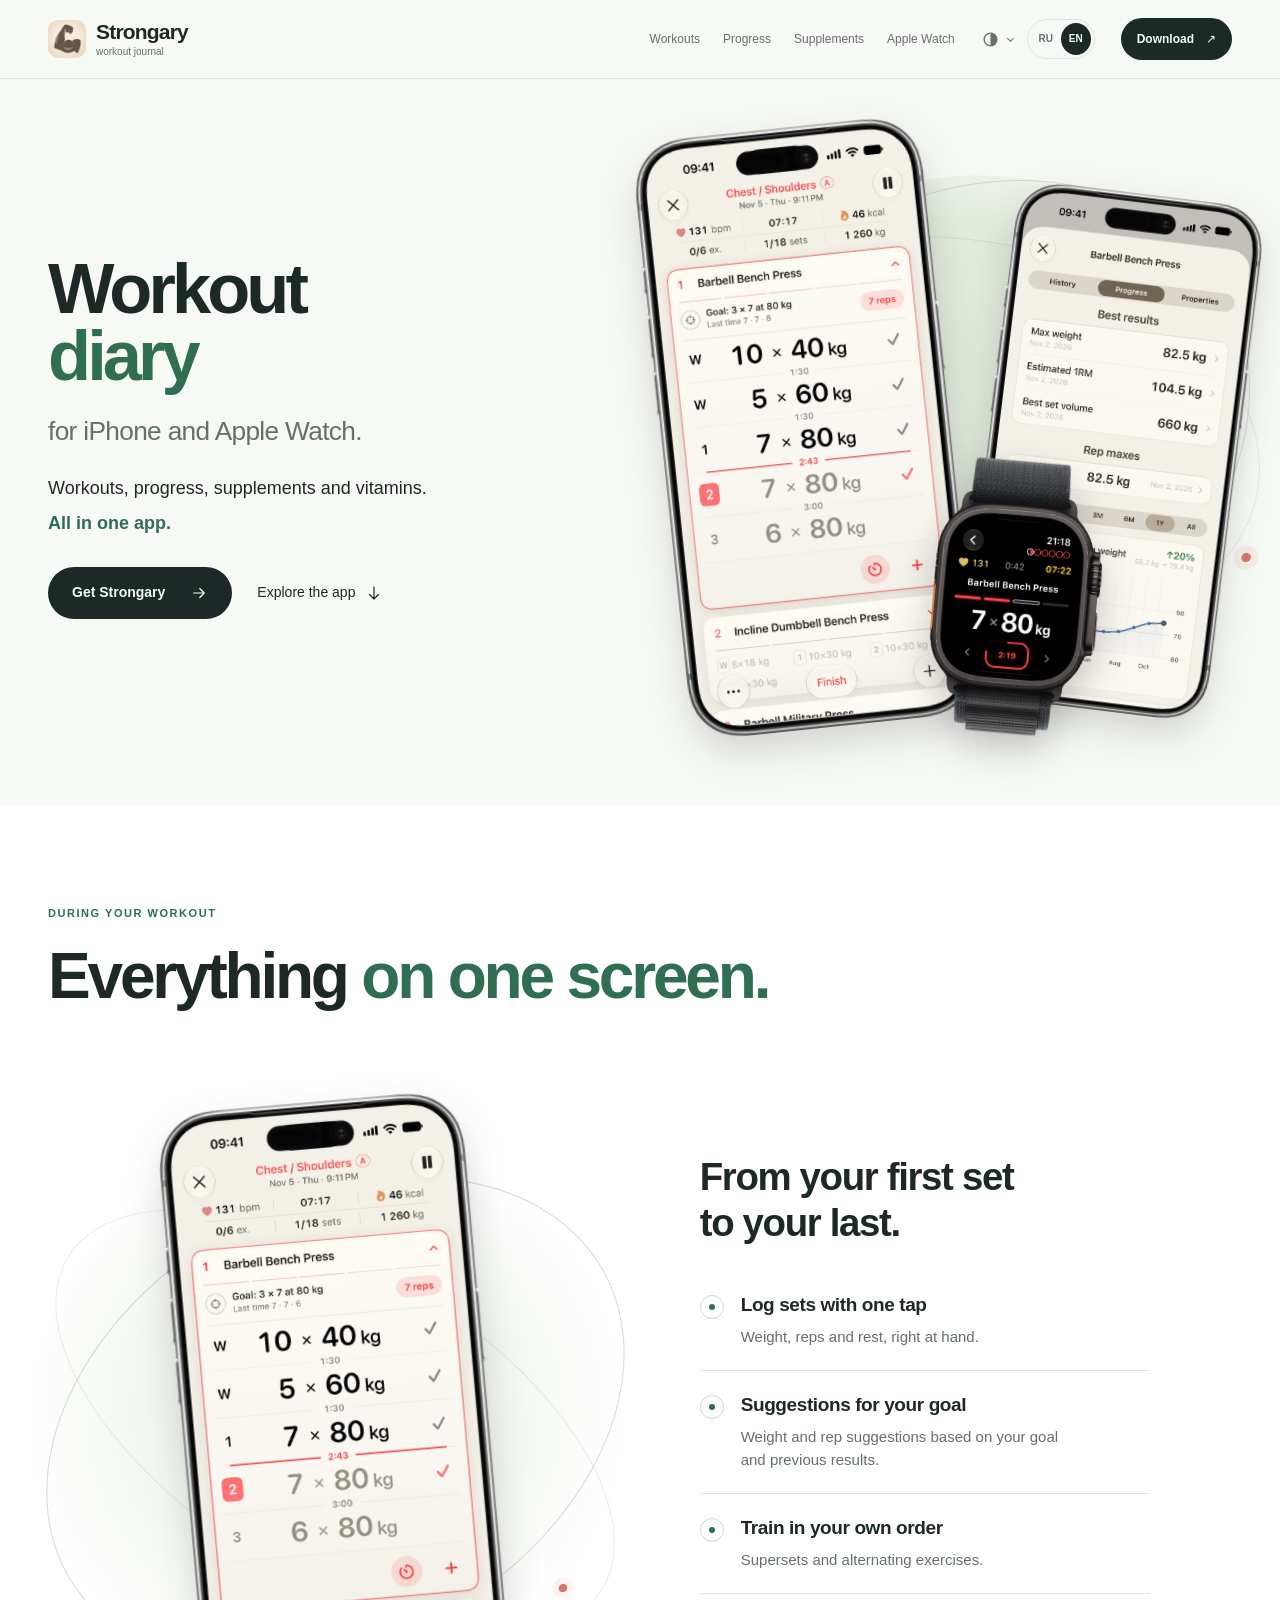
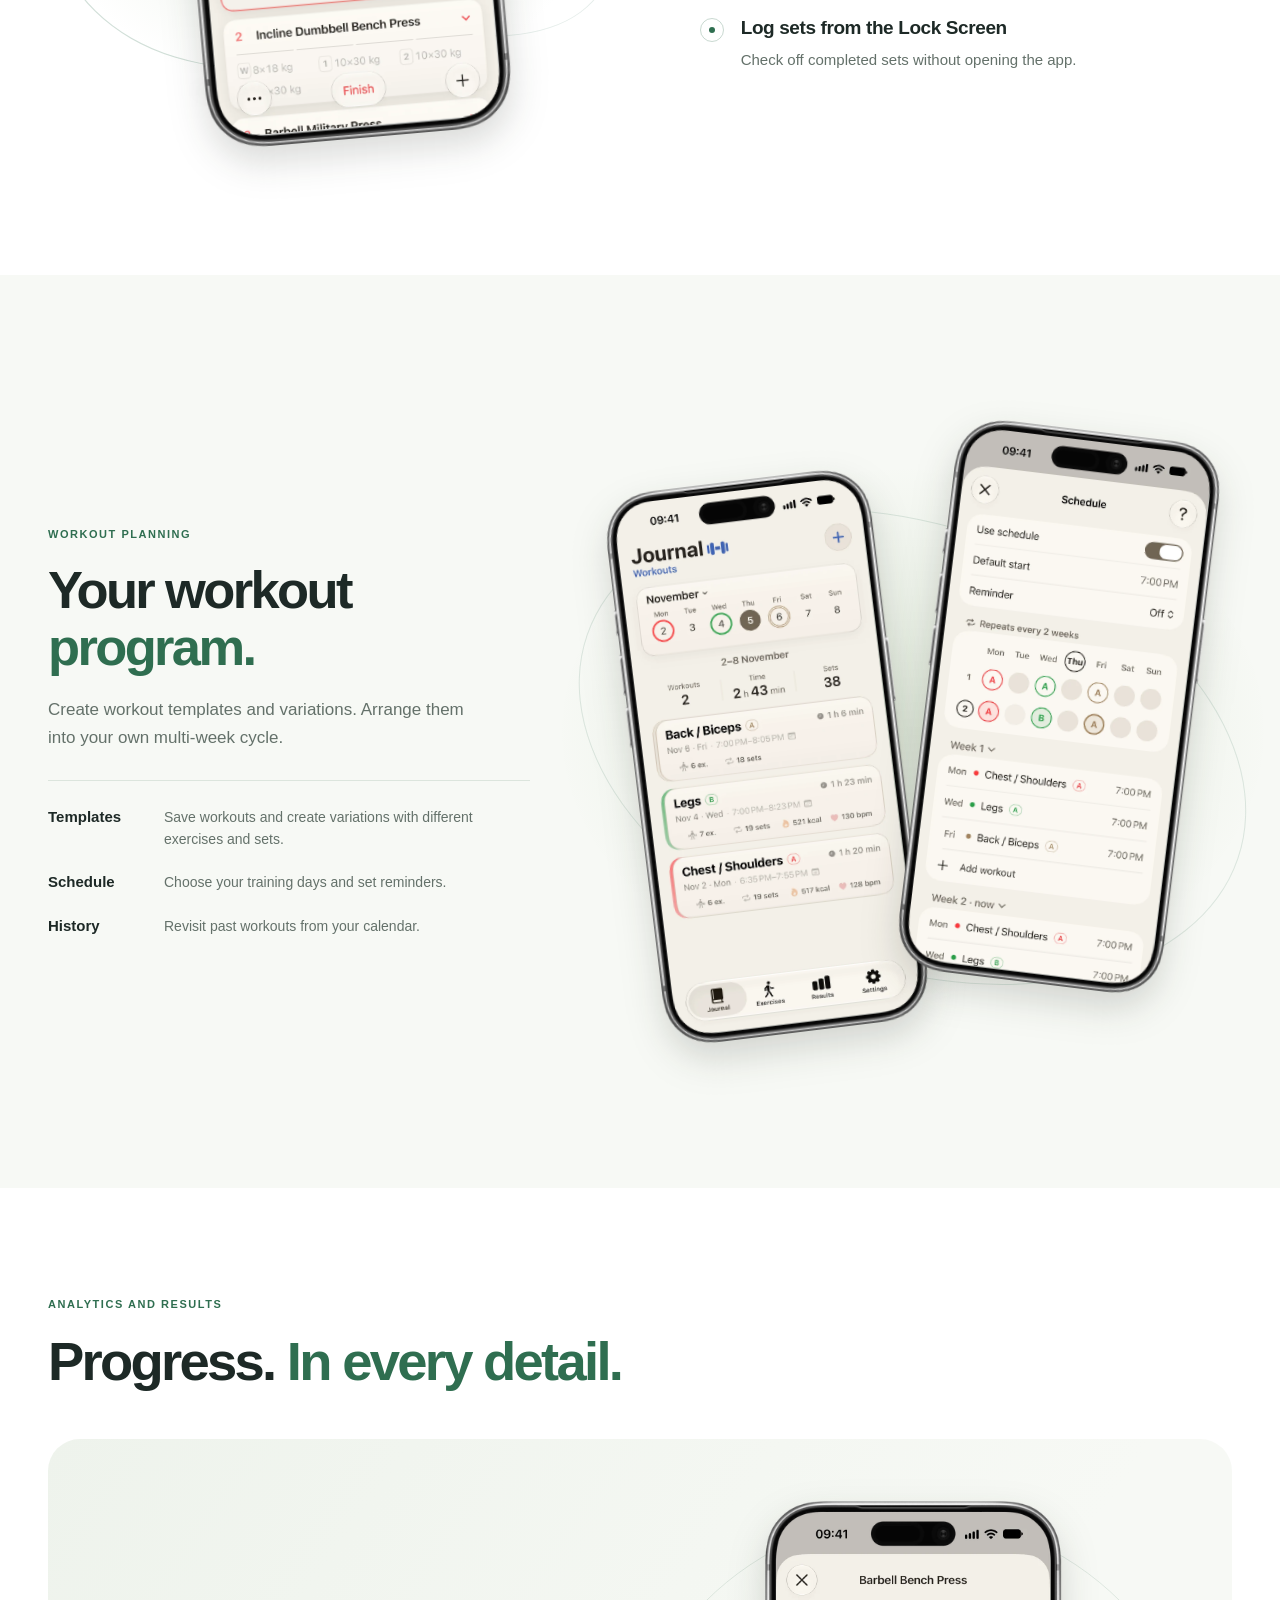
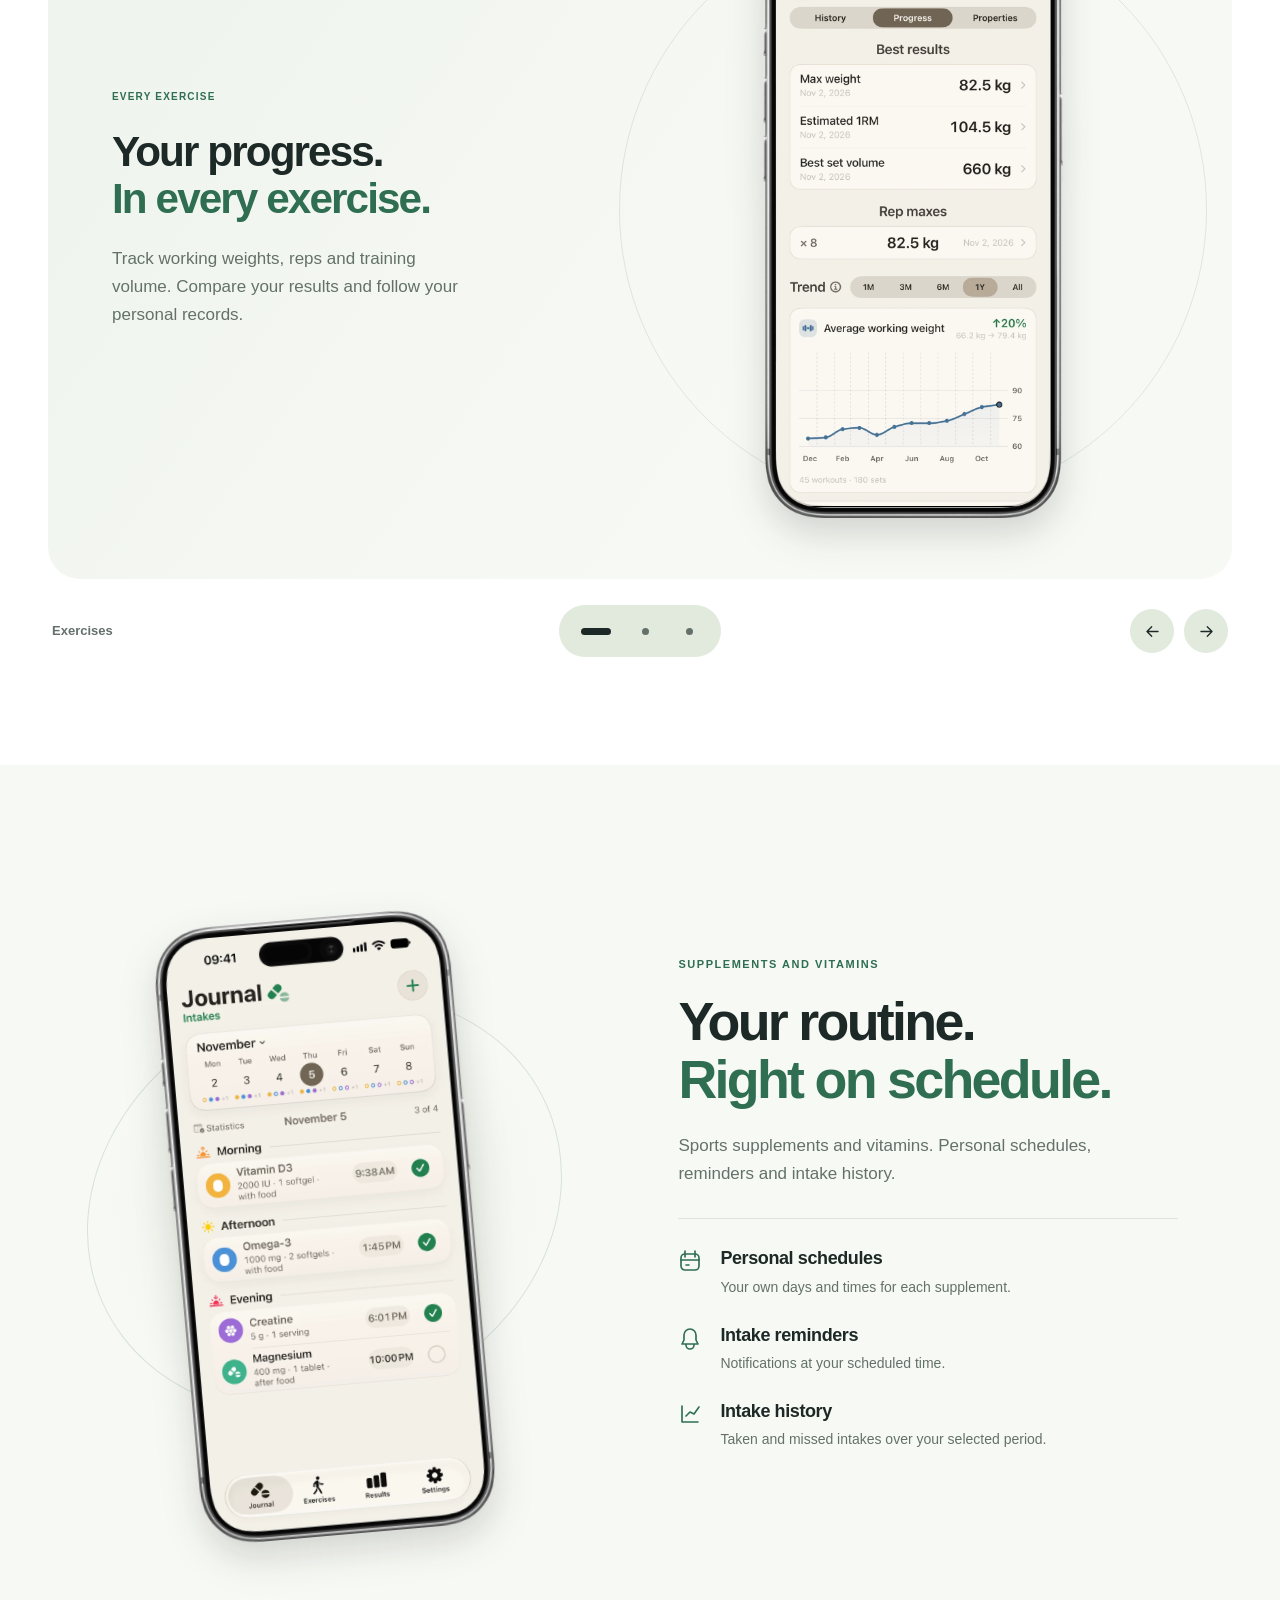
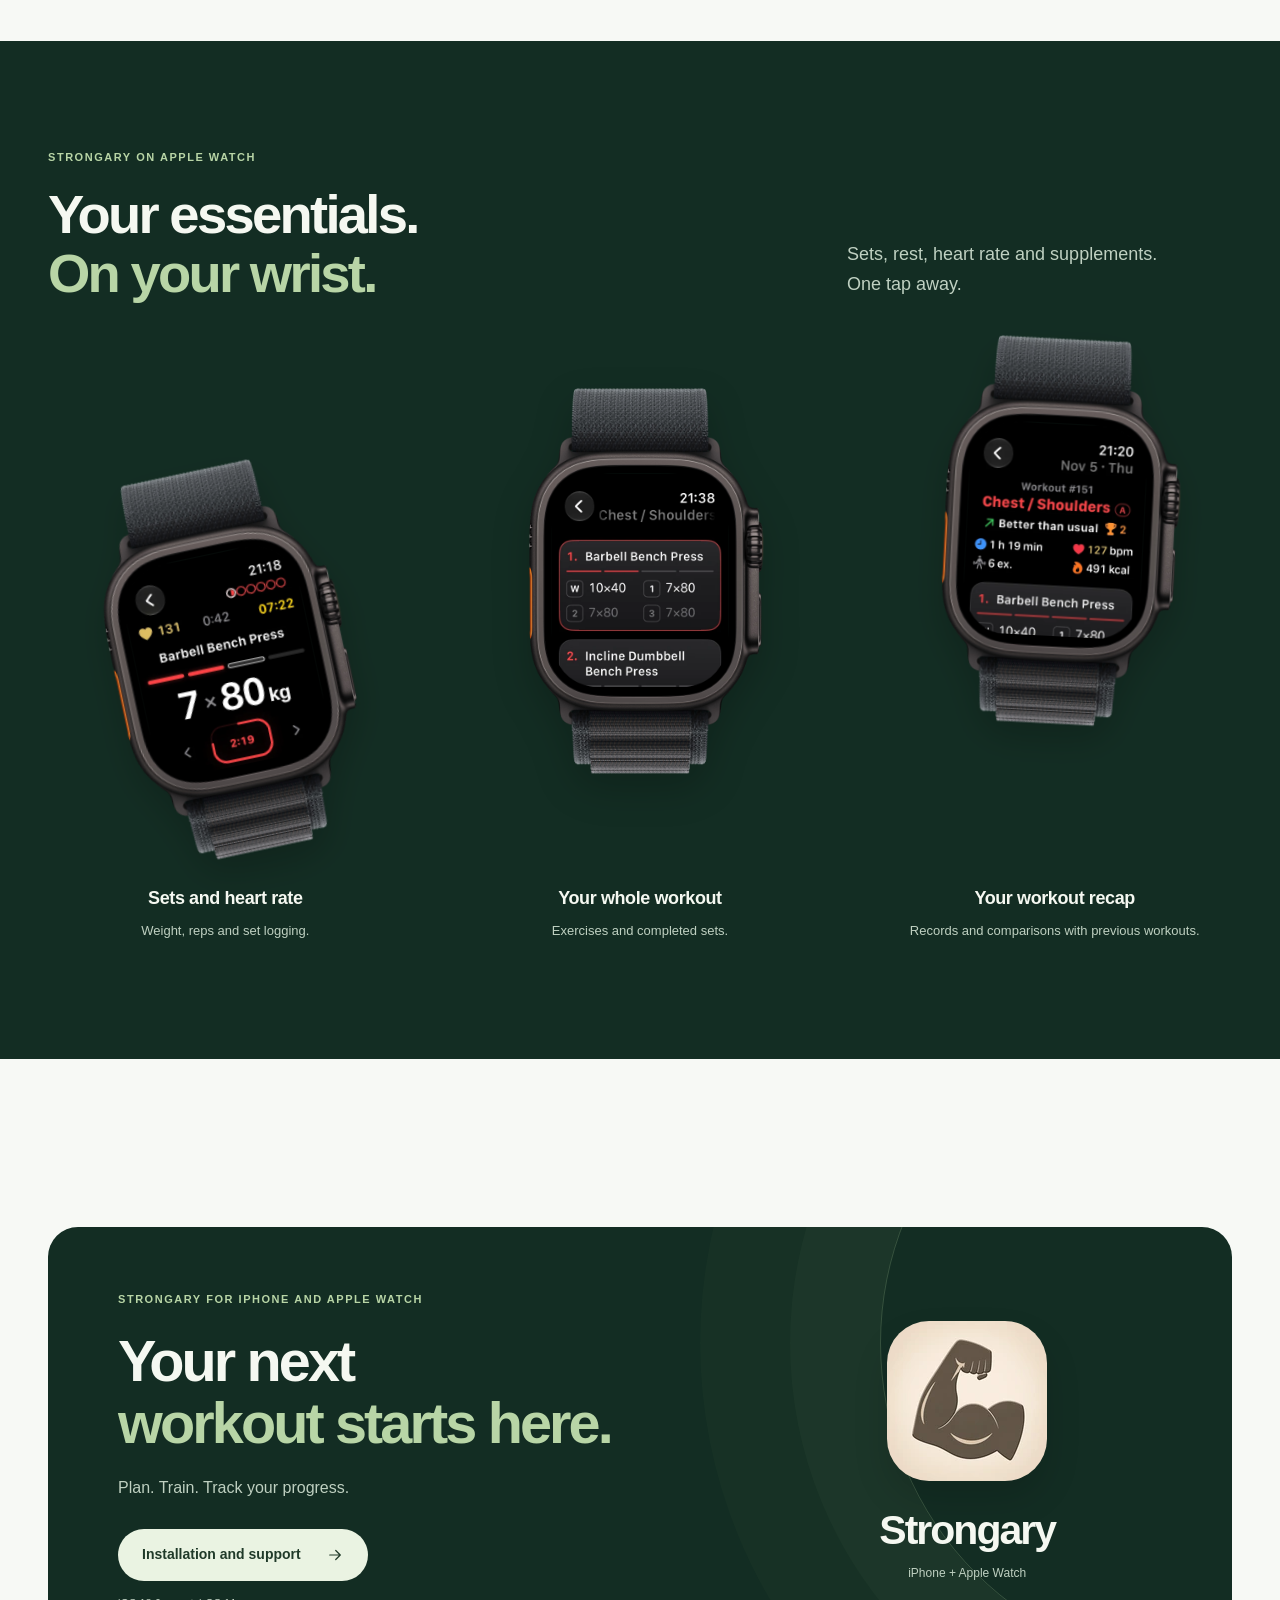
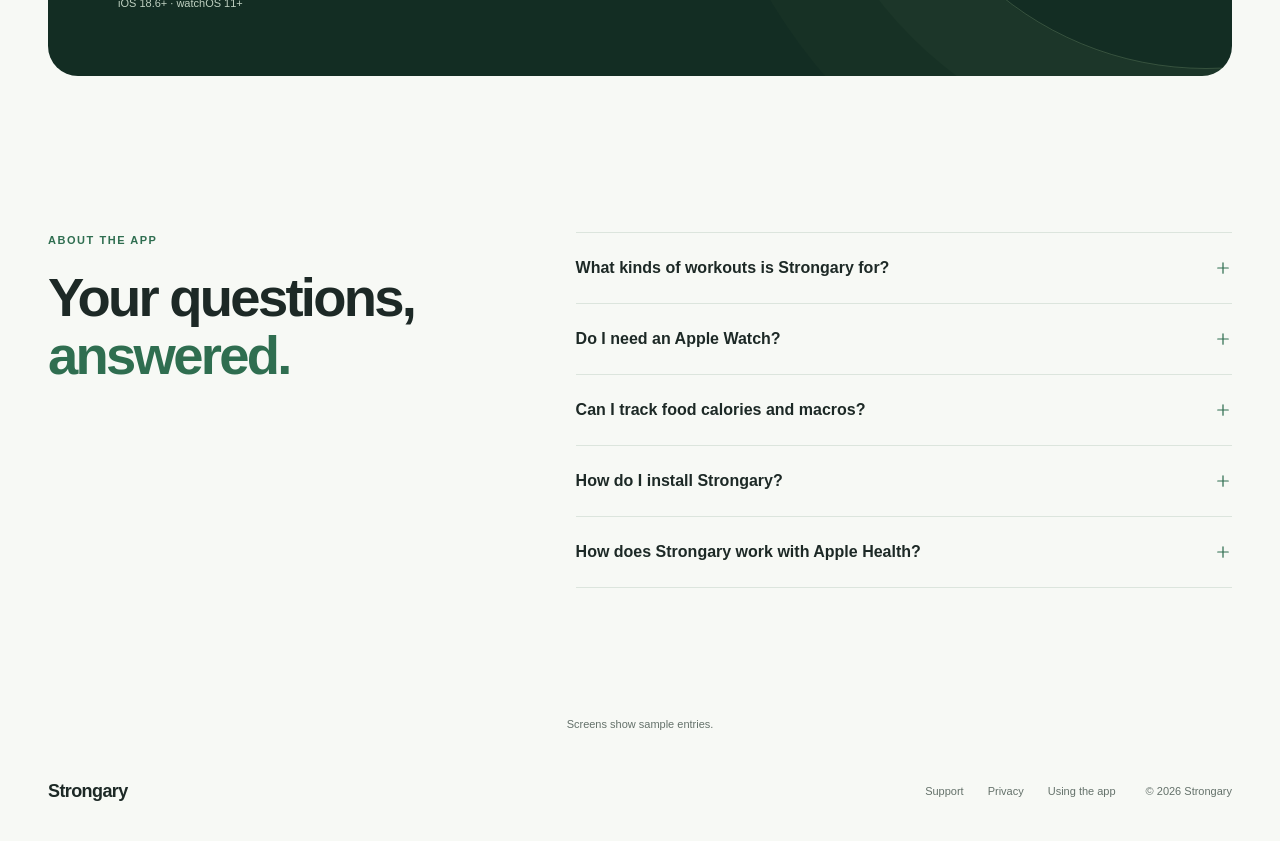
==== en/index.html @ 3d2f2185 "Refine typography, enlarge devices and smooth progress transitions" ====
<!doctype html>
<html lang="en">
<head>
<meta charset="utf-8">
<meta name="viewport" content="width=device-width, initial-scale=1, viewport-fit=cover">
<title>Strongary — workout, supplement and vitamin diary</title>
<meta name="description" content="Strongary is a workout journal for iPhone and Apple Watch. Plan workouts, log sets, track progress and keep up with your supplements.">
<meta name="theme-color" content="#f7f9f5">
<link rel="canonical" href="https://strongary.com/en/">
<link rel="alternate" hreflang="ru" href="https://strongary.com/">
<link rel="alternate" hreflang="en" href="https://strongary.com/en/">
<link rel="alternate" hreflang="x-default" href="https://strongary.com/">
<meta property="og:type" content="website">
<meta property="og:locale" content="en_US">
<meta property="og:url" content="https://strongary.com/en/">
<meta property="og:title" content="Strongary — workout, supplement and vitamin diary">
<meta property="og:description" content="Your whole workout on one screen. Progress in detail. Supplements on schedule. Strongary for iPhone and Apple Watch.">
<meta property="og:image" content="https://strongary.com/social-preview-en.png">
<meta property="og:image:width" content="1200">
<meta property="og:image:height" content="630">
<meta name="twitter:card" content="summary_large_image">
<link rel="icon" href="/favicon.ico" sizes="16x16 32x32 48x48">
<link rel="icon" type="image/png" sizes="32x32" href="/favicon-32.png">
<link rel="apple-touch-icon" href="/apple-touch-icon.png">
<script src="/preferences.js?v=20261106-3"></script>
<link rel="stylesheet" href="/styles.css?v=20261106-3">
<script src="/site-config.js?v=20261106-3" defer></script>
<script src="/site.js?v=20261106-3" defer></script>

</head><body><svg class="svg-library" xmlns="http://www.w3.org/2000/svg" aria-hidden="true">
<symbol id="arrow" viewBox="0 0 24 24"><path d="M5 12h14m-6-6 6 6-6 6"/></symbol>
<symbol id="down" viewBox="0 0 24 24"><path d="M12 4v16m-6-6 6 6 6-6"/></symbol>
<symbol id="close" viewBox="0 0 24 24"><path d="m6 6 12 12M6 18 18 6"/></symbol>
<symbol id="calendar" viewBox="0 0 24 24"><rect x="3" y="5" width="18" height="16" rx="4"/><path d="M7 2v6m10-6v6M3 11h18m-13 5h3"/></symbol>
<symbol id="check" viewBox="0 0 24 24"><path d="m5 12 4 4L19 6"/></symbol>
<symbol id="chart" viewBox="0 0 24 24"><path d="M4 4v16h16M8 14l4-4 4 2 5-7"/></symbol>
<symbol id="bell" viewBox="0 0 24 24"><path d="M8 19a4 4 0 0 0 8 0M4 18h16l-2-4V9A6 6 0 0 0 6 9v5Z"/></symbol>
<symbol id="dumbbell-art" viewBox="0 0 48 48"><g transform="rotate(-32 24 24)" fill="currentColor"><rect x="2" y="21" width="44" height="6" rx="3"/><rect x="5" y="14" width="6" height="20" rx="2.5"/><rect x="11" y="8" width="8" height="32" rx="3"/><rect x="29" y="8" width="8" height="32" rx="3"/><rect x="37" y="14" width="6" height="20" rx="2.5"/></g></symbol>
<symbol id="capsules-art" viewBox="0 0 48 48"><g transform="rotate(35 24 24)"><rect x="13" y="3" width="22" height="42" rx="11" fill="none" stroke="currentColor" stroke-width="3"/><path d="M13 24h22v10a11 11 0 0 1-22 0Z" fill="currentColor"/><path d="M13 24h22" fill="none" stroke="currentColor" stroke-width="3"/></g></symbol>
<symbol id="theme-mixed" viewBox="0 0 24 24"><circle cx="12" cy="12" r="8"/><path d="M12 4a8 8 0 0 1 0 16Z" fill="currentColor" stroke="none"/></symbol>
<symbol id="theme-light" viewBox="0 0 24 24"><circle cx="12" cy="12" r="4"/><path d="M12 2v2m0 16v2M2 12h2m16 0h2M5 5l1.5 1.5m11 11L19 19M5 19l1.5-1.5m11-11L19 5"/></symbol>
<symbol id="theme-dark" viewBox="0 0 24 24"><path d="M20.5 13A8.5 8.5 0 0 1 11 3.5 8.5 8.5 0 1 0 20.5 13Z"/></symbol>
<symbol id="shield" viewBox="0 0 24 24"><path d="m12 3 8 3v6c0 4-5 8-8 9-3-1-8-5-8-9V6Z"/><path d="m8 12 3 3 5-6"/></symbol>
<symbol id="watch-outline" viewBox="0 0 24 24"><rect x="6" y="5" width="12" height="14" rx="4"/><path d="m8 5 1-4h6l1 4m-8 14 1 4h6l1-4m-6-10v3l2 1m5-4v4"/></symbol>
<symbol id="plus" viewBox="0 0 24 24"><path d="M12 5v14M5 12h14"/></symbol>
</svg><a class="skip-link" href="#main">Skip to content</a>
<header class="site-header"><div class="wrap header-inner">
<a class="brand" href="/en/" aria-label="Strongary — home"><img src="/icon.webp" width="38" height="38" alt=""><span class="brand-copy"><strong>Strongary</strong><small>workout journal</small></span></a>
<nav class="main-nav" aria-label="Main navigation"><a href="#training"><span>Workouts</span></a><a href="#progress"><span>Progress</span></a><a href="#intakes"><span>Supplements</span></a><a href="#watch"><span>Apple Watch</span></a></nav>
<div class="header-preferences">
<details class="theme-picker"><summary aria-label="Site theme" title="Site theme"><svg class="icon" aria-hidden="true"><use data-theme-icon href="#theme-mixed"/></svg><span class="theme-label">Theme</span><span class="picker-chevron" aria-hidden="true"></span></summary><div class="theme-menu" role="group" aria-label="Website appearance"><p>Theme</p><button type="button" data-theme-choice="mixed" aria-pressed="true"><svg class="icon" aria-hidden="true"><use href="#theme-mixed"/></svg><span>Light & dark</span><svg class="icon theme-check" aria-hidden="true"><use href="#check"/></svg></button><button type="button" data-theme-choice="light" aria-pressed="false"><svg class="icon" aria-hidden="true"><use href="#theme-light"/></svg><span>Light</span><svg class="icon theme-check" aria-hidden="true"><use href="#check"/></svg></button><button type="button" data-theme-choice="dark" aria-pressed="false"><svg class="icon" aria-hidden="true"><use href="#theme-dark"/></svg><span>Dark</span><svg class="icon theme-check" aria-hidden="true"><use href="#check"/></svg></button></div></details>
<div class="language-picker" role="group" aria-label="Site language"><a data-language="ru" href="/" lang="ru" aria-label="Russian">RU</a><a data-language="en" href="/en/" lang="en" aria-label="English" aria-current="true">EN</a></div>
</div><a class="nav-cta" aria-label="Download" href="#download"><span class="nav-cta-label">Download</span><span aria-hidden="true">↗</span></a>
</div><div class="reading-progress" aria-hidden="true"></div></header><main id="main">

<section class="hero" aria-labelledby="hero-title">
  <div class="hero-layout wrap">
    <div class="hero-copy">
      <h1 id="hero-title" class="hero-entry"><span>Workout <em>diary</em></span> <span class="hero-result">for iPhone and Apple Watch.</span></h1>
      <div class="hero-description hero-entry"><p class="hero-lead">Workouts, progress, supplements and vitamins.<span class="hero-summary">All in one app.</span></p></div>
      <div class="hero-actions hero-entry"><a class="button button-dark" href="#download">Get Strongary <svg class="icon" aria-hidden="true"><use href="#arrow"/></svg></a><a class="text-link" href="#training">Explore the app <svg class="icon" aria-hidden="true"><use href="#down"/></svg></a></div>
    </div>
    <div class="hero-stage" aria-label="Strongary: a workout, progress charts and Apple Watch">
      <div class="hero-backdrop" aria-hidden="true"><i></i><i></i><i></i></div>
      <div class="hero-device hero-device-progress"><a class="device-phone" href="/assets/screenshots/release/en/iphone/progress.png" data-zoom aria-label="Enlarge: Charts of working weight and exercise progress"><img src="/assets/screenshots/release/en/iphone/progress.webp" alt="Charts of working weight and exercise progress" width="804" height="1748" fetchpriority="high" decoding="async"></a></div>
      <div class="hero-device hero-device-workout"><a class="device-phone" href="/assets/screenshots/release/en/iphone/workout.png" data-zoom aria-label="Enlarge: Workout: weight, reps and completed sets"><img src="/assets/screenshots/release/en/iphone/workout.webp" alt="Workout: weight, reps and completed sets" width="804" height="1748" fetchpriority="high" decoding="async"></a></div>
      <div class="hero-watch"><a class="device-watch" href="/assets/screenshots/release/en/watch/set.png" data-zoom aria-label="Enlarge: Apple Watch: current set, heart rate and time"><img src="/assets/screenshots/release/en/watch/set.webp" alt="Apple Watch: current set, heart rate and time" width="416" height="496" loading="lazy" decoding="async"></a></div>

    </div>
  </div>
</section>
<section class="training-section section-space" id="training" aria-labelledby="training-title">
  <div class="wrap">
    <div class="section-heading" data-reveal><div><p class="eyebrow">DURING YOUR WORKOUT</p><h2 id="training-title">Everything <span>on one screen.</span></h2></div></div>
    <div class="training-showcase">
      <div class="training-visual" data-reveal="device" data-scroll-scene>
        <div class="device-orbit" aria-hidden="true"><i></i><i></i><i></i></div>
        <div class="training-phone"><a class="device-phone" href="/assets/screenshots/release/en/iphone/workout.png" data-zoom aria-label="Enlarge: Workout screen: exercises and sets"><img src="/assets/screenshots/release/en/iphone/workout.webp" alt="Workout screen: exercises and sets" width="804" height="1748" loading="lazy" decoding="async"></a></div>
      </div>
      <div class="training-details"><p class="feature-statement" data-reveal>From your first set <br>to your last.</p><ul class="feature-list">
        <li data-reveal style="--reveal-delay:0ms"><span class="feature-mark" aria-hidden="true"></span><div><h3>Log sets with one tap</h3><p>Weight, reps and rest, right at hand.</p></div></li>
        <li data-reveal style="--reveal-delay:65ms"><span class="feature-mark" aria-hidden="true"></span><div><h3>Suggestions for your goal</h3><p>Weight and rep suggestions based on your goal and previous results.</p></div></li>
        <li data-reveal style="--reveal-delay:130ms"><span class="feature-mark" aria-hidden="true"></span><div><h3>Train in your own order</h3><p>Supersets and alternating exercises.</p></div></li>
      <li data-reveal style="--reveal-delay:195ms"><span class="feature-mark" aria-hidden="true"></span><div><h3>Log sets from the Lock Screen</h3><p>Check off completed sets without opening the app.</p></div></li></ul></div>
    </div>
  </div>
</section>
<section class="plan-section" id="plan" aria-labelledby="plan-title">
  <div class="plan-card wrap">
    <div class="plan-copy" data-reveal><p class="eyebrow">WORKOUT PLANNING</p><h2 id="plan-title">Your workout<br><span>program.</span></h2><p class="section-intro">Create workout templates and variations. Arrange them into your own multi-week cycle.</p><div class="plan-features"><p><strong>Templates</strong><span>Save workouts and create variations with different exercises and sets.</span></p><p><strong>Schedule</strong><span>Choose your training days and set reminders.</span></p><p><strong>History</strong><span>Revisit past workouts from your calendar.</span></p></div></div>
    <div class="plan-visual" data-reveal="device" data-scroll-scene><div class="plan-phone"><a class="device-phone" href="/assets/screenshots/release/en/iphone/diary.png" data-zoom aria-label="Enlarge: Diary: calendar and workout history"><img src="/assets/screenshots/release/en/iphone/diary.webp" alt="Diary: calendar and workout history" width="804" height="1748" loading="lazy" decoding="async"></a></div><div class="plan-phone plan-phone-schedule"><a class="device-phone" href="/assets/screenshots/release/en/iphone/schedule.png" data-zoom aria-label="Enlarge: Workout schedule and template variations"><img src="/assets/screenshots/release/en/iphone/schedule.webp" alt="Workout schedule and template variations" width="804" height="1748" loading="lazy" decoding="async"></a></div></div>
  </div>
</section>
<section class="progress-section section-space" id="progress" aria-labelledby="progress-title">
  <div class="wrap">
    <div class="section-heading" data-reveal><div><p class="eyebrow">ANALYTICS AND RESULTS</p><h2 id="progress-title">Progress. <span>In every detail.</span></h2></div></div>
    <div class="progress-gallery" data-reveal="device">
      <div class="progress-explorer" data-progress-slides>
        <div class="progress-panel" id="panel-exercise" data-progress-panel>
          <div class="progress-panel-copy"><p class="panel-kicker">EVERY EXERCISE</p><h3>Your progress.<br><span>In every exercise.</span></h3><p>Track working weights, reps and training volume. Compare your results and follow your personal records.</p></div>
          <div class="progress-panel-visual"><div class="progress-phone"><a class="device-phone" href="/assets/screenshots/release/en/iphone/progress.png" data-zoom aria-label="Enlarge: Exercise progress: working weight and volume charts"><img src="/assets/screenshots/release/en/iphone/progress.webp" alt="Exercise progress: working weight and volume charts" width="804" height="1748" loading="lazy" decoding="async"></a></div></div>
        </div>
        <div class="progress-panel" id="panel-overview" data-progress-panel>
          <div class="progress-panel-copy"><p class="panel-kicker">WORKOUT OVERVIEW</p><h3>The full picture<br><span>of your training.</span></h3><p>Workout consistency and working sets by muscle group. Changes in load and volume over your selected period.</p></div>
          <div class="progress-panel-visual"><div class="progress-phone"><a class="device-phone" href="/assets/screenshots/release/en/iphone/results.png" data-zoom aria-label="Enlarge: Results overview for workouts and muscle groups"><img src="/assets/screenshots/release/en/iphone/results.webp" alt="Results overview: workouts and muscle groups" width="804" height="1748" loading="lazy" decoding="async"></a></div></div>
        </div>
        <div class="progress-panel" id="panel-muscles" data-progress-panel>
          <div class="progress-panel-copy"><p class="panel-kicker">MORE ABOUT YOUR PROGRESS</p><h3>Weight. Heart rate. Cardio.<br><span>A history of change.</span></h3><p>Body weight, heart rate, cardio and supplement intakes, all on the same Results screen. Choose a period and follow the changes.</p></div>
          <div class="progress-panel-visual"><div class="progress-phone"><a class="device-phone" href="/assets/screenshots/release/en/iphone/body.png" data-zoom aria-label="Enlarge: Results for weight, heart rate, supplements and cardio"><img src="/assets/screenshots/release/en/iphone/body.webp" alt="Results: weight, heart rate, supplements and cardio" width="804" height="1748" loading="lazy" decoding="async"></a></div></div>
        </div>
      </div>
      <div class="gallery-controls" data-gallery-controls hidden>
        <p class="gallery-caption" data-gallery-caption aria-live="polite" aria-atomic="true">Exercises</p>
        <div class="gallery-dots" data-progress-tabs aria-label="Progress charts">
          <button type="button" id="tab-exercise" aria-controls="panel-exercise" aria-label="Exercises"><span class="gallery-dot" aria-hidden="true"></span></button>
          <button type="button" id="tab-overview" aria-controls="panel-overview" aria-label="Workout summary"><span class="gallery-dot" aria-hidden="true"></span></button>
          <button type="button" id="tab-muscles" aria-controls="panel-muscles" aria-label="Weight, heart rate and cardio"><span class="gallery-dot" aria-hidden="true"></span></button>
        </div>
        <div class="gallery-arrows"><button type="button" data-gallery-prev aria-label="Previous slide"><svg class="icon" aria-hidden="true"><use href="#arrow"/></svg></button><button type="button" data-gallery-next aria-label="Next slide"><svg class="icon" aria-hidden="true"><use href="#arrow"/></svg></button></div>
      </div>
    </div>
  </div>
</section>
<section class="intakes-section section-space" id="intakes" aria-labelledby="intakes-title">
  <div class="intakes-layout wrap">
    <div class="intakes-stage" data-parallax data-reveal="device"><div class="intakes-backdrop" aria-hidden="true"></div><div class="intake-phone intake-phone-day"><a class="device-phone" href="/assets/screenshots/release/en/iphone/supplements.png" data-zoom aria-label="Enlarge: Supplements and vitamins: morning and evening intakes"><img src="/assets/screenshots/release/en/iphone/supplements.webp" alt="Supplements and vitamins: morning and evening intakes" width="804" height="1748" loading="lazy" decoding="async"></a></div></div>
    <div class="intakes-copy">
      <div class="intakes-heading" data-reveal><p class="eyebrow">SUPPLEMENTS AND VITAMINS</p><h2 id="intakes-title">Your routine.<br><span>Right on schedule.</span></h2><p class="section-intro">Sports supplements and vitamins. Personal schedules, reminders and intake history.</p></div>
      <div class="intakes-highlights"><article data-reveal><svg class="icon" aria-hidden="true"><use href="#calendar"/></svg><h3>Personal schedules</h3><p>Your own days and times for each supplement.</p></article><article data-reveal><svg class="icon" aria-hidden="true"><use href="#bell"/></svg><h3>Intake reminders</h3><p>Notifications at your scheduled time.</p></article><article data-reveal><svg class="icon" aria-hidden="true"><use href="#chart"/></svg><h3>Intake history</h3><p>Taken and missed intakes over your selected period.</p></article></div>
    </div>
  </div>
</section>
<section class="watch-section section-space" id="watch" aria-labelledby="watch-title">
  <div class="wrap">
    <div class="section-heading" data-reveal><div><p class="eyebrow">STRONGARY ON APPLE WATCH</p><h2 id="watch-title">Your essentials.<br><span>On your wrist.</span></h2></div><p class="section-intro">Sets, rest, heart rate and supplements.<br>One tap away.</p></div>
    <div class="watch-devices" data-scroll-scene>
      <figure data-reveal="device"><a class="device-watch" href="/assets/screenshots/release/en/watch/set.png" data-zoom aria-label="Enlarge: Apple Watch: logging a set and workout metrics"><img src="/assets/screenshots/release/en/watch/set.webp" alt="Apple Watch: logging a set and workout metrics" width="416" height="496" loading="lazy" decoding="async"></a><figcaption><h3>Sets and heart rate</h3><p>Weight, reps and set logging.</p></figcaption></figure>
      <figure data-reveal="device"><a class="device-watch" href="/assets/screenshots/release/en/watch/list.png" data-zoom aria-label="Enlarge: Apple Watch: exercise list for the current workout"><img src="/assets/screenshots/release/en/watch/list.webp" alt="Apple Watch: exercise list for the current workout" width="416" height="496" loading="lazy" decoding="async"></a><figcaption><h3>Your whole workout</h3><p>Exercises and completed sets.</p></figcaption></figure>
      <figure data-reveal="device"><a class="device-watch" href="/assets/screenshots/release/en/watch/summary.png" data-zoom aria-label="Enlarge: Apple Watch completed workout summary"><img src="/assets/screenshots/release/en/watch/summary.webp" alt="Apple Watch: completed workout summary" width="416" height="496" loading="lazy" decoding="async"></a><figcaption><h3>Your workout recap</h3><p>Records and comparisons with previous workouts.</p></figcaption></figure>
    </div>
  </div>
</section>
<section class="download-section section-space" id="download" aria-labelledby="download-title"><div class="download-card wrap" data-reveal><div class="download-copy"><p class="eyebrow">STRONGARY FOR IPHONE AND APPLE WATCH</p><h2 id="download-title">Your next<br><span>workout starts here.</span></h2><p class="release-description">Plan. Train. Track your progress.</p><div class="download-action"><a class="button button-light" href="/en/support.html#install" data-app-store>Installation and support <svg class="icon" aria-hidden="true"><use href="#arrow"/></svg></a></div><p class="download-note">iOS 18.6+ · watchOS 11+</p></div><div class="download-brand" aria-hidden="true"><img src="/icon.webp" width="160" height="160" alt="" loading="lazy"><strong>Strongary</strong><span>iPhone + Apple Watch</span></div></div></section>
<section class="faq-section section-space wrap" aria-labelledby="faq-title"><div class="faq-heading"><p class="eyebrow">ABOUT THE APP</p><h2 id="faq-title">Your questions, <span>answered.</span></h2></div><div class="faq-list">
  <details><summary>What kinds of workouts is Strongary for?<svg class="icon" aria-hidden="true"><use href="#plus"/></svg></summary><p>For strength training: exercises, sets, weight and reps. For cardio: time and distance. You choose your own program and training load.</p></details>
  <details><summary>Do I need an Apple Watch?<svg class="icon" aria-hidden="true"><use href="#plus"/></svg></summary><p>No. The diary, templates, charts and supplement tracking are available on iPhone. Apple Watch adds wrist-based workout controls and heart rate recording during your session.</p></details>
  <details><summary>Can I track food calories and macros?<svg class="icon" aria-hidden="true"><use href="#plus"/></svg></summary><p>No. Strongary tracks supplements and vitamins: their schedules, reminders and intake history. It does not include a food diary.</p></details>
  <details><summary>How do I install Strongary?<svg class="icon" aria-hidden="true"><use href="#plus"/></svg></summary><p data-release-faq>Install Strongary from the App Store on an iPhone running iOS 18.6 or later. Install the Apple Watch app through the Watch app on your iPhone; watchOS 11 or later is required.</p></details>
<details><summary>How does Strongary work with Apple Health?<svg class="icon" aria-hidden="true"><use href="#plus"/></svg></summary><p>With your permission, workouts recorded with Apple Watch are saved to Apple Health. You control access to each data type. Learn more in our <a href="/en/privacy.html#health">privacy policy</a>.</p></details></div></section>
<p class="screens-note wrap">Screens show sample entries.</p>
</main><footer class="site-footer wrap"><span class="brand">Strongary</span><nav aria-label="Footer links"><a href="/en/support.html">Support</a><a href="/en/privacy.html">Privacy</a><a href="/en/terms.html">Using the app</a></nav><small>© 2026 Strongary</small></footer><dialog class="zoom-dialog" id="zoom-dialog" aria-label="App screenshot"><div class="zoom-toolbar"><p id="zoom-caption"></p><button class="zoom-close" type="button" aria-label="Close screenshot"><svg class="icon" aria-hidden="true"><use href="#close"/></svg></button></div><div class="zoom-image-wrap"><img id="zoom-image" alt=""></div></dialog></body></html>
---- styles.css ----
:root {
  color-scheme: light;
  --paper: #f7f9f5;
  --white: #ffffff;
  --ink: #1d2926;
  --muted: #64716a;
  --accent: #2f6e50;
  --line: #dce5dd;
  --soft: #eef3ec;
  --scene: #e1eadc;
  --header: rgb(247 249 245 / 93%);
  --watch-bg: #132d23;
  --watch-text: #f5f8f1;
  --watch-accent: #b8d5a6;
  --watch-muted: #bfd0c1;
  --ease: cubic-bezier(.22, 1, .36, 1);
}
:root[data-theme="light"] { --watch-bg: #eaf0e5; --watch-text: #1d2926; --watch-accent: #2f6e50; --watch-muted: #596d5c; }
:root[data-theme="dark"] {
  color-scheme: dark;
  --paper: #101b16; --white: #17251f; --ink: #f2f6ed; --muted: #becbbf;
  --accent: #a8d39e; --line: #34483c; --soft: #21372b; --scene: #263e2e;
  --header: rgb(16 27 22 / 94%); --watch-bg: #0b1710;
}
* { box-sizing: border-box; }
html { scroll-behavior: smooth; scroll-padding-top: 100px; }
body { margin: 0; background: var(--paper); color: var(--ink); font: 400 17px/1.55 -apple-system, BlinkMacSystemFont, "Helvetica Neue", "Segoe UI", sans-serif; -webkit-font-smoothing: antialiased; }
body.modal-open { overflow: hidden; }
a { color: inherit; text-decoration: none; }
button, a, summary { -webkit-tap-highlight-color: transparent; }
button { color: inherit; font: inherit; cursor: pointer; }
img { display: block; max-width: 100%; height: auto; }
h1, h2, h3, p, figure { margin: 0; }
button, input { font: inherit; }
[hidden] { display: none !important; }
:focus-visible { outline: 3px solid #438460; outline-offset: 5px; }
::selection { background: #cce2c4; color: #1d2926; }
.wrap { width: min(1240px, calc(100% - 96px)); margin-inline: auto; }
.icon { width: 24px; height: 24px; fill: none; stroke: currentColor; stroke-width: 1.65; stroke-linecap: round; stroke-linejoin: round; flex: none; }
.svg-library { width: 0; height: 0; position: absolute; overflow: hidden; }
.skip-link { position: fixed; z-index: 100; top: 12px; left: 16px; padding: 12px 20px; background: white; color: #302a23; border-radius: 10px; transform: translateY(-180%); }
.skip-link:focus { transform: none; }
.eyebrow { font-size: 11px; letter-spacing: .14em; font-weight: 650; line-height: 1.5; color: var(--accent); }
h2 { font-size: clamp(38px, 4.25vw, 62px); line-height: 1.08; letter-spacing: -.05em; font-weight: 620; text-wrap: balance; }
h2 span { color: var(--accent); }
h3 { font-weight: 600; }
.section-space { padding-block: 108px; }
.section-intro { color: var(--muted); font-size: 18px; line-height: 1.65; }
.section-heading { display: flex; align-items: flex-end; justify-content: space-between; gap: 64px; margin-bottom: 48px; }
.section-heading > div { flex: 1.4; }
.section-heading h2 { margin-top: 20px; }
.section-heading > .section-intro { flex: 1; max-width: 355px; padding-bottom: 4px; }
.button { display: inline-flex; align-items: center; justify-content: center; gap: 25px; min-height: 52px; padding: 14px 24px; border: 0; border-radius: 100px; font-size: 14px; font-weight: 550; transition: transform .25s var(--ease), background .2s; }
.button:hover { transform: translateY(-2px); }
.button .icon { width: 18px; height: 18px; }
.button-dark { background: var(--ink); color: var(--paper); }
.button-dark:hover { opacity: .88; }
.button-light { background: #eaf3e2; color: #203a29; }
.text-link { display: inline-flex; align-items: center; gap: 10px; font-size: 14px; font-weight: 500; min-height: 44px; }
.text-link:hover, .inline-link:hover { color: var(--accent); }
.text-link .icon { width: 18px; height: 18px; }
.inline-link { display: inline-flex; align-items: center; gap: 9px; font-size: 13px; font-weight: 500; }
.inline-link .icon { width: 17px; height: 17px; }
.status-dot { width: 6px; height: 6px; background: var(--accent); border-radius: 50%; flex: none; }
/* Navigation stays compact; the product remains the focus. */
.site-header { position: sticky; top: 0; z-index: 30; background: var(--header); backdrop-filter: blur(24px); -webkit-backdrop-filter: blur(24px); border-bottom: 1px solid var(--line); }
.header-inner { min-height: 78px; display: flex; align-items: center; gap: 26px; }
.brand { display: inline-flex; align-items: center; gap: 10px; flex: none; }
.brand img { border-radius: 10px; }
.brand-copy { display: flex; flex-direction: column; gap: 1px; }
.brand-copy strong { font-size: 21px; line-height: 1.2; letter-spacing: -.8px; font-weight: 650; }
.brand-copy small { font-size: 10px; color: var(--muted); line-height: 1.4; }
.main-nav { display: flex; align-items: center; gap: 23px; margin-left: auto; font-size: 12px; font-weight: 500; }
.main-nav a { display: inline-flex; align-items: center; min-height: 44px; color: var(--muted); white-space: nowrap; }
.main-nav a:hover, .main-nav a[aria-current] { color: var(--accent); }
.header-preferences { display: flex; align-items: center; gap: 12px; }
.theme-picker { position: relative; }
.theme-picker summary { cursor: pointer; list-style: none; display: flex; align-items: center; gap: 6px; min-height: 44px; font-size: 12px; color: var(--muted); }
.theme-picker summary::-webkit-details-marker { display: none; }
.theme-picker summary .icon { width: 19px; height: 19px; }
.theme-label { display: none; }
.picker-chevron { width: 5px; height: 5px; border-right: 1.5px solid currentColor; border-bottom: 1.5px solid currentColor; transform: translateY(-1px) rotate(45deg); margin-inline: 2px; }
.theme-menu { position: absolute; top: calc(100% + 8px); right: 0; min-width: 244px; padding: 10px; background: var(--white); border: 1px solid var(--line); border-radius: 18px; box-shadow: 0 14px 38px #0002; }
.theme-menu > p { font-size: 11px; color: var(--muted); padding: 5px 10px 10px; }
.theme-menu button { display: flex; align-items: center; gap: 12px; width: 100%; border: 0; padding: 11px 10px; background: none; border-radius: 10px; font-size: 14px; text-align: left; white-space: nowrap; }
.theme-menu button:hover, .theme-menu button[aria-pressed="true"] { background: var(--soft); color: var(--accent); }
.theme-menu .icon { width: 20px; height: 20px; }
.theme-check { margin-left: auto; visibility: hidden; }
.theme-menu button[aria-pressed="true"] .theme-check { visibility: visible; }
.language-picker { display: flex; align-items: center; border: 1px solid var(--line); border-radius: 100px; padding: 3px; }
.language-picker a { display: grid; place-items: center; font-size: 10px; font-weight: 600; width: 30px; height: 32px; border-radius: 50%; color: var(--muted); }
.language-picker a[aria-current] { background: var(--ink); color: var(--paper); }
.nav-cta { display: inline-flex; align-items: center; justify-content: center; gap: 12px; min-height: 42px; background: var(--ink); color: var(--paper); font-size: 12px; font-weight: 550; padding: 10px 16px; border-radius: 100px; white-space: nowrap; }
.nav-cta:hover { opacity: .85; }
.reading-progress { position: absolute; left: 0; bottom: -1px; width: 100%; height: 2px; background: var(--accent); transform-origin: left; transform: scaleX(0); }
/* Real screenshots inside device frames. No reconstructed product UI. */
.device-phone { display: block; width: 100%; position: relative; aspect-ratio: 389 / 800; isolation: isolate; filter: drop-shadow(0 16px 18px rgb(21 32 19 / 17%)); cursor: zoom-in; }
.device-phone img { position: absolute; left: 4.4%; top: 1.7%; width: 91.2%; height: 96.5%; object-fit: contain; background: #000; border-radius: 14% / 6.4%; }
.device-phone::after { content: ""; position: absolute; inset: 0; background: url("assets/devices/iphone-17-pro-max.png") center / 100% 100% no-repeat; pointer-events: none; }
.device-watch { display: block; position: relative; width: 100%; aspect-ratio: 600 / 960; isolation: isolate; filter: drop-shadow(0 16px 18px rgb(0 0 0 / 20%)); cursor: zoom-in; }
.device-watch::after { content: ""; position: absolute; inset: 0; background: url("assets/devices/apple-watch-ultra-3-black.webp") center / 100% 100% no-repeat; pointer-events: none; }
.device-watch img { position: absolute; left: 14.667%; top: 23.125%; width: 70.667%; height: 53.75%; object-fit: contain; background: #000; border-radius: 26% / 21%; }
/* Hero: one clear promise, with the product visible at first glance. */
.hero { overflow: clip; }
.hero-layout { display: grid; grid-template-columns: 1fr 1fr; gap: 38px; align-items: center; padding-block: 48px 58px; }
.hero-copy { position: relative; z-index: 3; padding-block: 14px; }
.hero h1 { font-size: clamp(56px, 5.5vw, 78px); font-weight: 650; letter-spacing: -.055em; line-height: 1.03; margin: 0 0 28px; }
.hero h1 > span { display: block; }
.hero h1 .hero-result { color: var(--muted); font-size: .44em; line-height: 1.3; letter-spacing: -.035em; margin-top: .5em; }
.hero-description { font-size: 18px; line-height: 1.6; color: var(--muted); max-width: 470px; }
.hero-lead { color: var(--ink); font-weight: 500; }
.hero-detail { margin-top: 12px; font-size: 16px; line-height: 1.65; }
.hero-actions { display: flex; gap: 25px; align-items: center; margin-top: 29px; flex-wrap: wrap; }
.hero-availability { display: flex; align-items: center; gap: 8px; font-size: 11px; color: var(--muted); margin-top: 24px; }
.hero-stage { position: relative; height: 620px; isolation: isolate; --hero-spread: 34px; --hero-lift: -64px; --hero-drop: 36px; }
.hero-backdrop { position: absolute; z-index: -1; inset: 45px -25px 18px 16px; background: var(--scene); border-radius: 44% 44% 35% 35%; transform: rotate(-8deg); overflow: hidden; }
.hero-backdrop span { position: absolute; left: 50%; top: 55%; transform: translate(-50%, -50%) rotate(8deg); color: var(--accent); opacity: .1; font-size: 115px; letter-spacing: -.09em; font-weight: 700; }
.hero-device { position: absolute; transform: translate3d(calc(var(--hero-shift, 0) * var(--device-x)), calc(var(--hero-shift, 0) * var(--device-y)), 0) rotate(var(--device-angle)); }
.hero-device-workout { width: 51%; left: 0; top: 0; z-index: 2; --device-x: calc(0px - var(--hero-spread)); --device-y: var(--hero-lift); --device-angle: -6deg; }
.hero-device-progress { width: 44%; right: -1%; top: 65px; --device-x: var(--hero-spread); --device-y: var(--hero-drop); --device-angle: 7deg; }
.hero-watch { position: absolute; width: 31%; left: 46%; top: 328px; z-index: 4; transform: rotate(5deg); }
/* A single product scene gives the workout screen room to speak. */
.training-section { background: var(--white); }
.training-showcase { display: grid; grid-template-columns: 1fr 1fr; gap: 80px; align-items: center; }
.training-visual { position: relative; padding: 42px 30px; isolation:isolate; }
.training-visual::before { content:""; position:absolute; z-index:-1; inset:12% 4%; border-radius:50%; background:radial-gradient(ellipse, var(--scene), transparent 70%); }
.training-phone { width: 300px; max-width: 85%; margin-inline: auto; transform: rotate(-3deg); }
.training-details { max-width: 430px; }
.feature-statement { font-size: clamp(27px, 3vw, 38px); font-weight: 600; line-height: 1.18; letter-spacing: -.035em; }
.feature-list { list-style: none; padding: 0; margin: 38px 0 0; display: grid; gap: 30px; }
.feature-list li { display: flex; gap: 18px; align-items: flex-start; }
.feature-list li > .icon { color: var(--accent); width: 25px; height: 25px; margin-top: 1px; }
.feature-list h3 { font-size: 20px; line-height: 1.3; letter-spacing: -.4px; }
.feature-list p { font-size: 15px; line-height: 1.55; color: var(--muted); margin-top: 7px; max-width: 310px; }
/* Planning continues the workout story in one compact composition. */
.plan-section { padding-block: 96px; background: var(--paper); overflow:clip; }
.plan-card { display: grid; grid-template-columns: 1.25fr 1fr; align-items: center; gap: 64px; padding-block: 24px; border-radius: 0; background: transparent; }
.plan-copy h2 { font-size: clamp(34px, 3.6vw, 50px); margin: 20px 0; }
.plan-copy .section-intro { max-width: 440px; font-size: 17px; }
.plan-features { display: grid; grid-template-columns: 1fr 1fr; gap: 30px; margin-top: 34px; }
.plan-features strong { display: block; font-size: 16px; font-weight: 600; }
.plan-features span { display: block; color: var(--muted); font-size: 13px; margin-top: 7px; max-width: 190px; }
.plan-visual { min-height: 465px; display: grid; place-items: center; }
.plan-phone { width: 225px; max-width: 100%; transform: rotate(5deg); }
/* Apple-like bottom paging: the scene comes first, the controls follow. */
.progress-section { background: var(--white); }
.progress-explorer { border-radius: 32px; overflow: hidden; background: var(--paper); }
.progress-panel { display: grid; grid-template-columns: 1.15fr 1fr; align-items: center; min-height: 650px; padding: 42px 72px; gap: 55px; }
.progress-panel + .progress-panel { border-top: 1px solid var(--line); }
.is-enhanced .progress-explorer { display: grid; }
.is-enhanced .progress-panel { grid-area: 1 / 1; min-width: 0; border-top: 0; animation: gallery-enter .5s var(--ease) both; }
/* Hidden slides still size the shared scene, so the controls never jump. */
.is-enhanced .progress-panel[hidden] { display: grid !important; visibility: hidden; pointer-events: none; animation: none; }
.progress-panel-copy { max-width: 440px; }
.panel-kicker { font-size: 10px; letter-spacing: .12em; font-weight: 650; color: var(--accent); }
.progress-panel h3 { font-size: clamp(31px, 3.3vw, 46px); line-height: 1.12; letter-spacing: -.045em; margin: 23px 0; text-wrap: balance; }
.progress-panel h3 span { color: var(--accent); }
.progress-panel-copy > p:not(.panel-kicker) { color: var(--muted); font-size: 17px; line-height: 1.65; max-width: 360px; }
.metric-tags { display: flex; flex-wrap: wrap; gap: 10px 18px; margin-top: 30px; }
.metric-tags span { font-size: 12px; font-weight: 550; color: var(--accent); }
.metric-tags span + span::before { content: ""; display: inline-block; width: 3px; height: 3px; border-radius: 50%; background: currentColor; margin: 0 18px 3px 0; }
.progress-panel-visual { display: grid; place-items: center; }
.progress-phone { width: 265px; max-width: 100%; }
.gallery-controls { display: grid; grid-template-columns: 1fr auto 1fr; align-items: center; gap: 24px; padding: 26px 4px 0; }
.gallery-caption { font-size: 13px; font-weight: 550; color: var(--muted); }
.gallery-dots { display: flex; align-items: center; justify-content: center; background: var(--scene); border-radius: 100px; padding: 4px 10px; }
.gallery-dots button { display: grid; place-items: center; min-width: 44px; height: 44px; padding: 0 12px; border: 0; border-radius: 100px; background: transparent; }
.gallery-dot { display: block; width: 7px; height: 7px; background: var(--muted); border-radius: 100px; transition: width .35s var(--ease), background .25s; }
.gallery-dots button[aria-selected="true"] .gallery-dot { width: 30px; background: var(--ink); }
.gallery-dots button:hover .gallery-dot { background: var(--ink); }
.gallery-arrows { display: flex; justify-content: flex-end; gap: 10px; }
.gallery-arrows button { display: grid; place-items: center; width: 44px; height: 44px; border: 0; border-radius: 50%; background: var(--scene); transition: background .2s; }
.gallery-arrows button:hover { background: var(--line); }
.gallery-arrows .icon { width: 19px; height: 19px; }
[data-gallery-prev] .icon { transform: rotate(180deg); }
@keyframes gallery-enter { from { opacity: .35; transform: translateX(18px); } to { opacity: 1; transform: translateX(0); } }
[data-direction="previous"].is-enhanced .progress-panel { animation-name: gallery-enter-previous; }
@keyframes gallery-enter-previous { from { opacity: .35; transform: translateX(-18px); } to { opacity: 1; transform: translateX(0); } }
.screens-note { color: var(--muted); font-size: 11px; text-align: center; padding-block: 20px 0; }
/* One actual intake screen with three short, concrete highlights. */
.intakes-section { background: var(--white); overflow: clip; }
.intakes-heading > .section-intro { max-width: 355px; }
.intakes-showcase { background: transparent; padding: 24px 36px 12px; }
.intakes-stage { width: min(100%, 660px); height: 650px; margin-inline: auto; position: relative; isolation: isolate; }
.intakes-backdrop { position: absolute; z-index: -1; inset: 25px 0 45px; border-radius: 50%; background: radial-gradient(ellipse, var(--scene), transparent 72%); }
.intake-phone { position: absolute; width: 40%; }
.intake-phone-day { left: 7%; top: 5px; z-index: 2; transform: translateY(calc(var(--drift, 0) * -65px)) rotate(-5deg); }
.intake-phone-stats { right: 6%; top: 48px; transform: translateY(calc(var(--drift, 0) * 18px)) rotate(6deg); }
.intakes-highlights { display: grid; grid-template-columns: repeat(3, 1fr); gap: 45px; padding-top: 25px; }
.intakes-highlights .icon { color: var(--accent); margin-bottom: 14px; }
.intakes-highlights h3 { font-size: 19px; letter-spacing: -.4px; line-height: 1.3; }
.intakes-highlights p { font-size: 14px; line-height: 1.55; color: var(--muted); margin-top: 8px; max-width: 235px; }
/* Watch: three clear tasks, shown on three real screens. */
.watch-section { background: var(--watch-bg); color: var(--watch-text); }
.watch-section .eyebrow, .watch-section h2 span { color: var(--watch-accent); }
.watch-section .section-intro { color: var(--watch-muted); max-width: 385px; }
.watch-devices { display: grid; grid-template-columns: repeat(3, 1fr); gap: 60px; margin-top: 28px; }
.watch-devices figure { text-align: center; min-width: 0; }
.watch-devices .device-watch { width: min(100%, 250px); margin-inline: auto; }
.watch-devices figure:first-child .device-watch { transform: rotate(-6deg); }
.watch-devices figure:last-child .device-watch { transform: rotate(6deg); }
.watch-devices figcaption { margin-top: 10px; }
.watch-devices h3 { font-size: 18px; font-weight: 550; letter-spacing: -.4px; }
.watch-devices p { font-size: 13px; margin-top: 8px; color: var(--watch-muted); }
.watch-note { color: var(--watch-muted); font-size: 11px; text-align: center; padding-top: 36px; margin-top: 48px; border-top: 1px solid rgb(130 150 120 / 30%); }
.faq-section { display: grid; grid-template-columns: .8fr 1.2fr; gap: 90px; }
.faq-heading h2 { margin-top: 20px; }
.faq-list details { border-bottom: 1px solid var(--line); }
.faq-list details:first-child { border-top: 1px solid var(--line); }
.faq-list summary { display: flex; justify-content: space-between; align-items: center; gap: 24px; list-style: none; padding-block: 23px; font-size: 16px; line-height: 1.5; font-weight: 550; cursor: pointer; }
.faq-list summary::-webkit-details-marker { display: none; }
.faq-list summary .icon { width: 18px; height: 18px; color: var(--accent); transition: transform .2s; }
.faq-list details[open] summary .icon { transform: rotate(45deg); }
.faq-list details > p { color: var(--muted); font-size: 15px; line-height: 1.75; padding-bottom: 24px; padding-right: 28px; }
/* Product installation and compatibility. */
.download-card { background: var(--watch-bg); color: var(--watch-text); border-radius: 30px; padding: 64px 70px; display: grid; grid-template-columns: 1.5fr 1fr; gap: 70px; align-items: center; }
.download-card .eyebrow, .download-card h2 span { color: var(--watch-accent); }
.download-card h2 { font-size: clamp(40px, 4.5vw, 64px); margin: 22px 0; }
.release-description { color: var(--watch-muted); font-size: 16px; max-width: 415px; }
.download-action { margin-top: 28px; }
.download-pending { padding: 13px 20px; border: 1px solid rgb(130 150 120 / 50%); border-radius: 100px; display: inline-flex; gap: 10px; align-items: center; font-size: 13px; color: var(--watch-text); }
.download-pending .status-dot { background: var(--watch-accent); }
.download-note { color: var(--watch-muted); font-size: 11px; margin-top: 14px; max-width: 350px; }
.download-brand { display: flex; align-items: center; flex-direction: column; }
.download-brand img { border-radius: 42px; box-shadow: 0 18px 35px #0002; }
.download-brand strong { font-size: 41px; font-weight: 600; letter-spacing: -2px; margin-top: 18px; }
.download-brand > span { font-size: 12px; color: var(--watch-muted); margin-top: 2px; }
.site-footer { padding: 45px 0 35px; display: flex; align-items: center; gap: 30px; flex-wrap: wrap; }
.site-footer .brand { font-size: 18px; font-weight: 650; letter-spacing: -.6px; }
.site-footer small { font-size: 11px; color: var(--muted); }
.site-footer nav { display: flex; flex-wrap: wrap; gap: 12px 24px; margin-left: auto; font-size: 11px; color: var(--muted); }
.site-footer a:hover { color: var(--accent); }
/* Shared support / privacy pages and accessible screenshot viewer. */
.zoom-dialog { border: 0; background: var(--paper); color: var(--ink); border-radius: 24px; padding: 20px; width: min(94vw, 640px); max-height: 94vh; max-height: 94dvh; overflow: auto; overscroll-behavior: contain; }
.zoom-dialog::backdrop { background: rgb(12 18 10 / 80%); backdrop-filter: blur(12px); -webkit-backdrop-filter: blur(12px); }
.zoom-toolbar { display: flex; align-items: center; gap: 20px; position: sticky; top: -20px; z-index: 3; background: var(--paper); padding: 4px 0 14px; }
.zoom-toolbar p { font-size: 13px; line-height: 1.35; color: var(--muted); }
.zoom-close { width: 44px; height: 44px; display: grid; place-items: center; margin-left: auto; border: 0; border-radius: 50%; background: var(--scene); flex: none; }
.zoom-image-wrap { display: flex; justify-content: center; }
.zoom-image-wrap img { max-height: calc(94dvh - 110px); width: auto; max-width: 100%; object-fit: contain; border-radius: 20px; }
.document { max-width: 770px; padding-block: 75px 110px; }
.document h1 { font-size: clamp(31px, 5vw, 47px); line-height: 1.1; letter-spacing: -.045em; margin-bottom: 25px; overflow-wrap: anywhere; }
.document .upd { color: var(--muted); font-size: 13px; margin-bottom: 30px; }
.document h2 { font-size: 25px; line-height: 1.2; letter-spacing: -.03em; margin: 42px 0 18px; }
.document p { margin-bottom: 17px; color: var(--muted); }
.document a { color: var(--accent); text-decoration: underline; text-underline-offset: 3px; }
.document ul { color: var(--muted); padding-left: 22px; }
.document li { margin-bottom: 8px; }
.document > .eyebrow { margin-bottom: 15px; color: var(--accent); }
.document .document-lead { font-size: 20px; line-height: 1.6; }
.card-lite { padding: 25px; border: 1px solid var(--line); border-radius: 18px; margin-block: 25px; }
.card-lite p { margin: 0; }
.contact-card { background: var(--white); padding: 28px; }
.contact-card > span { font-size: 12px; color: var(--muted); display: block; margin-bottom: 8px; }
.contact-card > a { font-size: clamp(17px, 4.5vw, 26px); text-decoration: none; letter-spacing: -.7px; }
.contact-card > a span { font-size: 18px; margin-left: 8px; }
.not-found { padding-block: 15vh; }
.not-found h1 { font-size: clamp(46px, 8vw, 90px); line-height: 1.05; letter-spacing: -.05em; margin-block: 25px; }
.not-found .button { margin-top: 30px; }
/* Motion enhances the composition; scrolling never hides essential content. */
[data-reveal] { transition: opacity .9s var(--ease), translate 1.25s var(--ease); transition-delay:var(--reveal-delay, 0ms); }
[data-reveal].will-reveal { opacity: 0; translate: 0 60px; }
[data-reveal="device"].will-reveal { translate: 0 100px; }
[data-reveal].is-visible, [data-reveal]:focus-within { opacity: 1; translate: none; }
@keyframes enter { from { opacity: 0; transform: translateY(16px); } to { opacity: 1; transform: none; } }
.hero-entry { animation: enter .85s var(--ease) both; }
.hero-entry:nth-child(2) { animation-delay: .06s; }
.hero-entry:nth-child(3) { animation-delay: .12s; }
.hero-entry:nth-child(4) { animation-delay: .18s; }
@supports (animation-timeline: view()) and (view-timeline-name: --hero-motion) {
  @media (prefers-reduced-motion: no-preference) {
    .hero-stage { view-timeline: --hero-motion block; }
    .hero-device { animation: hero-spread linear both; animation-timeline: --hero-motion; }
    .intakes-stage { view-timeline: --intake-motion block; }
    .intake-phone-day { animation: intake-day-drift linear both; animation-timeline: --intake-motion; }
    .intake-phone-stats { animation: intake-stats-drift linear both; animation-timeline: --intake-motion; }
    .reading-progress { animation: reading-progress linear both; animation-timeline: scroll(root block); }
  }
}
@keyframes hero-spread { from { transform: translate3d(0, 0, 0) rotate(var(--device-angle)); } to { transform: translate3d(var(--device-x), var(--device-y), 0) rotate(var(--device-angle)); } }
@keyframes intake-day-drift { from { transform: translate3d(0, 0, 0) rotate(-5deg); } to { transform: translate3d(0, -65px, 0) rotate(-5deg); } }
@keyframes intake-stats-drift { from { transform: translate3d(0, 0, 0) rotate(6deg); } to { transform: translate3d(0, 18px, 0) rotate(6deg); } }
@keyframes reading-progress { from { transform: scaleX(0); } to { transform: scaleX(1); } }
@media (max-width: 1200px) {
  .header-inner { gap: 20px; }
  .main-nav { gap: 17px; }
  .hero-stage { height: 570px; }
  .hero-watch { top: 310px; }
  .hero-backdrop { bottom: 20px; }
  .hero h1 { font-size: 5.9vw; }
  .hero-actions { gap: 18px; }
  .watch-devices { gap: 35px; }
  .watch-devices h3 { font-size: 16px; }
}
@media (max-width: 1000px) {
  .wrap { width: calc(100% - 64px); }
  .header-inner { min-height: 106px; display: grid; grid-template-columns: 1fr auto; gap: 0 20px; padding-block: 10px 5px; }
  .brand { grid-column: 1; grid-row: 1; }
  .header-preferences { grid-column: 2; grid-row: 1; justify-self: end; }
  .main-nav { grid-column: 1; grid-row: 2; margin: 3px 0 0; gap: 22px; }
  .main-nav a { min-height: 36px; }
  .nav-cta { grid-column: 2; grid-row: 2; min-height: 34px; padding: 7px 13px; font-size: 11px; }
  html { scroll-padding-top: 130px; }
  .hero-layout { gap: 30px; padding-block: 36px 42px; }
  .hero h1 { font-size: 6.5vw; }
  .hero-description { font-size: 16px; }
  .hero-actions { gap: 12px 18px; }
  .hero-stage { height: 470px; }
  .hero-device-workout { top: 20px; }
  .hero-device-progress { right: 3%; }
  .hero-watch { top: 260px; }
  .hero-backdrop { inset: 70px -15px 35px 0; }
  .section-space { padding-block: 80px; }
  .section-heading { gap: 35px; }
  .section-heading > .section-intro { font-size: 16px; max-width: 290px; }
  h2 { font-size: 4.8vw; }
  .watch-devices { gap: 25px; }
  .watch-devices .device-watch { max-width: 210px; }
  .faq-section { gap: 50px; }
  .download-card { padding: 48px; gap: 45px; }
  .download-brand img { width: 130px; border-radius: 34px; }
  .download-brand strong { font-size: 35px; }
}
@media (max-width: 760px) {
  .hero-layout { display: flex; flex-direction: column; gap: 28px; padding-block: 42px 35px; }
  .hero-copy { text-align: center; width: 100%; padding-block: 0; }
  .hero h1 { font-size: clamp(60px, 10vw, 78px); line-height: 1.02; margin-block: 20px 24px; }
  .hero-description { max-width: 440px; margin-inline: auto; }
  .hero-actions, .hero-availability { justify-content: center; }
  .hero-stage { width: 480px; max-width: 90%; height: 550px; margin-top: 10px; }
  .hero-device-workout { width: 49%; top: 0; left: 3%; }
  .hero-device-progress { width: 43%; right: 0; top: 50px; }
  .hero-watch { width: 30%; top: 290px; }
  .hero-backdrop { inset: 40px -15px 35px; }
  .section-heading { display: block; margin-bottom: 32px; }
  .section-heading > .section-intro { max-width: 500px; margin-top: 22px; }
  h2 { font-size: 43px; }
  .watch-devices { gap: 15px; }
  .watch-devices h3 { font-size: 14px; line-height: 1.4; }
  .watch-devices p { font-size: 12px; line-height: 1.6; }
  .watch-note { margin-top: 30px; }
  .faq-section { grid-template-columns: 1fr; gap: 32px; }
  .faq-heading h2 br { display: none; }
  .download-card { gap: 25px; padding: 42px 35px; }
  .download-card h2 { font-size: 40px; }
  .download-brand img { width: 110px; border-radius: 29px; }
  .download-brand strong { font-size: 28px; letter-spacing: -1.3px; }
  .download-brand > span { font-size: 10px; }
}
@media (max-width: 520px) {
  .wrap { width: calc(100% - 40px); }
  .header-inner { width: calc(100% - 32px); gap: 0 12px; min-height: 108px; }
  .brand { gap: 8px; }
  .brand img { width: 34px; height: 34px; border-radius: 9px; }
  .brand-copy strong { font-size: 19px; }
  .brand-copy small { font-size: 9px; }
  .header-preferences { gap: 9px; }
  .main-nav { gap: 15px; font-size: 11px; grid-column: 1 / -1; justify-content: space-between; padding-right: 0; }
  .nav-cta { display: none; }
  .hero-layout { padding-top: 37px; gap: 28px; }
  .hero-copy > .eyebrow { font-size: 9px; }
  .hero h1 { font-size: clamp(48px, 12.4vw, 65px); letter-spacing: -.06em; }
  .hero-description { font-size: 16px; max-width: 335px; }
  .hero-actions { margin-top: 23px; gap: 17px; }
  .button { font-size: 12px; padding: 13px 19px; min-height: 48px; gap: 15px; }
  .text-link { font-size: 12px; gap: 7px; }
  .hero-availability { margin-top: 18px; font-size: 10px; }
  .hero-stage { max-width: 100%; width: 390px; height: auto; aspect-ratio: .85; --hero-spread: 12px; --hero-lift: -30px; --hero-drop: 18px; margin-top: 6px; }
  .hero-device-workout { left: 4%; width: 49%; }
  .hero-device-progress { width: 43%; right: 2%; top: 11%; }
  .hero-watch { width: 30%; left: 46%; top: 53%; }
  .hero-backdrop { inset: 6% -4px 7%; }
  .hero-backdrop span { font-size: 80px; }
  .section-space { padding-block: 62px; }
  .eyebrow { font-size: 10px; letter-spacing: .11em; }
  h2 { font-size: clamp(33px, 8.7vw, 44px); }
  .section-intro, .feature-copy .section-intro, .section-heading > .section-intro { font-size: 16px; line-height: 1.65; }
  .panel-kicker { font-size: 9px; }
  .watch-devices { grid-template-columns: 1fr; gap: 30px; margin-top: 5px; }
  .watch-devices figure { display: grid; grid-template-columns: 43% 1fr; gap: 22px; align-items: center; text-align: left; }
  .watch-devices .device-watch { width: 100%; max-width: 180px; }
  .watch-devices figure:nth-child(2) { grid-template-columns: 1fr 43%; }
  .watch-devices figure:nth-child(2) .device-watch { grid-column: 2; grid-row: 1; }
  .watch-devices figure:nth-child(2) figcaption { grid-column: 1; grid-row: 1; }
  .watch-devices figcaption { margin-top: 0; }
  .watch-devices h3 { font-size: 17px; letter-spacing: -.4px; }
  .watch-devices p { font-size: 13px; margin-top: 10px; }
  .watch-note { font-size: 10px; line-height: 1.65; margin-top: 28px; padding-top: 26px; }
  .faq-list summary { font-size: 15px; padding-block: 20px; gap: 20px; }
  .faq-list details > p { font-size: 14px; padding-right: 0; }
  .download-card { display: flex; flex-direction: column-reverse; gap: 30px; padding: 35px 25px 38px; border-radius: 23px; }
  .download-brand { flex-direction: row; gap: 12px; justify-content: flex-start; width: 100%; }
  .download-brand img { width: 52px; border-radius: 14px; }
  .download-brand strong { font-size: 28px; margin: 0; }
  .download-brand > span { display: none; }
  .download-card .eyebrow { font-size: 9px; }
  .download-card h2 { font-size: clamp(33px, 8.5vw, 42px); }
  .release-description { font-size: 15px; }
  .download-action { margin-top: 23px; }
  .download-note { font-size: 10px; line-height: 1.7; }
  .site-footer { gap: 20px 12px; padding-block: 35px 28px; }
  .site-footer nav { width: 100%; order: 3; margin: 0; gap: 12px 20px; font-size: 11px; }
  .site-footer small { margin-left: auto; font-size: 10px; }
  .zoom-dialog { padding: 15px; border-radius: 18px; }
  .zoom-toolbar { top: -15px; }
  .document { padding-block: 45px 70px; font-size: 16px; }
  .document h2 { font-size: 23px; }
  .document .document-lead { font-size: 18px; }
  .contact-card { padding: 22px; }
}
@media (max-width: 360px) {
  .header-inner { gap: 0 8px; }
  .main-nav { font-size: 10px; gap: 12px; }
  .nav-cta { font-size: 9px; padding-inline: 8px; }
  .header-preferences { gap: 5px; }
  .brand-copy strong { font-size: 18px; }
  .brand-copy small { font-size: 8px; }
  .hero h1 { font-size: 46px; }
  .hero-description { font-size: 15px; }
  .hero-detail { font-size: 15px; }
  .hero-actions { gap: 12px; }
  .hero-actions .button { padding-inline: 15px; font-size: 11px; gap: 8px; }
  .hero-actions .text-link { font-size: 11px; }
  .theme-menu { right: -65px; }
}
@media (max-width: 1000px) {
  .training-showcase { gap: 45px; }
  .training-visual { padding: 30px 15px; }
  .training-phone { width: 260px; max-width: 90%; }
  .feature-list h3 { font-size: 18px; }
  .feature-list p { font-size: 14px; }
  .plan-section { padding-bottom: 80px; }
  .plan-card { padding: 32px 38px; gap: 30px; }
  .plan-features { gap: 20px; }
  .plan-visual { min-height: 445px; }
  .plan-phone { width: 210px; }
  .progress-panel { padding: 36px 42px; gap: 30px; min-height: 590px; }
  .progress-panel h3 { font-size: 35px; }
  .progress-panel-copy > p:not(.panel-kicker) { font-size: 16px; }
  .progress-phone { width: 240px; }
  .intakes-showcase { padding: 38px; }
  .intakes-stage { height: auto; aspect-ratio: 1; }
  .intakes-highlights { gap: 28px; }
  .intakes-highlights h3 { font-size: 17px; }
}
@media (max-width: 760px) {
  .training-showcase { grid-template-columns: 1fr; gap: 32px; }
  .training-visual { padding: 30px; }
  .training-phone { width: 265px; }
  .training-details { max-width: 100%; }
  .feature-statement { font-size: 28px; }
  .feature-statement br { display: none; }
  .feature-list { grid-template-columns: repeat(2, 1fr); gap: 25px; margin-top: 28px; }
  .feature-list li { display: block; }
  .feature-list li > .icon { margin-bottom: 12px; }
  .feature-list h3 { font-size: 17px; }
  .feature-list p { font-size: 13px; }
  .plan-card { grid-template-columns: 1fr; gap: 20px; padding: 20px 0; }
  .plan-copy { max-width: 480px; }
  .plan-copy h2 { font-size: 38px; }
  .plan-visual { min-height: 430px; }
  .plan-phone { width: 205px; }
  .progress-panel { grid-template-columns: 1fr; gap: 32px; padding: 35px; }
  .is-enhanced .progress-panel { grid-template-rows: 1fr auto; }
  .progress-panel-copy { min-height: 250px; }
  .progress-panel h3 { font-size: 36px; margin-block: 18px; }
  .progress-panel-copy > p:not(.panel-kicker) { max-width: 420px; }
  .progress-phone { width: 235px; }
  .gallery-controls { gap: 16px; }
  .gallery-caption { font-size: 12px; }
  .intakes-stage { max-width: 530px; }
  .intakes-showcase { padding: 35px 30px; }
  .intakes-highlights { gap: 22px; }
  .intakes-highlights h3 { font-size: 16px; }
  .intakes-highlights p { font-size: 13px; }
  .download-section { padding-bottom: 30px; }
}
@media (max-width: 520px) {
  .training-visual, .plan-card, .progress-explorer, .intakes-showcase { border-radius: 24px; }
  .training-visual { padding: 25px 20px; }
  .training-phone { width: 240px; }
  .feature-statement { font-size: 25px; }
  .feature-list { grid-template-columns: 1fr; gap: 25px; }
  .feature-list li { display: flex; }
  .feature-list li > .icon { margin-bottom: 0; }
  .feature-list h3 { font-size: 18px; }
  .feature-list p { font-size: 14px; }
  .plan-section { padding-bottom: 62px; }
  .plan-card { padding: 0; }
  .plan-copy h2 { font-size: 32px; }
  .plan-copy .section-intro { font-size: 16px; }
  .plan-features { gap: 18px; margin-top: 26px; }
  .plan-features strong { font-size: 15px; }
  .plan-features span { font-size: 12px; }
  .plan-visual { min-height: 420px; }
  .progress-panel { padding: 28px 24px 30px; gap: 24px; }
  .progress-panel-copy { min-height: 265px; }
  .progress-panel h3 { font-size: 30px; }
  .progress-panel-copy > p:not(.panel-kicker) { font-size: 15px; }
  .progress-phone { width: 220px; }
  .metric-tags { gap: 8px 12px; margin-top: 22px; }
  .metric-tags span { font-size: 11px; }
  .metric-tags span + span::before { margin-right: 12px; }
  .gallery-controls { grid-template-columns: 1fr auto; gap: 15px; padding: 18px 0 0; }
  .gallery-caption { grid-column: 1 / -1; grid-row: 2; text-align: center; }
  .gallery-dots { justify-self: start; }
  .gallery-arrows { gap: 8px; }
  .intakes-showcase { padding: 27px 22px 30px; }
  .intakes-stage { aspect-ratio: .86; }
  .intake-phone { width: 45%; }
  .intake-phone-day { left: 2%; top: 0; }
  .intake-phone-stats { right: 1%; top: 32px; }
  .intakes-backdrop { inset: 10px -5px 20px; }
  .intakes-highlights { grid-template-columns: 1fr; gap: 26px; padding-top: 14px; }
  .intakes-highlights article { display: grid; grid-template-columns: 25px 1fr; gap: 0 16px; }
  .intakes-highlights .icon { grid-row: 1 / 3; margin-top: 1px; }
  .intakes-highlights h3 { font-size: 17px; }
  .intakes-highlights p { max-width: 100%; margin-top: 5px; font-size: 14px; }
  .screens-note { font-size: 10px; }
}
@media (prefers-reduced-motion: reduce) {
  html { scroll-behavior: auto; }
  *, *::before, *::after { animation: none !important; transition: none !important; }
  [data-reveal].will-reveal { opacity: 1; translate: none; }
  .hero-device { transform: rotate(var(--device-angle)); }
  .intake-phone-day { transform: rotate(-5deg); }
  .intake-phone-stats { transform: rotate(6deg); }
}

/* Release screenshots are the original light iPhone and dark Watch captures. */
.plan-visual { display:flex; align-items:center; justify-content:center; gap:18px; padding-inline:12px; }
.plan-visual .plan-phone { width:46%; flex:none; transform:translateY(35px) rotate(-5deg); }
.plan-visual .plan-phone-schedule { transform:translateY(-15px) rotate(5deg); }
.intakes-stage { height:620px; aspect-ratio:auto; }
.intake-phone-day { left:50%; translate:-50% 0; transform:translateY(calc(var(--drift, 0) * -65px)) rotate(-5deg); width:min(280px, calc(100% - 24px)); }
.intakes-backdrop { left:24%; right:24%; }
.document h2 { scroll-margin-top:110px; }
.document .document-nav { display:flex; flex-wrap:wrap; gap:10px 20px; margin:28px 0 38px; font-size:14px; }
.faq-list p a { text-decoration:underline; text-underline-offset:3px; }
@media(max-width:600px) {
  .plan-visual { gap:10px; min-height:clamp(270px, 80vw, 420px); overflow:hidden; }
  .plan-visual .plan-phone { width:44%; }
  .intakes-stage { height:500px; }
  .intake-phone-day { width:min(232px, calc(100% - 24px)); }
}

/* Give the open product scenes a consistent rhythm across both languages. */
.plan-visual { position:relative; isolation:isolate; }
.plan-visual::before { content:""; position:absolute; z-index:-1; inset:8% -5%; background:radial-gradient(ellipse, var(--scene), transparent 72%); border-radius:50%; }
.intakes-highlights { border-top:1px solid var(--line); padding-top:34px; }
@media (max-width: 800px) {
 .plan-card { padding-inline:0; }
 .plan-section { padding-top:72px; }
}
@media (max-width: 600px) {
 .training-visual { padding:18px 20px 36px; }
 .plan-section { padding-top:62px; }
 .intakes-showcase { padding-inline:0; }
}
@media (prefers-reduced-motion:reduce) {
 [data-reveal], [data-reveal="device"].will-reveal { opacity:1; translate:none; transition:none; }
}

/* Visual direction: a light product canvas, forest accents and orbital device frames. */
.hero h1 em { display:block; font-style:normal; color:var(--accent); }
.hero h1 .hero-result { color:var(--ink); font-weight:500; }
.hero-backdrop { inset:50px -30px 45px 8px; border-radius:50%; transform:rotate(-12deg); background:radial-gradient(ellipse at 42% 44%, var(--scene) 0 45%, transparent 72%); overflow:visible; }
.hero-backdrop i { position:absolute; inset:4%; border:1px solid color-mix(in srgb, var(--accent) 18%, transparent); border-radius:50%; transform:rotate(-20deg) scaleX(1.1); }
.hero-backdrop i:nth-child(2) { inset:12% -7%; transform:rotate(22deg) scaleX(.88); opacity:.6; }
.hero-backdrop i:nth-child(3) { inset:auto 7% 16% auto; width:9px; height:9px; border:0; background:#d4786b; box-shadow:0 0 0 7px rgb(212 120 107 / 10%); }
.hero-device .device-phone, .hero-watch .device-watch { animation:device-arrival 1.5s var(--ease) both; }
.hero-device-progress .device-phone { animation-delay:.22s; }
.hero-device-workout .device-phone { animation-delay:.08s; }
.hero-watch .device-watch { animation-delay:.42s; }
.hero-entry { animation-duration:1.15s; }
@keyframes device-arrival { from { opacity:0; transform:translate3d(0,125px,0) scale(.89); } to { opacity:1; transform:translate3d(0,0,0) scale(1); } }

.training-section { overflow:clip; padding-block:100px 120px; }
.training-section .section-heading { margin-bottom:60px; }
.training-section h2 { max-width:840px; font-size:clamp(42px,5vw,72px); }
.training-showcase { grid-template-columns:1.08fr 1fr; gap:clamp(40px,6vw,88px); align-items:center; }
.training-visual { position:relative; aspect-ratio:.84; min-height:0; padding:30px 0; border-radius:0; overflow:visible; background:transparent; isolation:isolate; display:grid; place-items:center; }
.training-visual::before { display:none; }
.training-phone { position:relative; z-index:1; width:min(310px,70%); max-width:none; margin:0; transform:translateY(calc(65px - var(--scene-progress,.5) * 130px)) rotate(calc(-10deg + var(--scene-progress,.5) * 10deg)); }
.device-orbit { position:absolute; z-index:-1; inset:9% -3% 6%; border-radius:50%; background:radial-gradient(ellipse at 48% 48%,var(--scene),transparent 68%); }
.device-orbit::after { content:""; position:absolute; left:25%; right:25%; bottom:1%; height:6%; border-radius:50%; background:radial-gradient(ellipse,rgb(24 57 37 / 16%),transparent 70%); filter:blur(7px); }
.device-orbit i { position:absolute; inset:12% 4%; border:1px solid color-mix(in srgb,var(--accent) 22%,transparent); border-radius:50%; transform:rotate(-30deg) scaleX(1.1); }
.device-orbit i:nth-child(2) { inset:23% -5%; transform:rotate(32deg) scaleX(.94); border-color:color-mix(in srgb,var(--accent) 12%,transparent); }
.device-orbit i:nth-child(3) { inset:auto 12% 21% auto; width:8px; height:8px; border:0; border-radius:50%; background:#d4786b; box-shadow:0 0 0 6px rgb(212 120 107 / 9%); }
.training-details { max-width:450px; }
.feature-statement { font-size:clamp(27px,3vw,40px); }
.feature-list { gap:0; margin-top:26px; }
.feature-list li { padding:22px 0; border-bottom:1px solid var(--line); gap:17px; }
.feature-list li:last-child { border-bottom:0; padding-bottom:0; }
.feature-mark { display:grid; place-items:center; width:24px; height:24px; flex:none; border:1px solid color-mix(in srgb,var(--accent) 26%,transparent); border-radius:50%; margin-top:2px; }
.feature-mark::after { content:""; width:6px; height:6px; border-radius:50%; background:var(--accent); }
.feature-list h3 { font-size:19px; }
.feature-list p { font-size:15px; max-width:340px; }

.plan-section { padding-block:120px; }
.plan-copy h2 { font-size:clamp(38px,4.2vw,60px); }
.plan-features { border-top:1px solid var(--line); padding-top:26px; }
.plan-visual .plan-phone { transform:translate3d(calc(30px - var(--scene-progress,.5) * 60px),calc(100px - var(--scene-progress,.5) * 150px),0) rotate(-7deg); }
.plan-visual .plan-phone-schedule { transform:translate3d(calc(-30px + var(--scene-progress,.5) * 60px),calc(-75px + var(--scene-progress,.5) * 100px),0) rotate(7deg); }
.plan-visual::after { content:""; position:absolute; z-index:-1; inset:17% -4% 12%; border:1px solid color-mix(in srgb,var(--accent) 14%,transparent); border-radius:50%; transform:rotate(19deg); }
.progress-explorer { background:linear-gradient(125deg,var(--soft),var(--paper) 65%); }
.progress-panel-visual { position:relative; isolation:isolate; }
.progress-panel-visual::before { content:""; position:absolute; z-index:-1; width:115%; aspect-ratio:1; border:1px solid color-mix(in srgb,var(--accent) 13%,transparent); border-radius:50%; }
.intakes-stage::after { content:""; position:absolute; z-index:-1; left:15%; right:15%; top:18%; bottom:15%; border:1px solid color-mix(in srgb,var(--accent) 16%,transparent); border-radius:50%; transform:rotate(-24deg); }
.intakes-backdrop { inset:10% 10%; background:radial-gradient(ellipse,var(--scene),transparent 68%); }
.watch-section { overflow:clip; }
.watch-devices { padding-block:30px 10px; }
.watch-devices figure:first-child .device-watch { transform:translateY(calc(80px - var(--scene-progress,.5) * 140px)) rotate(-8deg); }
.watch-devices figure:last-child .device-watch { transform:translateY(calc(-50px + var(--scene-progress,.5) * 100px)) rotate(8deg); }
.watch-devices figcaption { position:relative; z-index:1; margin-top:80px; padding-top:24px; }
.download-card { position:relative; overflow:hidden; }
.download-card::before { content:""; position:absolute; width:650px; height:650px; top:-210px; right:-300px; border:1px solid rgb(183 214 160 / 22%); border-radius:50%; pointer-events:none; box-shadow:0 0 0 90px rgb(183 214 160 / 3%),0 0 0 180px rgb(183 214 160 / 2%); }
.download-card > * { position:relative; }
@supports (animation-timeline: view()) and (view-timeline-name: --hero-motion) {
 @media (prefers-reduced-motion:no-preference) {
  .training-visual { view-timeline:--training-scene block; }
  .training-phone { animation:training-device linear both; animation-timeline:--training-scene; }
  .plan-visual { view-timeline:--plan-scene block; }
  .plan-visual .plan-phone { animation:plan-diary linear both; animation-timeline:--plan-scene; }
  .plan-visual .plan-phone-schedule { animation:plan-schedule linear both; animation-timeline:--plan-scene; }
  .watch-devices { view-timeline:--watch-scene block; }
  .watch-devices figure:first-child .device-watch { animation:watch-first linear both; animation-timeline:--watch-scene; }
  .watch-devices figure:last-child .device-watch { animation:watch-last linear both; animation-timeline:--watch-scene; }
 }
}
@keyframes training-device { from { transform:translateY(65px) rotate(-10deg); } to { transform:translateY(-65px) rotate(0deg); } }
@keyframes plan-diary { from { transform:translate3d(30px,100px,0) rotate(-10deg); } to { transform:translate3d(-30px,-50px,0) rotate(-3deg); } }
@keyframes plan-schedule { from { transform:translate3d(-30px,-75px,0) rotate(10deg); } to { transform:translate3d(30px,25px,0) rotate(3deg); } }
@keyframes watch-first { from { transform:translateY(80px) rotate(-12deg); } to { transform:translateY(-60px) rotate(-3deg); } }
@keyframes watch-last { from { transform:translateY(-50px) rotate(3deg); } to { transform:translateY(50px) rotate(12deg); } }
@media (max-width:1000px) {
 .training-showcase { gap:38px; }
 .training-visual { aspect-ratio:.72; }
 .training-phone { width:78%; }
 .feature-statement { font-size:28px; }
 .feature-list h3 { font-size:17px; }
 .feature-list p { font-size:14px; }
 .feature-list li { padding-block:17px; }
 .plan-section { padding-block:90px; }
}
@media (max-width:760px) {
 .hero h1 em { display:inline; }
 .training-section { padding-block:70px; }
 .training-section .section-heading { margin-bottom:35px; }
 .training-showcase { grid-template-columns:1fr; gap:38px; }
 .training-visual { aspect-ratio:auto; min-height:660px; max-height:none; }
 .training-phone { width:280px; max-width:60%; }
 .training-details { max-width:none; }
 .feature-statement { font-size:30px; }
 .feature-list { grid-template-columns:1fr 1fr; gap:4px 26px; }
 .feature-list li { display:flex; border-bottom:0; }
 .feature-list h3 { font-size:18px; }
 .plan-section { padding-block:75px; }
 .plan-visual { padding-block:50px; overflow:visible; }
 .watch-devices { padding-top:10px; }
}
@media (max-width:520px) {
 .hero h1 em { display:block; }
 .hero-backdrop { inset:6% -4px 7%; }
 .training-section h2 { font-size:42px; }
 .training-visual { min-height:clamp(510px,145vw,580px); }
 .training-phone { width:240px; max-width:70%; }
 .feature-list { grid-template-columns:1fr; margin-top:20px; gap:0; }
 .feature-list li { padding-block:18px; border-bottom:1px solid var(--line); }
 .feature-list li:last-child { border-bottom:0; }
 .feature-list h3 { font-size:18px; }
 .feature-list p { font-size:14px; }
 .feature-statement { font-size:28px; }
 .plan-copy h2 { font-size:40px; }
 .plan-visual { min-height:400px; }
 .watch-devices figure:first-child .device-watch, .watch-devices figure:last-child .device-watch { animation:none; transform:rotate(-5deg); }
 .watch-devices figure:last-child .device-watch { transform:rotate(5deg); }
 .watch-devices figcaption { margin-top:0; padding-top:0; }
 .download-card::before { width:450px; height:450px; right:-260px; }
}
@media (prefers-reduced-motion:reduce) {
 .training-phone { transform:rotate(-5deg); }
 .hero-device .device-phone, .hero-watch .device-watch { transform:none; opacity:1; }
 .plan-visual .plan-phone { transform:translateY(20px) rotate(-5deg); }
 .plan-visual .plan-phone-schedule { transform:translateY(-10px) rotate(5deg); }
 .watch-devices figure:first-child .device-watch { transform:rotate(-6deg); }
 .watch-devices figure:last-child .device-watch { transform:rotate(6deg); }
 .watch-devices figcaption { margin-top:20px; padding-top:20px; }
}
@media (max-width:520px) and (prefers-reduced-motion:reduce) {
 .watch-devices figcaption { margin-top:0; padding-top:0; }
}

/* Editorial refinement: quieter hierarchy, larger devices, alternating scenes. */
.hero h1 { line-height:.97; margin-bottom:25px; }
.hero h1 em { margin-top:-.025em; }
.hero h1 .hero-result { font-size:clamp(20px,2.05vw,28px); line-height:1.35; color:var(--muted); font-weight:450; letter-spacing:-.025em; margin-top:24px; }
.hero-lead { font-weight:400; }
.hero-summary { display:block; color:var(--accent); font-weight:550; margin-top:6px; }
.plan-card { grid-template-columns:minmax(0,.86fr) minmax(0,1.14fr); gap:64px; }
.plan-copy h2 { font-size:clamp(38px,4.1vw,58px); }
.plan-features { grid-template-columns:1fr; gap:20px; margin-top:28px; padding-top:24px; }
.plan-features p { display:grid; grid-template-columns:100px 1fr; gap:16px; align-items:baseline; }
.plan-features strong { font-size:15px; }
.plan-features span { max-width:none; margin:0; font-size:14px; line-height:1.6; }
.plan-visual { min-height:625px; gap:22px; padding-inline:0; }
.plan-visual .plan-phone { width:min(270px,46%); }

/* The shared grid keeps controls stationary while copy and devices move independently. */
.progress-panel { grid-template-columns:1fr 1.05fr; min-height:740px; padding:48px 64px; gap:60px; }
.progress-phone { width:300px; transform-origin:50% 60%; }
.progress-panel-visual { perspective:1100px; }
.progress-gallery { --gallery-sign:1; }
.progress-gallery[data-direction="previous"] { --gallery-sign:-1; }
.progress-gallery.is-enhanced .progress-panel { animation:none; }
.progress-gallery.is-enhanced .progress-panel[hidden].is-leaving { visibility:visible; pointer-events:none; }
.progress-panel.is-leaving .progress-panel-visual::before { visibility:hidden; }
.progress-gallery[data-motion="changing"] .progress-panel:not([hidden]) .progress-phone { animation:gallery-device-in .76s var(--ease) both; }
.progress-gallery[data-motion="changing"] .progress-panel:not([hidden]) .progress-panel-copy { animation:gallery-copy-in .55s var(--ease) .1s both; }
.progress-panel.is-leaving .progress-phone { animation:gallery-device-out .42s cubic-bezier(.4,0,.6,1) both; }
.progress-panel.is-leaving .progress-panel-copy { animation:gallery-copy-out .22s ease both; }
@keyframes gallery-device-in {
 from { opacity:0; transform:translate3d(calc(var(--gallery-sign) * 64px),14px,0) rotateY(calc(var(--gallery-sign) * 12deg)) scale(.94); }
 to { opacity:1; transform:translate3d(0,0,0) rotateY(0deg) scale(1); }
}
@keyframes gallery-device-out {
 from { opacity:1; transform:translate3d(0,0,0) rotateY(0deg) scale(1); }
 to { opacity:0; transform:translate3d(calc(var(--gallery-sign) * -40px),-5px,0) rotateY(calc(var(--gallery-sign) * -9deg)) scale(.96); }
}
@keyframes gallery-copy-in {
 from { opacity:0; transform:translate3d(0,16px,0); }
 to { opacity:1; transform:translate3d(0,0,0); }
}
@keyframes gallery-copy-out { from { opacity:1; } to { opacity:0; } }

.intakes-section { background:var(--paper); }
.intakes-layout { display:grid; grid-template-columns:1fr 1fr; align-items:center; gap:clamp(40px,6vw,88px); }
.intakes-stage { width:100%; height:660px; }
.intake-phone-day { width:min(300px,78%); top:45px; }
.intakes-copy { max-width:500px; }
.intakes-heading h2 { margin-top:20px; font-size:clamp(38px,4.2vw,58px); }
.intakes-heading .section-intro { margin-top:24px; font-size:17px; max-width:440px; }
.intakes-highlights { grid-template-columns:1fr; gap:25px; margin-top:30px; padding-top:28px; }
.intakes-highlights article { display:grid; grid-template-columns:25px 1fr; gap:0 17px; }
.intakes-highlights .icon { grid-row:1 / 3; margin:2px 0 0; }
.intakes-highlights h3 { font-size:18px; }
.intakes-highlights p { max-width:none; margin-top:6px; font-size:14px; }
.intakes-stage::after { left:6%; right:6%; top:19%; bottom:19%; }
@media (max-width:1000px) {
 .plan-card { gap:35px; grid-template-columns:minmax(0,.92fr) minmax(0,1.08fr); }
 .plan-visual { min-height:520px; gap:14px; }
 .plan-features p { grid-template-columns:1fr; gap:5px; }
 .plan-features { gap:18px; }
 .plan-features span { font-size:13px; }
 .progress-panel { min-height:650px; padding:40px; gap:35px; }
 .progress-phone { width:270px; }
 .intakes-layout { gap:38px; }
 .intakes-stage { height:590px; }
 .intake-phone-day { width:min(270px,88%); }
 .intakes-heading h2 { font-size:40px; }
 .intakes-heading .section-intro { font-size:16px; }
 .intakes-highlights h3 { font-size:17px; }
}
@media (max-width:760px) {
 .hero h1 .hero-result { font-size:clamp(21px,3.5vw,25px); margin-top:20px; }
 .plan-card { grid-template-columns:1fr; gap:38px; }
 .plan-copy { max-width:580px; }
 .plan-features p { grid-template-columns:105px 1fr; gap:18px; }
 .plan-features span { font-size:14px; }
 .plan-visual { width:100%; max-width:610px; margin-inline:auto; min-height:590px; padding-block:30px; }
 .plan-visual .plan-phone { width:min(250px,44%); }
 .progress-panel { grid-template-columns:1fr; padding:34px; gap:30px; }
 .progress-phone { width:250px; }
 .intakes-layout { grid-template-columns:1fr; gap:35px; }
 .intakes-copy { display:contents; }
 .intakes-heading { grid-row:1; }
 .intakes-heading .section-intro { max-width:520px; }
 .intakes-stage { grid-row:2; max-width:560px; height:600px; }
 .intake-phone-day { width:280px; max-width:70%; top:35px; }
 .intakes-highlights { grid-row:3; margin-top:0; }
}
@media (max-width:520px) {
 .hero h1 { line-height:.98; margin-bottom:22px; }
 .hero h1 .hero-result { font-size:clamp(18px,4.6vw,23px); margin-top:18px; }
 .hero-description { font-size:16px; line-height:1.65; }
 .plan-copy h2 { font-size:38px; }
 .plan-features p { grid-template-columns:90px 1fr; gap:14px; }
 .plan-features strong { font-size:14px; }
 .plan-features span { font-size:13px; }
 .plan-visual { min-height:clamp(360px,113vw,520px); gap:12px; }
 .plan-visual .plan-phone { width:45%; }
 .progress-panel { padding:28px 24px; gap:26px; }
 .progress-phone { width:240px; }
 .progress-panel-copy { min-height:265px; }
 .intakes-heading h2 { font-size:clamp(34px,8.5vw,42px); }
 .intakes-stage { height:510px; }
 .intake-phone-day { width:240px; top:25px; }
 .intakes-layout { gap:30px; }
}
@media (prefers-reduced-motion:reduce) {
 .progress-gallery.is-enhanced .progress-panel[hidden].is-leaving { visibility:hidden; }
 .progress-panel-copy, .progress-phone { transform:none; opacity:1; }
}
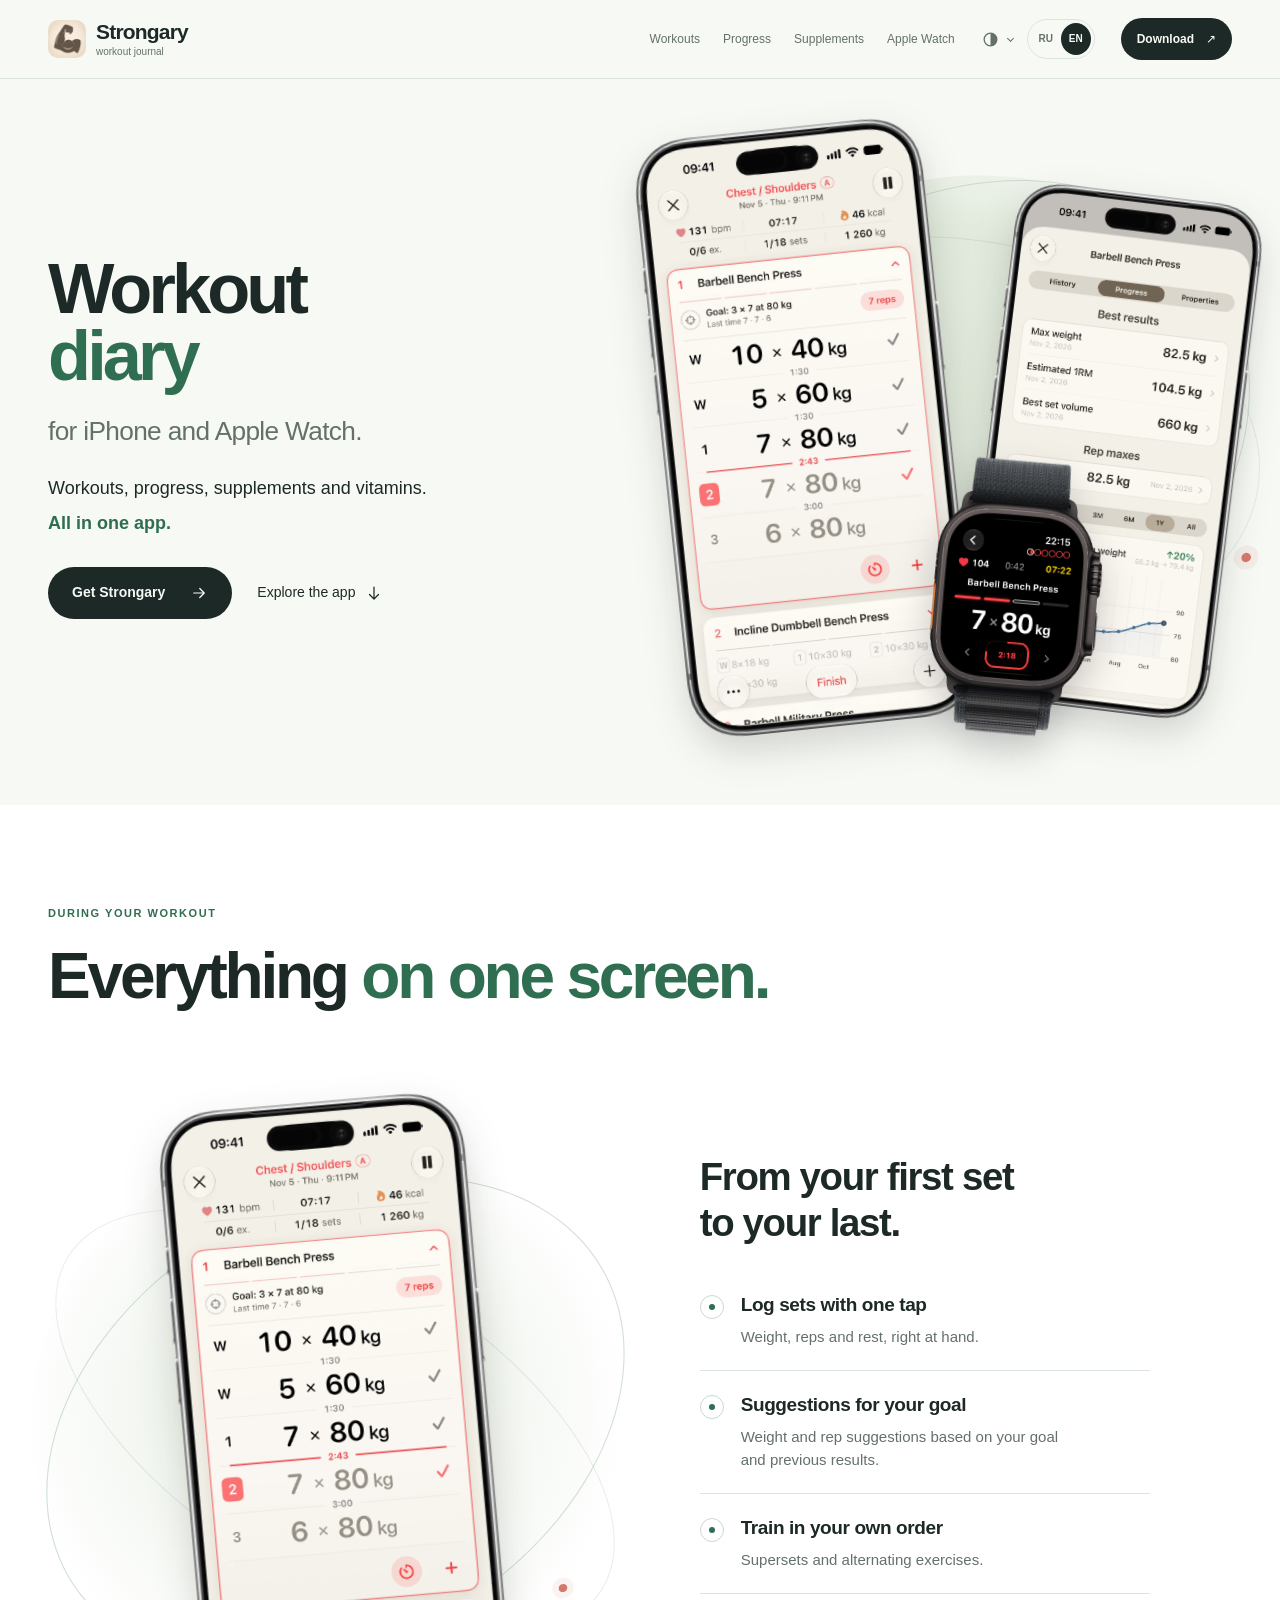
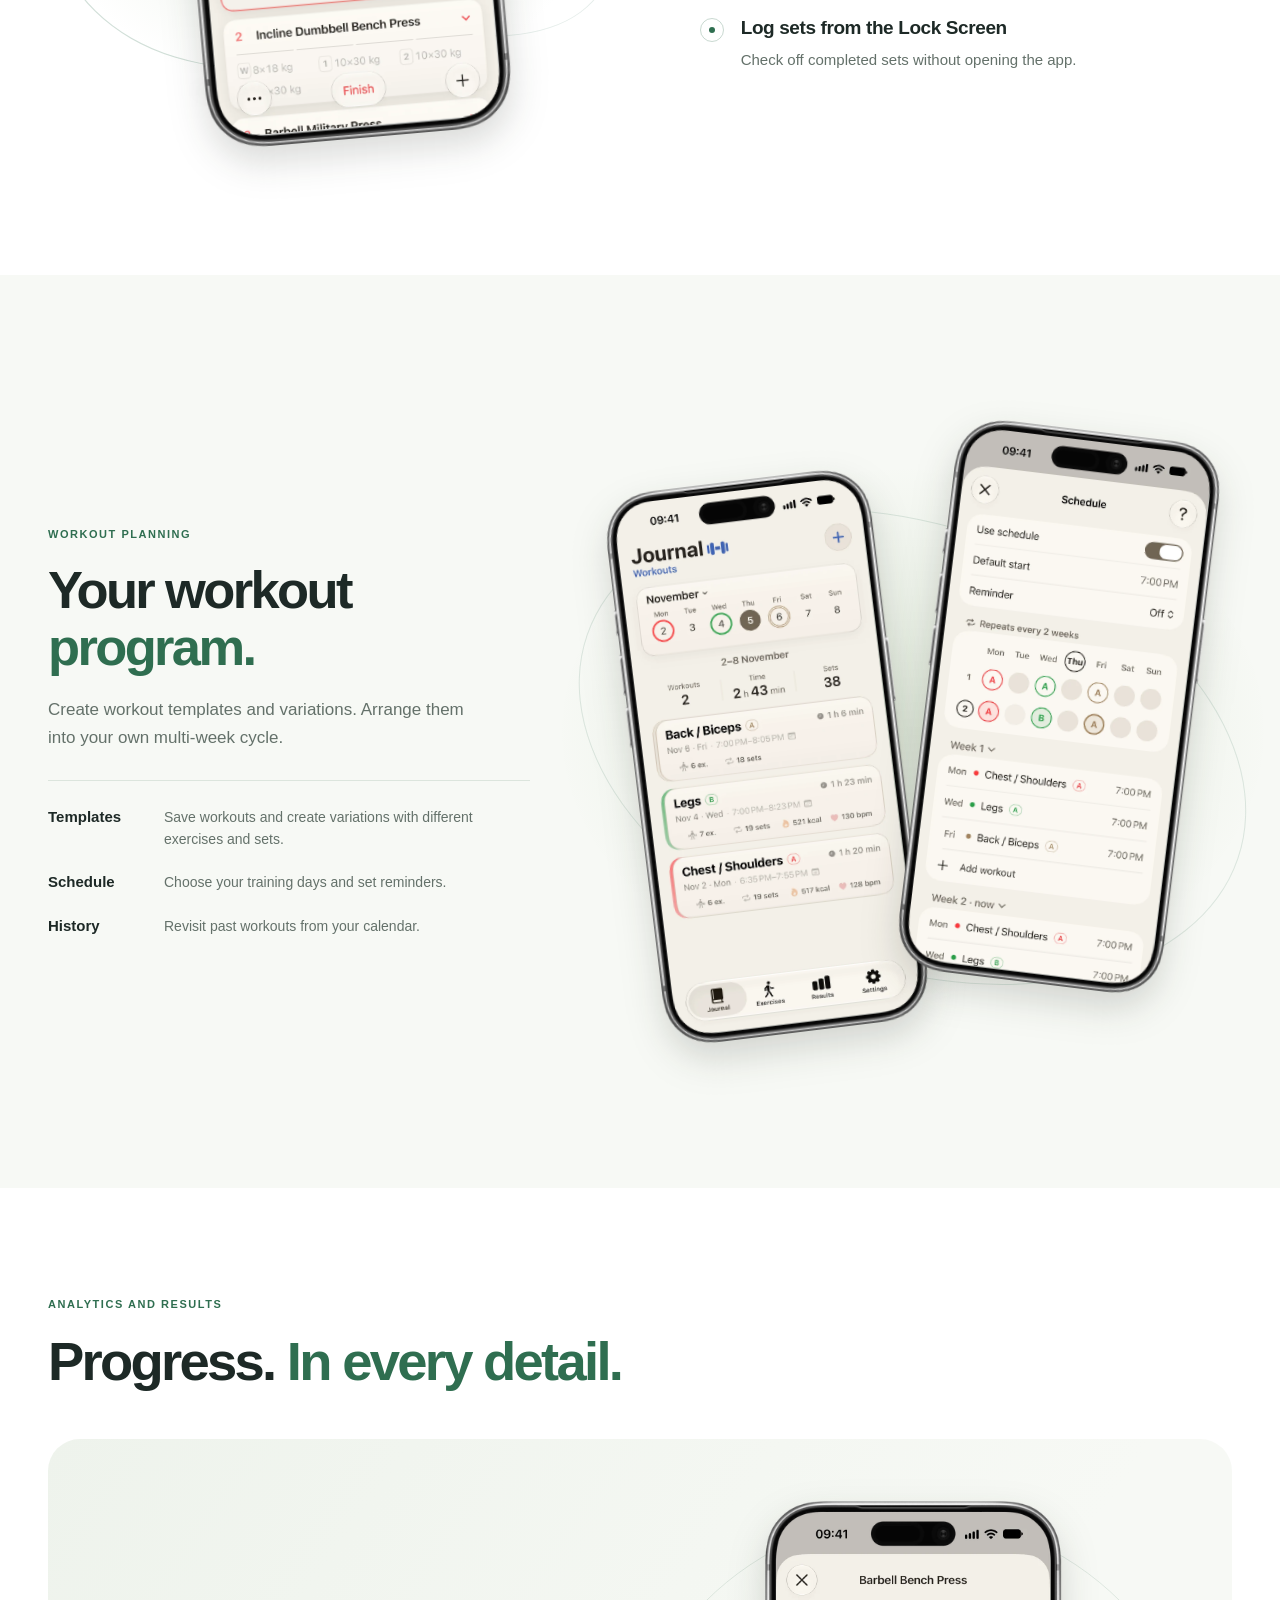
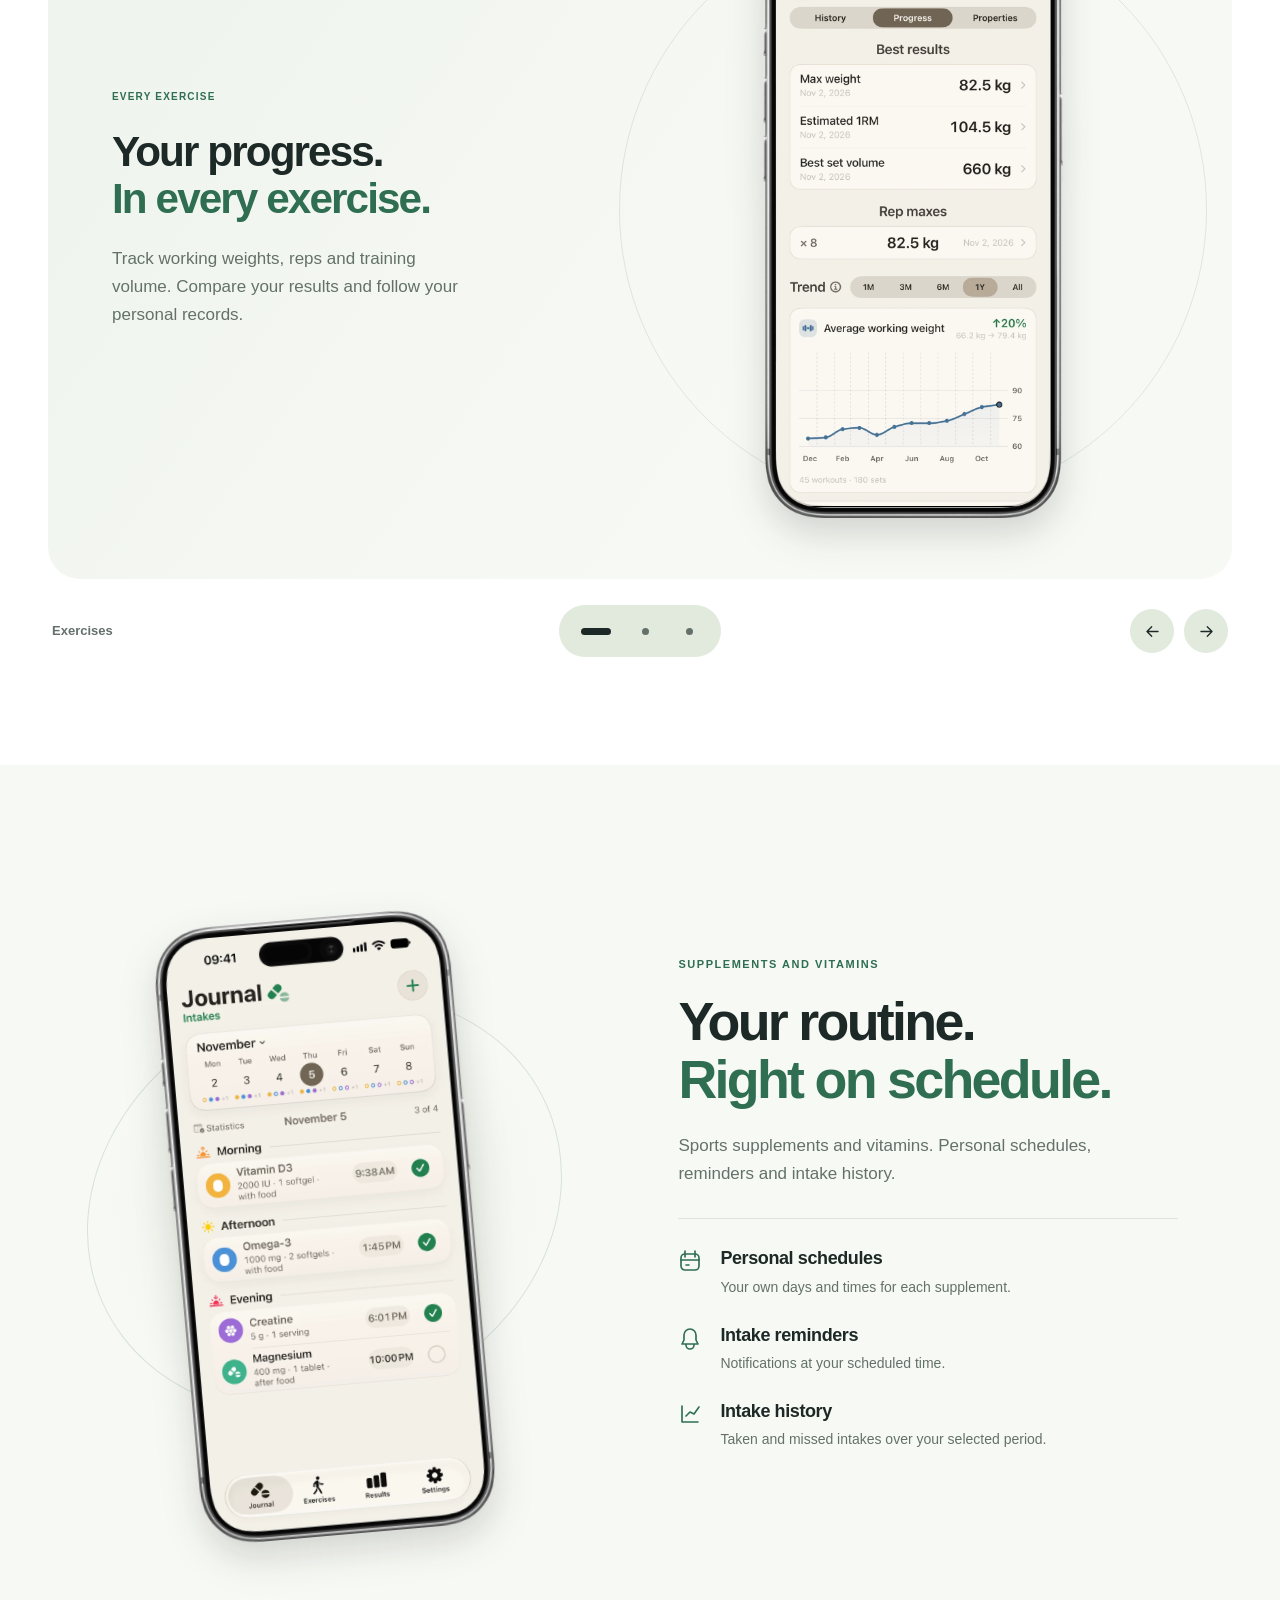
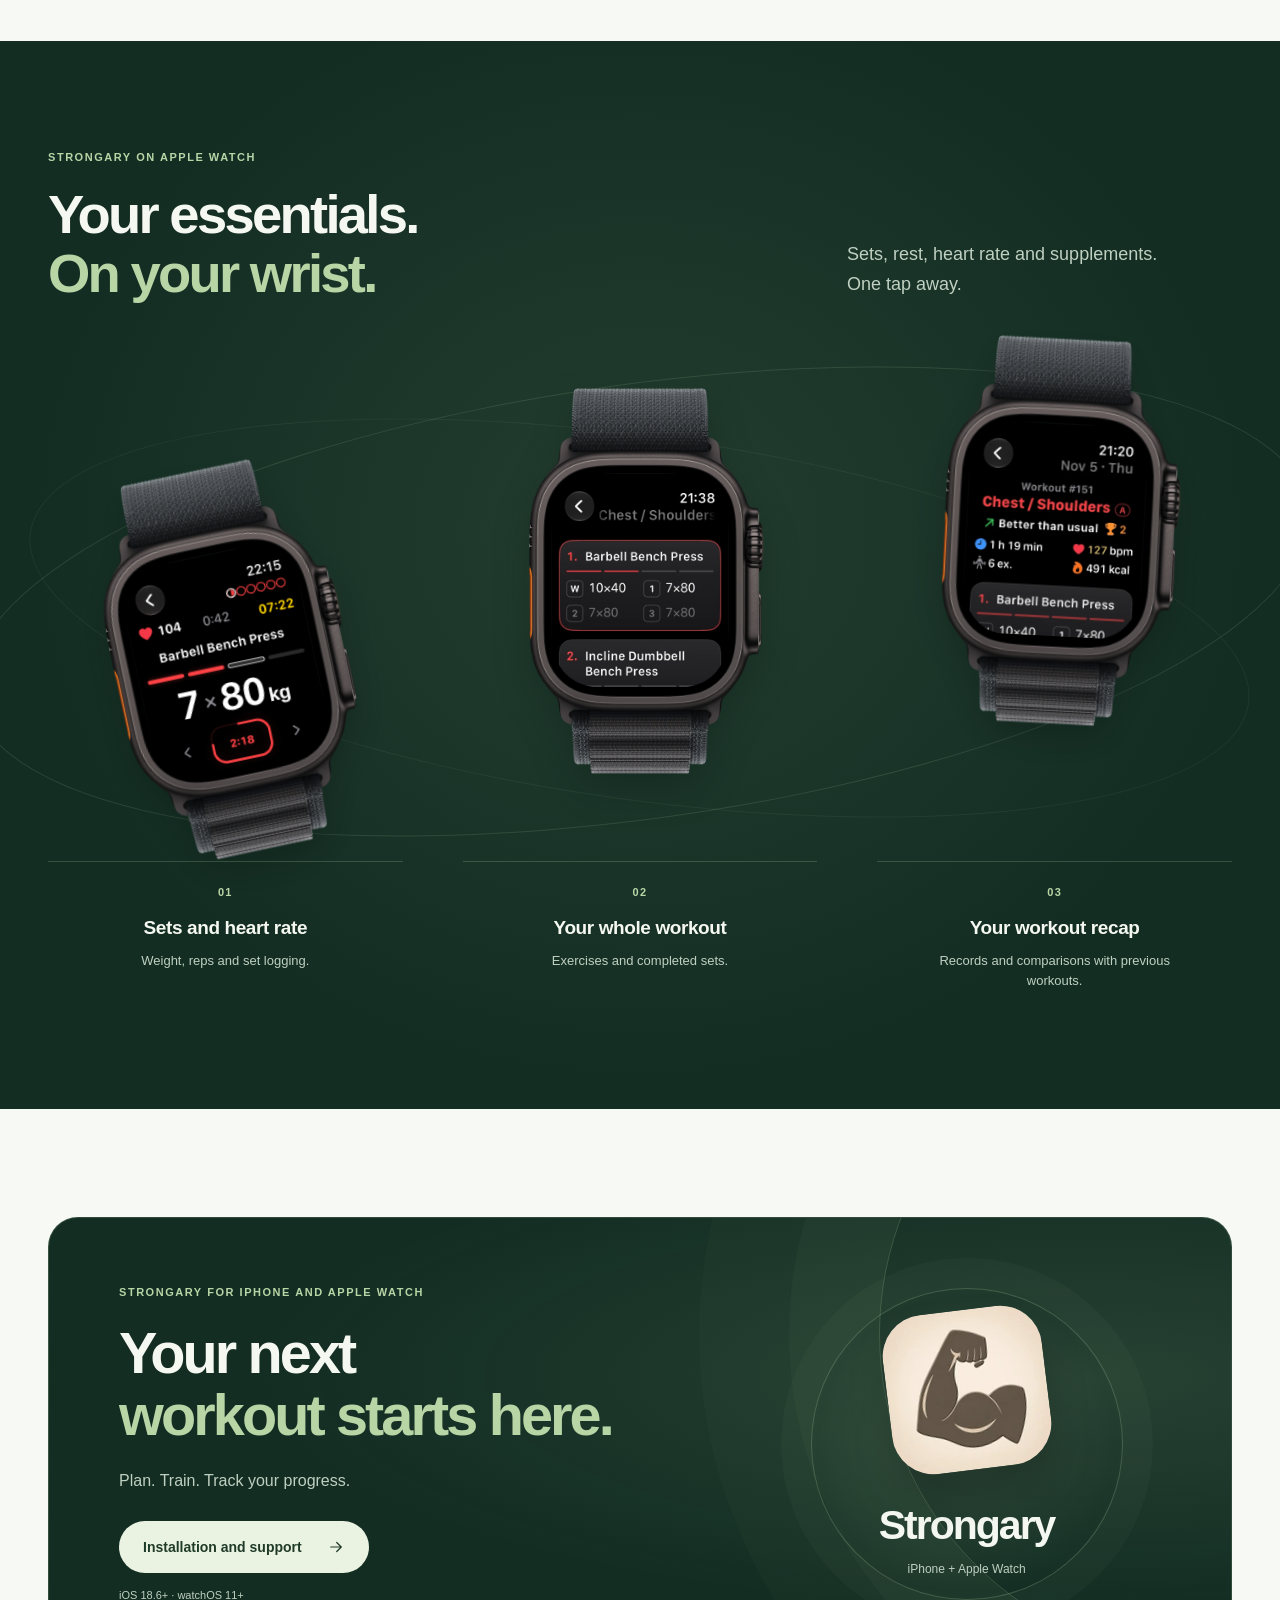
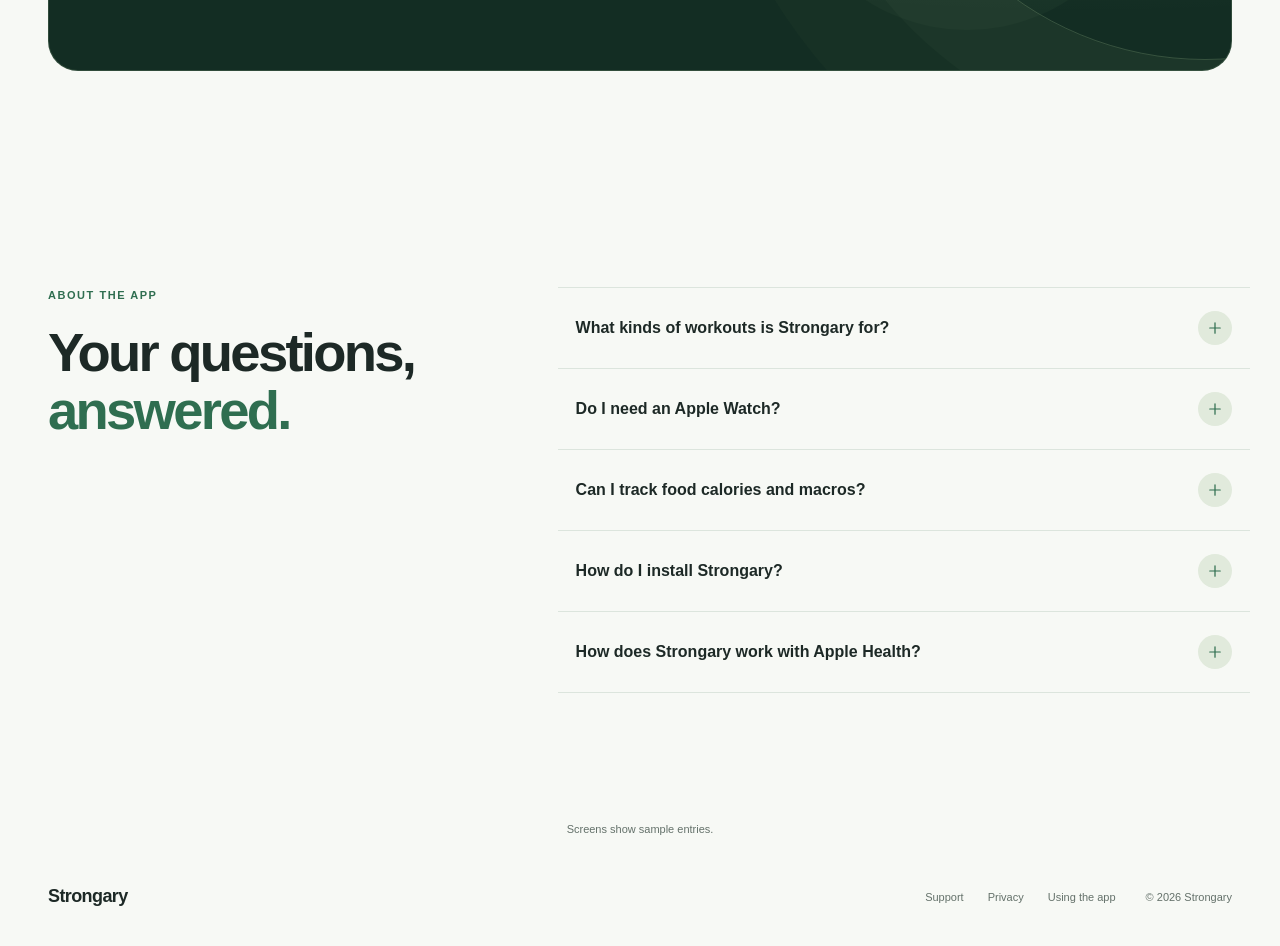
==== commit 25932004: "Refresh Apple Watch captures and refine product presentation" ====
--- a/en/index.html
+++ b/en/index.html
@@ -22,10 +22,10 @@
 <link rel="icon" href="/favicon.ico" sizes="16x16 32x32 48x48">
 <link rel="icon" type="image/png" sizes="32x32" href="/favicon-32.png">
 <link rel="apple-touch-icon" href="/apple-touch-icon.png">
-<script src="/preferences.js?v=20261106-3"></script>
-<link rel="stylesheet" href="/styles.css?v=20261106-3">
-<script src="/site-config.js?v=20261106-3" defer></script>
-<script src="/site.js?v=20261106-3" defer></script>
+<script src="/preferences.js?v=20261106-4"></script>
+<link rel="stylesheet" href="/styles.css?v=20261106-4">
+<script src="/site-config.js?v=20261106-4" defer></script>
+<script src="/site.js?v=20261106-4" defer></script>
 
 </head><body><svg class="svg-library" xmlns="http://www.w3.org/2000/svg" aria-hidden="true">
 <symbol id="arrow" viewBox="0 0 24 24"><path d="M5 12h14m-6-6 6 6-6 6"/></symbol>
@@ -64,7 +64,7 @@
       <div class="hero-backdrop" aria-hidden="true"><i></i><i></i><i></i></div>
       <div class="hero-device hero-device-progress"><a class="device-phone" href="/assets/screenshots/release/en/iphone/progress.png" data-zoom aria-label="Enlarge: Charts of working weight and exercise progress"><img src="/assets/screenshots/release/en/iphone/progress.webp" alt="Charts of working weight and exercise progress" width="804" height="1748" fetchpriority="high" decoding="async"></a></div>
       <div class="hero-device hero-device-workout"><a class="device-phone" href="/assets/screenshots/release/en/iphone/workout.png" data-zoom aria-label="Enlarge: Workout: weight, reps and completed sets"><img src="/assets/screenshots/release/en/iphone/workout.webp" alt="Workout: weight, reps and completed sets" width="804" height="1748" fetchpriority="high" decoding="async"></a></div>
-      <div class="hero-watch"><a class="device-watch" href="/assets/screenshots/release/en/watch/set.png" data-zoom aria-label="Enlarge: Apple Watch: current set, heart rate and time"><img src="/assets/screenshots/release/en/watch/set.webp" alt="Apple Watch: current set, heart rate and time" width="416" height="496" loading="lazy" decoding="async"></a></div>
+      <div class="hero-watch"><a class="device-watch" href="/assets/screenshots/release/en/watch/set.png?v=20261106-4" data-zoom aria-label="Enlarge: Apple Watch: current set, heart rate and time"><img src="/assets/screenshots/release/en/watch/set.webp?v=20261106-4" alt="Apple Watch: current set, heart rate and time" width="416" height="496" loading="lazy" decoding="async"></a></div>
 
     </div>
   </div>
@@ -134,9 +134,9 @@
   <div class="wrap">
     <div class="section-heading" data-reveal><div><p class="eyebrow">STRONGARY ON APPLE WATCH</p><h2 id="watch-title">Your essentials.<br><span>On your wrist.</span></h2></div><p class="section-intro">Sets, rest, heart rate and supplements.<br>One tap away.</p></div>
     <div class="watch-devices" data-scroll-scene>
-      <figure data-reveal="device"><a class="device-watch" href="/assets/screenshots/release/en/watch/set.png" data-zoom aria-label="Enlarge: Apple Watch: logging a set and workout metrics"><img src="/assets/screenshots/release/en/watch/set.webp" alt="Apple Watch: logging a set and workout metrics" width="416" height="496" loading="lazy" decoding="async"></a><figcaption><h3>Sets and heart rate</h3><p>Weight, reps and set logging.</p></figcaption></figure>
-      <figure data-reveal="device"><a class="device-watch" href="/assets/screenshots/release/en/watch/list.png" data-zoom aria-label="Enlarge: Apple Watch: exercise list for the current workout"><img src="/assets/screenshots/release/en/watch/list.webp" alt="Apple Watch: exercise list for the current workout" width="416" height="496" loading="lazy" decoding="async"></a><figcaption><h3>Your whole workout</h3><p>Exercises and completed sets.</p></figcaption></figure>
-      <figure data-reveal="device"><a class="device-watch" href="/assets/screenshots/release/en/watch/summary.png" data-zoom aria-label="Enlarge: Apple Watch completed workout summary"><img src="/assets/screenshots/release/en/watch/summary.webp" alt="Apple Watch: completed workout summary" width="416" height="496" loading="lazy" decoding="async"></a><figcaption><h3>Your workout recap</h3><p>Records and comparisons with previous workouts.</p></figcaption></figure>
+      <figure data-reveal="device"><a class="device-watch" href="/assets/screenshots/release/en/watch/set.png?v=20261106-4" data-zoom aria-label="Enlarge: Apple Watch: logging a set and workout metrics"><img src="/assets/screenshots/release/en/watch/set.webp?v=20261106-4" alt="Apple Watch: logging a set and workout metrics" width="416" height="496" loading="lazy" decoding="async"></a><figcaption><span class="watch-step" aria-hidden="true">01</span><h3>Sets and heart rate</h3><p>Weight, reps and set logging.</p></figcaption></figure>
+      <figure data-reveal="device"><a class="device-watch" href="/assets/screenshots/release/en/watch/list.png" data-zoom aria-label="Enlarge: Apple Watch: exercise list for the current workout"><img src="/assets/screenshots/release/en/watch/list.webp" alt="Apple Watch: exercise list for the current workout" width="416" height="496" loading="lazy" decoding="async"></a><figcaption><span class="watch-step" aria-hidden="true">02</span><h3>Your whole workout</h3><p>Exercises and completed sets.</p></figcaption></figure>
+      <figure data-reveal="device"><a class="device-watch" href="/assets/screenshots/release/en/watch/summary.png" data-zoom aria-label="Enlarge: Apple Watch completed workout summary"><img src="/assets/screenshots/release/en/watch/summary.webp" alt="Apple Watch: completed workout summary" width="416" height="496" loading="lazy" decoding="async"></a><figcaption><span class="watch-step" aria-hidden="true">03</span><h3>Your workout recap</h3><p>Records and comparisons with previous workouts.</p></figcaption></figure>
     </div>
   </div>
 </section>
--- a/styles.css
+++ b/styles.css
@@ -801,3 +801,77 @@
  .progress-gallery.is-enhanced .progress-panel[hidden].is-leaving { visibility:hidden; }
  .progress-panel-copy, .progress-phone { transform:none; opacity:1; }
 }
+
+/* Finishing details: quiet navigation, tactile controls and a shared Watch stage. */
+.main-nav a { position:relative; isolation:isolate; transition:color .25s; }
+.main-nav a::before { content:""; position:absolute; z-index:-1; inset:5px -10px; border-radius:100px; background:var(--scene); opacity:0; transition:opacity .25s; }
+.main-nav a[aria-current]::before { opacity:.75; }
+.button .icon, .text-link .icon, .nav-cta > span:last-child { transition:translate .3s var(--ease); }
+.button:active, .nav-cta:active { scale:.98; }
+.nav-cta { transition:background .25s, scale .2s; }
+.button { transition:transform .25s var(--ease), background .25s, box-shadow .3s, scale .2s; }
+.device-phone, .device-watch { transition:translate .5s var(--ease), filter .5s; }
+
+.watch-section { position:relative; isolation:isolate; background:radial-gradient(ellipse at 50% 46%, color-mix(in srgb,var(--watch-accent) 10%,transparent), transparent 68%),var(--watch-bg); }
+.watch-devices { position:relative; isolation:isolate; }
+.watch-devices::before, .watch-devices::after { content:""; position:absolute; z-index:-1; pointer-events:none; border:1px solid color-mix(in srgb,var(--watch-accent) 14%,transparent); border-radius:50%; }
+.watch-devices::before { inset:5% -7% 28%; transform:rotate(-8deg); }
+.watch-devices::after { inset:13% -2% 31%; transform:rotate(8deg); border-color:color-mix(in srgb,var(--watch-accent) 7%,transparent); }
+.watch-devices figcaption { border-top:1px solid color-mix(in srgb,var(--watch-accent) 22%,transparent); padding-top:22px; }
+.watch-step { display:block; color:var(--watch-accent); font-size:11px; font-weight:550; letter-spacing:.12em; font-variant-numeric:tabular-nums; margin-bottom:12px; }
+.watch-devices h3 { font-size:19px; }
+.watch-devices p { max-width:260px; margin-inline:auto; }
+
+.download-card { border:1px solid color-mix(in srgb,var(--watch-accent) 18%,transparent); background:radial-gradient(ellipse at 88% 35%,color-mix(in srgb,var(--watch-accent) 12%,transparent),transparent 57%),var(--watch-bg); }
+.download-brand { position:relative; isolation:isolate; padding-block:28px; }
+.download-brand::before { content:""; position:absolute; z-index:-1; width:310px; max-width:120%; aspect-ratio:1; top:50%; left:50%; translate:-50% -50%; border:1px solid color-mix(in srgb,var(--watch-accent) 24%,transparent); border-radius:50%; background:radial-gradient(circle,color-mix(in srgb,var(--watch-accent) 11%,transparent),transparent 70%); box-shadow:0 0 0 30px color-mix(in srgb,var(--watch-accent) 3%,transparent); }
+.download-brand img { rotate:-7deg; box-shadow:0 24px 38px rgb(0 0 0 / 22%),0 1px 0 rgb(255 255 255 / 25%) inset; }
+.download-brand strong { margin-top:24px; }
+
+.faq-list details { padding-inline:18px; margin-inline:-18px; transition:background .3s; }
+.faq-list details[open] { background:var(--soft); border-radius:16px; border-bottom-color:transparent; }
+.faq-list summary .icon { box-sizing:content-box; flex:none; padding:8px; border-radius:50%; background:var(--scene); }
+.faq-list details[open] summary { color:var(--accent); }
+.faq-list details > p { max-width:600px; }
+@supports (interpolate-size:allow-keywords) and selector(details::details-content) {
+ .faq-list details { interpolate-size:allow-keywords; }
+ .faq-list details::details-content { block-size:0; opacity:0; overflow:clip; transition:block-size .35s var(--ease),opacity .25s,content-visibility .35s allow-discrete; }
+ .faq-list details[open]::details-content { block-size:auto; opacity:1; }
+}
+@media (hover:hover) and (pointer:fine) {
+ .main-nav a:hover::before { opacity:.45; }
+ .main-nav a[aria-current]:hover::before { opacity:1; }
+ .button-dark:hover, .nav-cta:hover { opacity:1; background:var(--accent); }
+ .button:hover { box-shadow:0 8px 22px rgb(20 45 30 / 12%); }
+ .faq-list summary:hover { color:var(--accent); }
+}
+@media (hover:hover) and (pointer:fine) and (prefers-reduced-motion:no-preference) {
+ .device-phone:hover, .device-watch:hover { translate:0 -5px; }
+ .button:hover .icon, .nav-cta:hover > span:last-child { translate:3px 0; }
+ .text-link:hover .icon { translate:0 3px; }
+}
+@media (max-width:1000px) {
+ .main-nav a::before { inset:3px -8px; }
+ .watch-devices h3 { font-size:17px; }
+ .download-brand::before { width:250px; }
+}
+@media (max-width:760px) {
+ .watch-devices h3 { font-size:15px; }
+ .watch-step { font-size:10px; margin-bottom:9px; }
+ .download-brand::before { width:220px; }
+}
+@media (max-width:520px) {
+ .main-nav a::before { inset:4px -6px; }
+ .watch-devices { gap:38px; }
+ .watch-devices::before { inset:8% -45% 7%; transform:rotate(-15deg); }
+ .watch-devices::after { display:none; }
+ .watch-devices figcaption { padding-top:14px; }
+ .watch-devices h3 { font-size:17px; }
+ .watch-devices p { margin-inline:0; }
+ .download-brand { padding-block:0 8px; }
+ .download-brand::before { width:100px; max-width:none; left:26px; top:26px; box-shadow:none; }
+ .download-brand strong { margin-top:0; }
+ .faq-list details { padding-inline:12px; margin-inline:-12px; }
+ .faq-list summary { gap:14px; }
+}
+@media (max-width:360px) { .main-nav a::before { inset-inline:-4px; } }
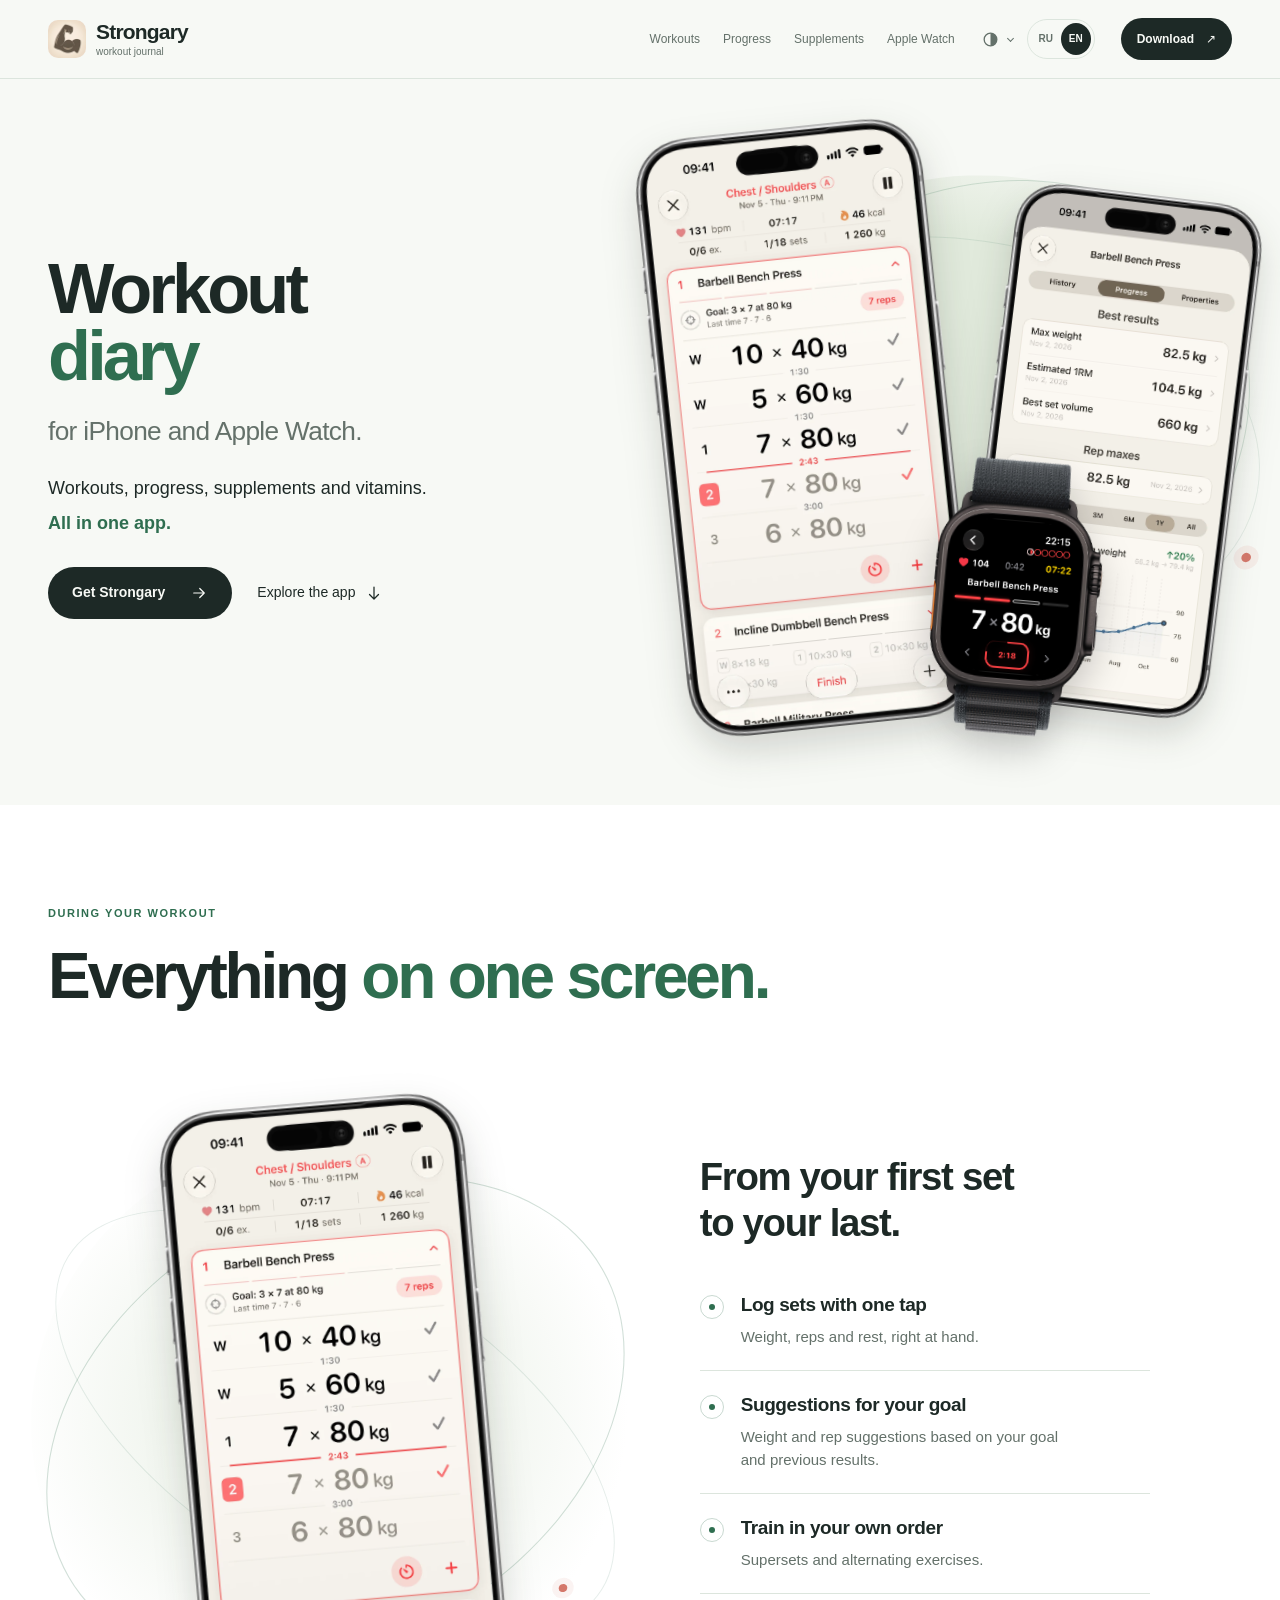
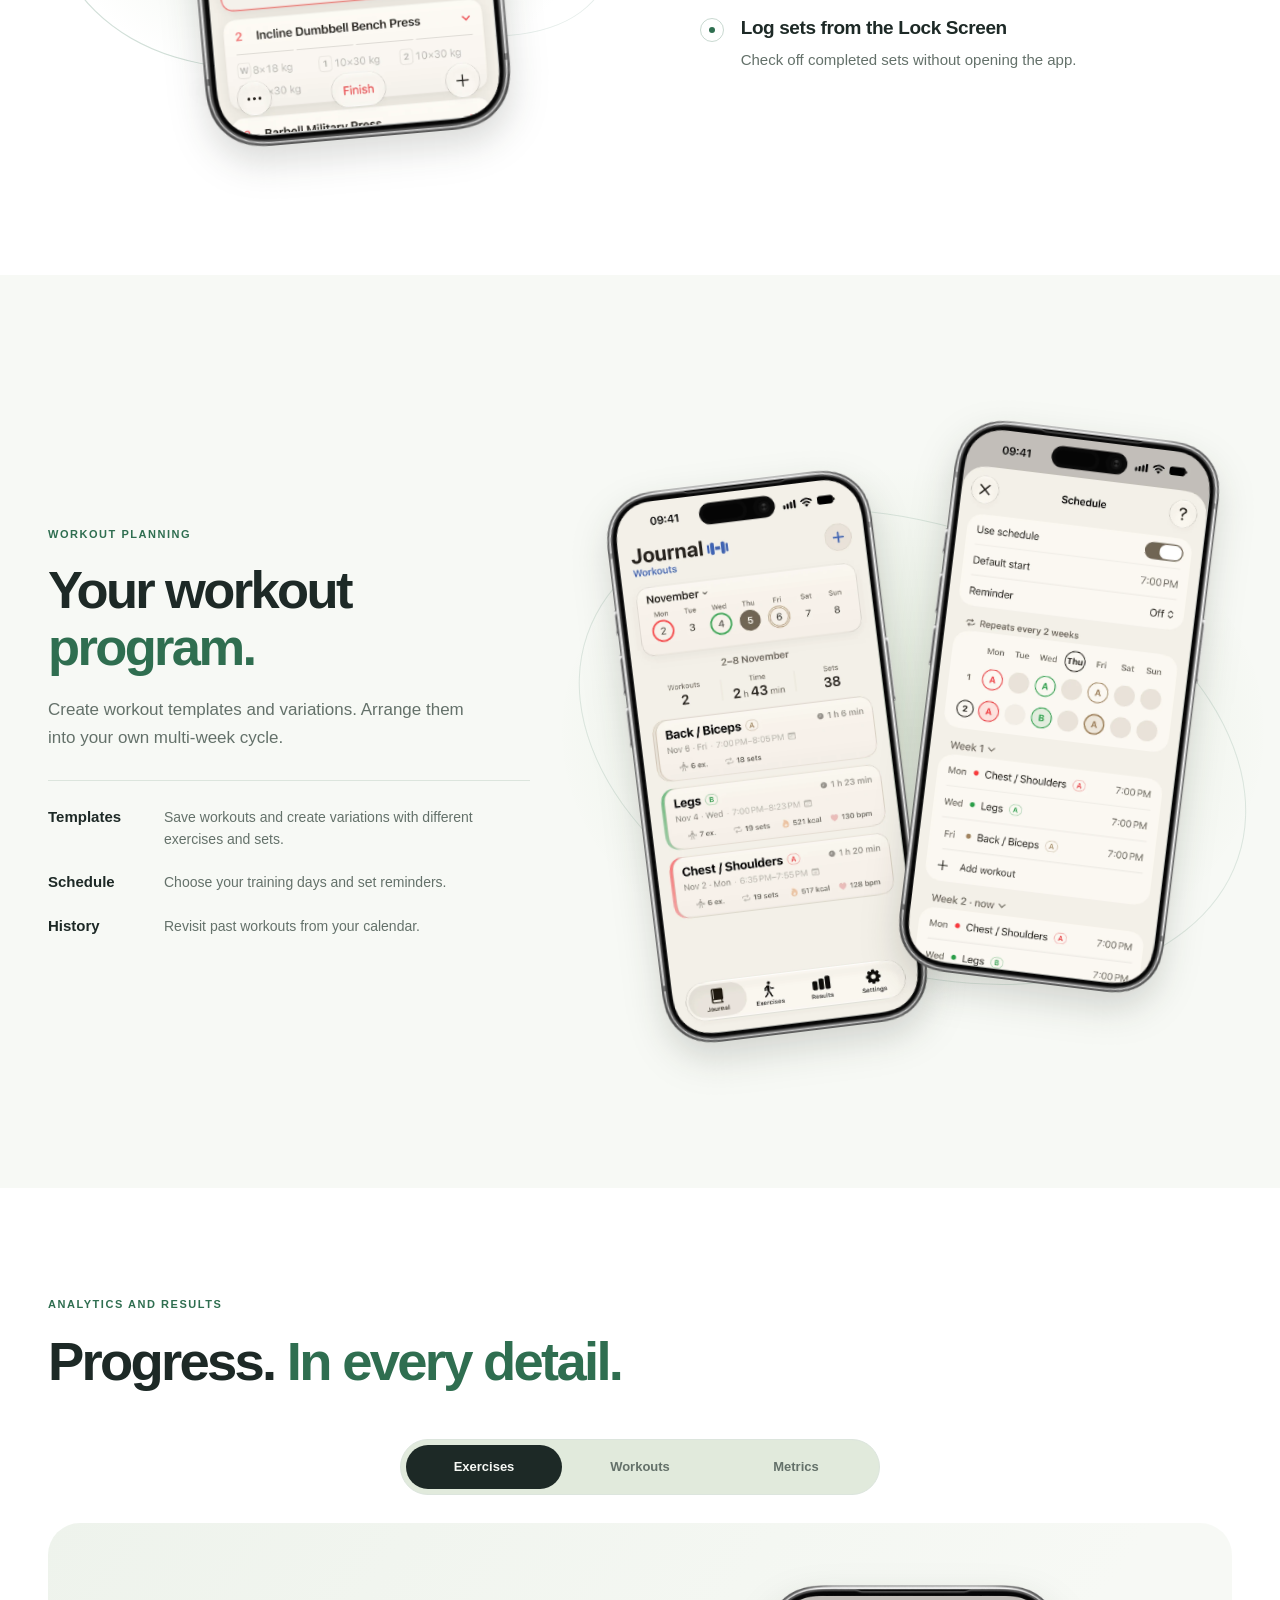
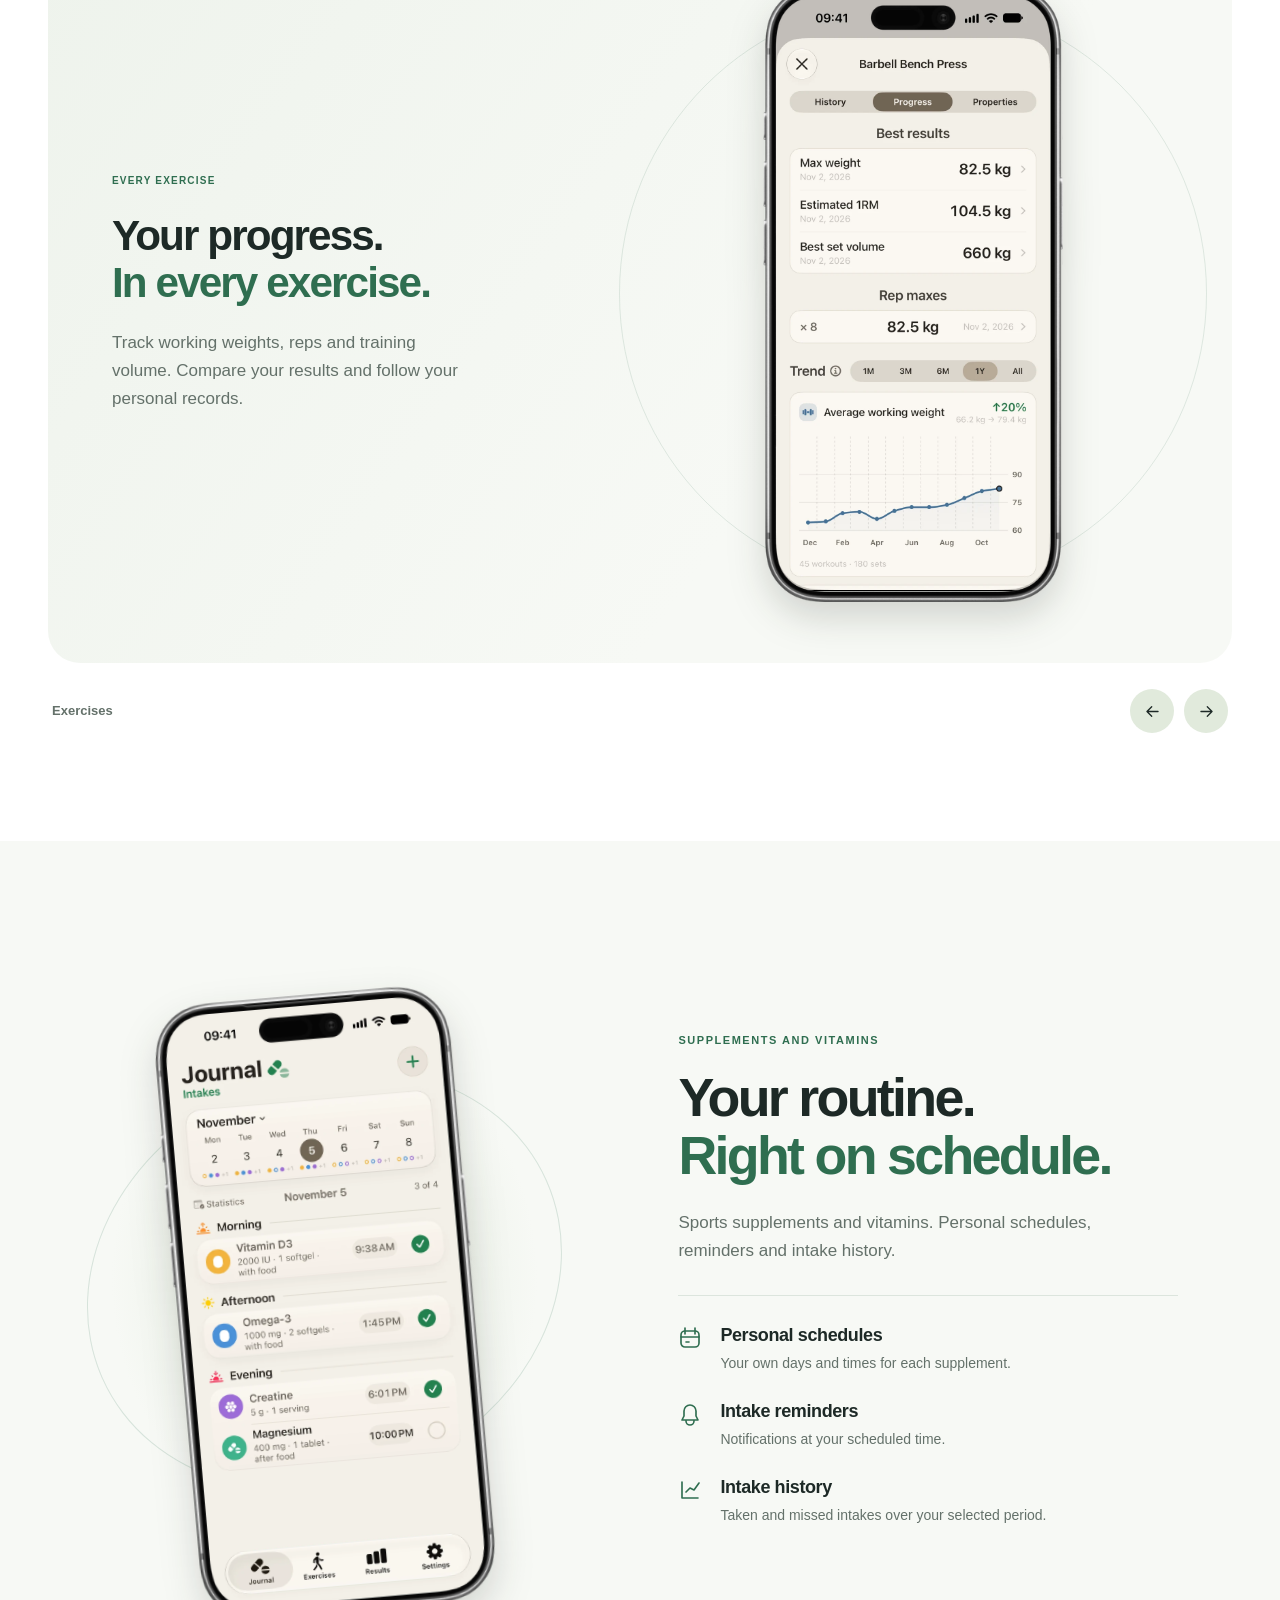
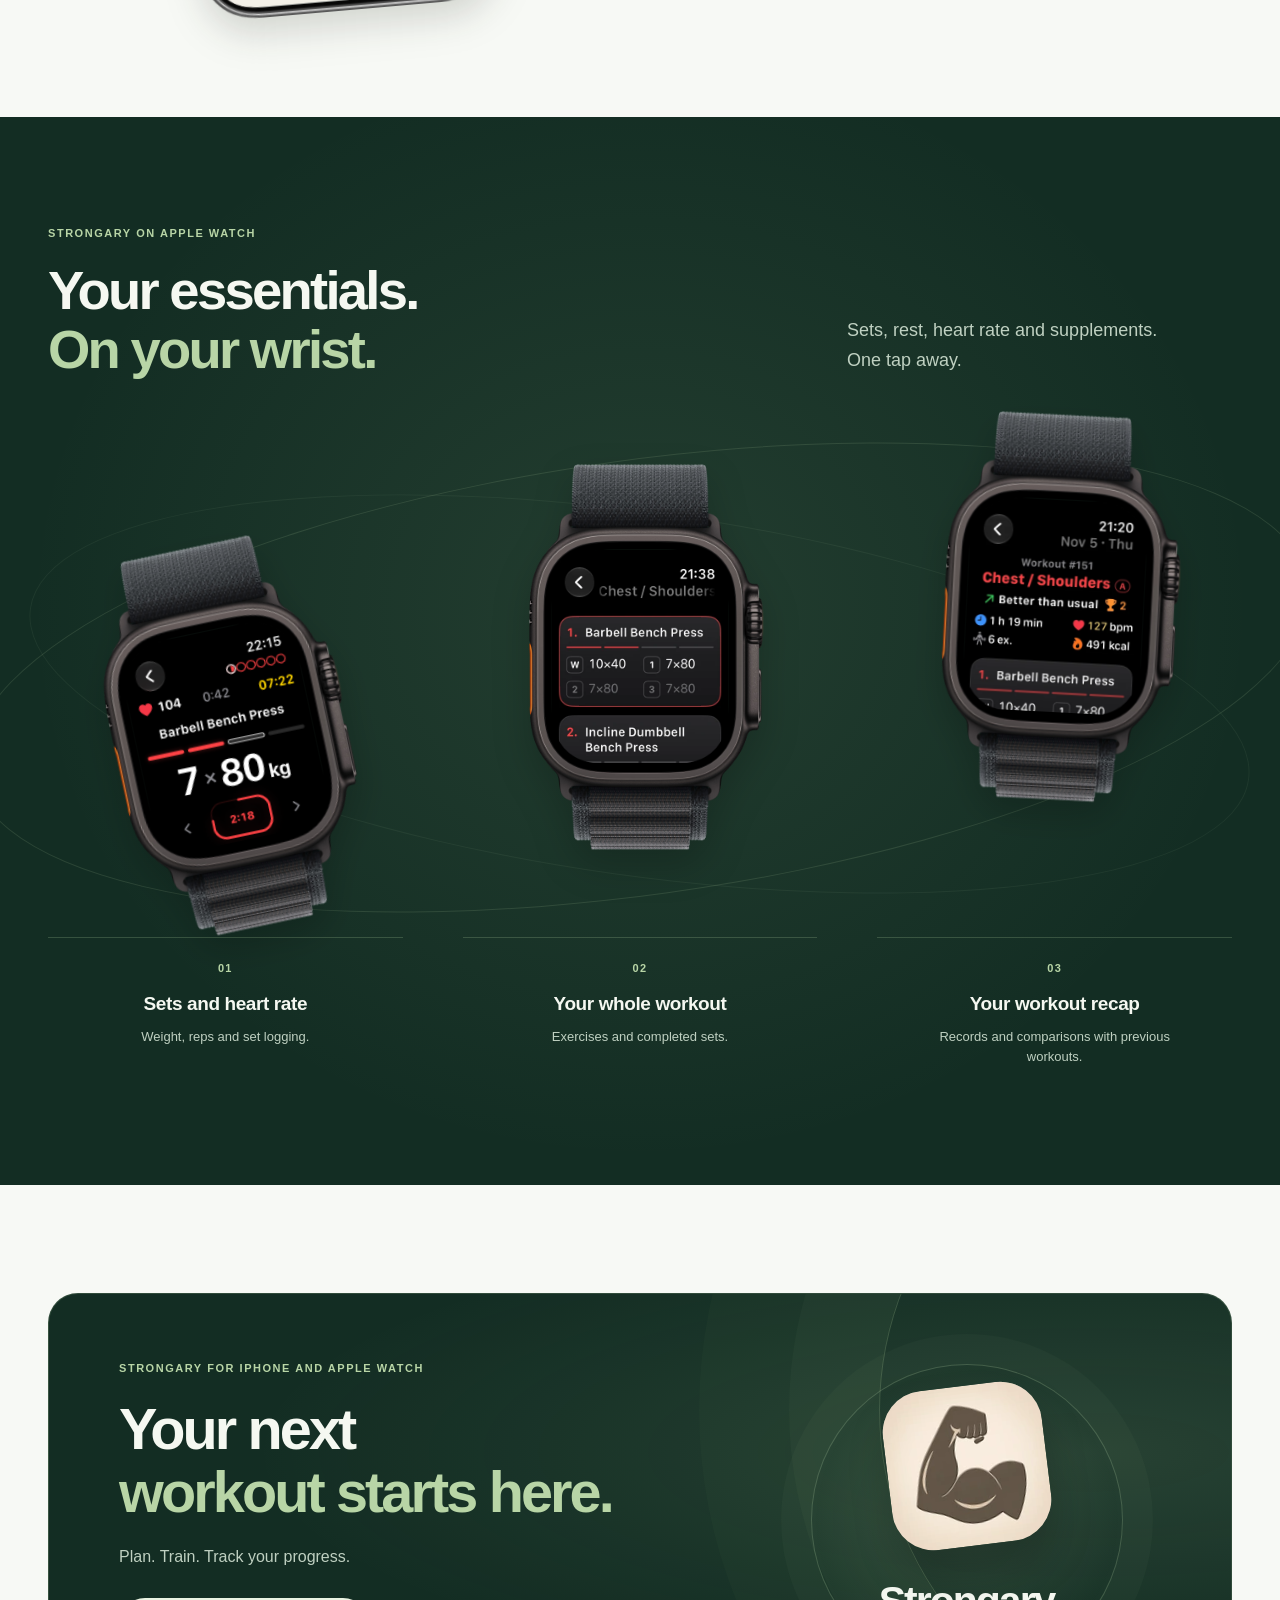
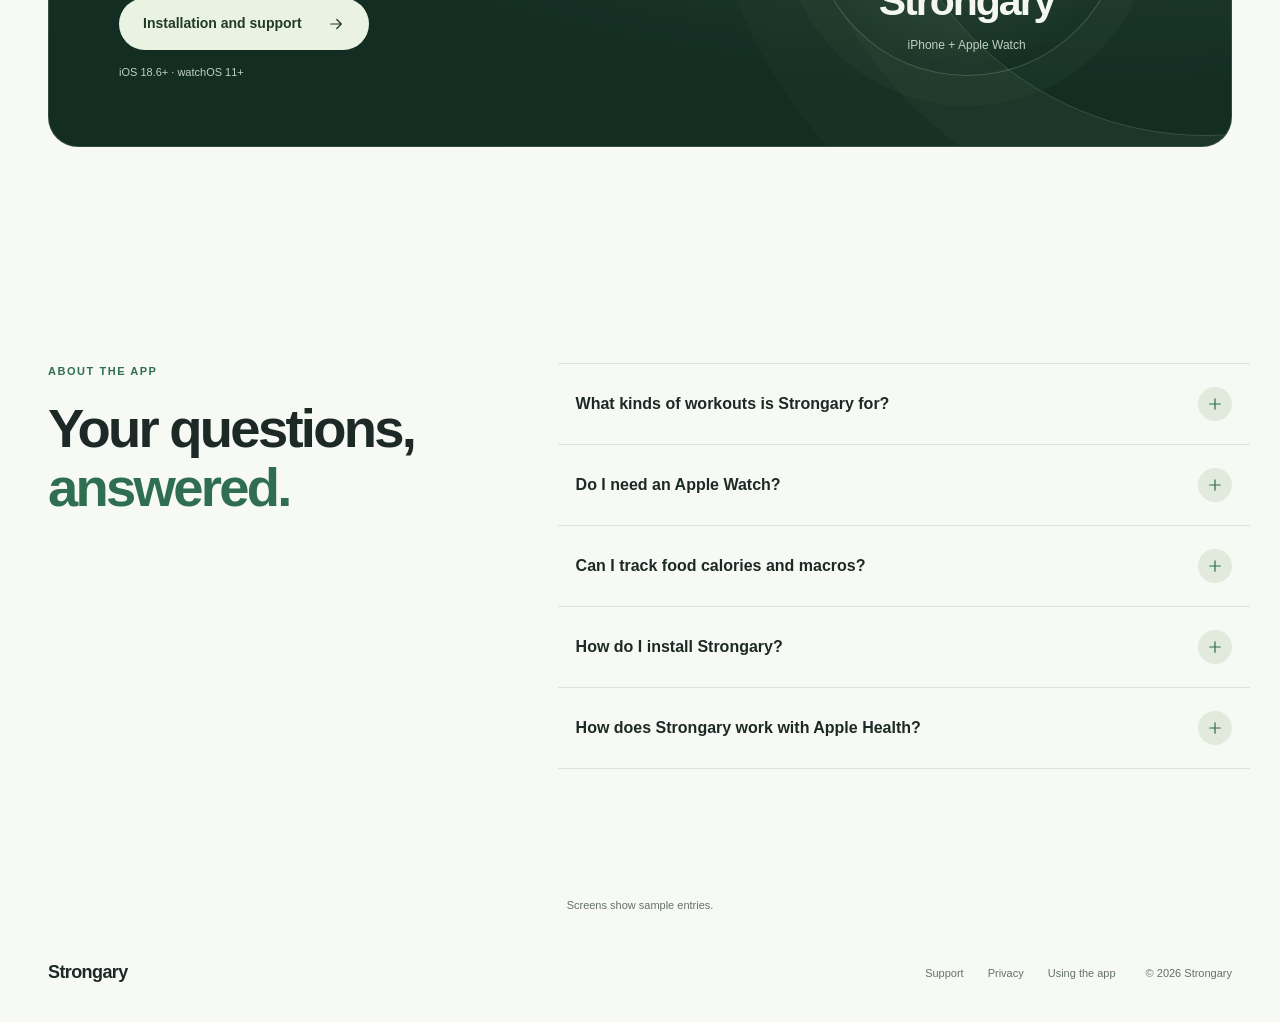
==== commit a4d79a74: "Refine progress navigation and mobile presentation" ====
--- a/en/index.html
+++ b/en/index.html
@@ -22,10 +22,10 @@
 <link rel="icon" href="/favicon.ico" sizes="16x16 32x32 48x48">
 <link rel="icon" type="image/png" sizes="32x32" href="/favicon-32.png">
 <link rel="apple-touch-icon" href="/apple-touch-icon.png">
-<script src="/preferences.js?v=20261106-4"></script>
-<link rel="stylesheet" href="/styles.css?v=20261106-4">
-<script src="/site-config.js?v=20261106-4" defer></script>
-<script src="/site.js?v=20261106-4" defer></script>
+<script src="/preferences.js?v=20261106-5"></script>
+<link rel="stylesheet" href="/styles.css?v=20261106-5">
+<script src="/site-config.js?v=20261106-5" defer></script>
+<script src="/site.js?v=20261106-5" defer></script>
 
 </head><body><svg class="svg-library" xmlns="http://www.w3.org/2000/svg" aria-hidden="true">
 <symbol id="arrow" viewBox="0 0 24 24"><path d="M5 12h14m-6-6 6 6-6 6"/></symbol>
@@ -87,7 +87,7 @@
 </section>
 <section class="plan-section" id="plan" aria-labelledby="plan-title">
   <div class="plan-card wrap">
-    <div class="plan-copy" data-reveal><p class="eyebrow">WORKOUT PLANNING</p><h2 id="plan-title">Your workout<br><span>program.</span></h2><p class="section-intro">Create workout templates and variations. Arrange them into your own multi-week cycle.</p><div class="plan-features"><p><strong>Templates</strong><span>Save workouts and create variations with different exercises and sets.</span></p><p><strong>Schedule</strong><span>Choose your training days and set reminders.</span></p><p><strong>History</strong><span>Revisit past workouts from your calendar.</span></p></div></div>
+    <div class="plan-copy"><div class="plan-heading" data-reveal><p class="eyebrow">WORKOUT PLANNING</p><h2 id="plan-title">Your workout<br><span>program.</span></h2><p class="section-intro">Create workout templates and variations. Arrange them into your own multi-week cycle.</p></div><div class="plan-features" data-reveal><p><strong>Templates</strong><span>Save workouts and create variations with different exercises and sets.</span></p><p><strong>Schedule</strong><span>Choose your training days and set reminders.</span></p><p><strong>History</strong><span>Revisit past workouts from your calendar.</span></p></div></div>
     <div class="plan-visual" data-reveal="device" data-scroll-scene><div class="plan-phone"><a class="device-phone" href="/assets/screenshots/release/en/iphone/diary.png" data-zoom aria-label="Enlarge: Diary: calendar and workout history"><img src="/assets/screenshots/release/en/iphone/diary.webp" alt="Diary: calendar and workout history" width="804" height="1748" loading="lazy" decoding="async"></a></div><div class="plan-phone plan-phone-schedule"><a class="device-phone" href="/assets/screenshots/release/en/iphone/schedule.png" data-zoom aria-label="Enlarge: Workout schedule and template variations"><img src="/assets/screenshots/release/en/iphone/schedule.webp" alt="Workout schedule and template variations" width="804" height="1748" loading="lazy" decoding="async"></a></div></div>
   </div>
 </section>
@@ -95,6 +95,11 @@
   <div class="wrap">
     <div class="section-heading" data-reveal><div><p class="eyebrow">ANALYTICS AND RESULTS</p><h2 id="progress-title">Progress. <span>In every detail.</span></h2></div></div>
     <div class="progress-gallery" data-reveal="device">
+      <div class="gallery-tabs" data-progress-tabs aria-label="Progress charts" hidden>
+        <button type="button" id="tab-exercise" aria-controls="panel-exercise" aria-label="Exercises">Exercises</button>
+        <button type="button" id="tab-overview" aria-controls="panel-overview" aria-label="Workouts — overview">Workouts</button>
+        <button type="button" id="tab-muscles" aria-controls="panel-muscles" aria-label="Metrics — weight, heart rate and cardio">Metrics</button>
+      </div>
       <div class="progress-explorer" data-progress-slides>
         <div class="progress-panel" id="panel-exercise" data-progress-panel>
           <div class="progress-panel-copy"><p class="panel-kicker">EVERY EXERCISE</p><h3>Your progress.<br><span>In every exercise.</span></h3><p>Track working weights, reps and training volume. Compare your results and follow your personal records.</p></div>
@@ -111,11 +116,6 @@
       </div>
       <div class="gallery-controls" data-gallery-controls hidden>
         <p class="gallery-caption" data-gallery-caption aria-live="polite" aria-atomic="true">Exercises</p>
-        <div class="gallery-dots" data-progress-tabs aria-label="Progress charts">
-          <button type="button" id="tab-exercise" aria-controls="panel-exercise" aria-label="Exercises"><span class="gallery-dot" aria-hidden="true"></span></button>
-          <button type="button" id="tab-overview" aria-controls="panel-overview" aria-label="Workout summary"><span class="gallery-dot" aria-hidden="true"></span></button>
-          <button type="button" id="tab-muscles" aria-controls="panel-muscles" aria-label="Weight, heart rate and cardio"><span class="gallery-dot" aria-hidden="true"></span></button>
-        </div>
         <div class="gallery-arrows"><button type="button" data-gallery-prev aria-label="Previous slide"><svg class="icon" aria-hidden="true"><use href="#arrow"/></svg></button><button type="button" data-gallery-next aria-label="Next slide"><svg class="icon" aria-hidden="true"><use href="#arrow"/></svg></button></div>
       </div>
     </div>
--- a/styles.css
+++ b/styles.css
@@ -161,13 +161,15 @@
 .metric-tags span + span::before { content: ""; display: inline-block; width: 3px; height: 3px; border-radius: 50%; background: currentColor; margin: 0 18px 3px 0; }
 .progress-panel-visual { display: grid; place-items: center; }
 .progress-phone { width: 265px; max-width: 100%; }
-.gallery-controls { display: grid; grid-template-columns: 1fr auto 1fr; align-items: center; gap: 24px; padding: 26px 4px 0; }
+.gallery-controls { display: grid; grid-template-columns: 1fr auto; align-items: center; gap: 24px; padding: 26px 4px 0; }
 .gallery-caption { font-size: 13px; font-weight: 550; color: var(--muted); }
-.gallery-dots { display: flex; align-items: center; justify-content: center; background: var(--scene); border-radius: 100px; padding: 4px 10px; }
-.gallery-dots button { display: grid; place-items: center; min-width: 44px; height: 44px; padding: 0 12px; border: 0; border-radius: 100px; background: transparent; }
-.gallery-dot { display: block; width: 7px; height: 7px; background: var(--muted); border-radius: 100px; transition: width .35s var(--ease), background .25s; }
-.gallery-dots button[aria-selected="true"] .gallery-dot { width: 30px; background: var(--ink); }
-.gallery-dots button:hover .gallery-dot { background: var(--ink); }
+.gallery-tabs { position:relative; isolation:isolate; display:grid; grid-template-columns:repeat(3,minmax(0,1fr)); width:min(100%,480px); margin:0 auto 28px; padding:5px; border:1px solid var(--line); border-radius:100px; background:var(--scene); }
+.gallery-tabs::before { content:""; position:absolute; z-index:-1; inset:5px auto 5px 5px; width:calc((100% - 10px) / 3); border-radius:100px; background:var(--ink); transform:translateX(calc(var(--active-tab,0) * 100%)); transition:transform .45s var(--ease); }
+.progress-gallery[data-active-tab="1"] { --active-tab:1; }
+.progress-gallery[data-active-tab="2"] { --active-tab:2; }
+.gallery-tabs button { min-height:44px; min-width:0; padding:12px 18px; border:0; border-radius:100px; background:transparent; color:var(--muted); font-size:13px; font-weight:550; transition:color .3s; }
+.gallery-tabs button:hover { color:var(--ink); }
+.gallery-tabs button[aria-selected="true"] { color:var(--paper); }
 .gallery-arrows { display: flex; justify-content: flex-end; gap: 10px; }
 .gallery-arrows button { display: grid; place-items: center; width: 44px; height: 44px; border: 0; border-radius: 50%; background: var(--scene); transition: background .2s; }
 .gallery-arrows button:hover { background: var(--line); }
@@ -258,9 +260,9 @@
 .not-found h1 { font-size: clamp(46px, 8vw, 90px); line-height: 1.05; letter-spacing: -.05em; margin-block: 25px; }
 .not-found .button { margin-top: 30px; }
 /* Motion enhances the composition; scrolling never hides essential content. */
-[data-reveal] { transition: opacity .9s var(--ease), translate 1.25s var(--ease); transition-delay:var(--reveal-delay, 0ms); }
-[data-reveal].will-reveal { opacity: 0; translate: 0 60px; }
-[data-reveal="device"].will-reveal { translate: 0 100px; }
+[data-reveal] { transition: opacity .75s var(--ease), translate .95s var(--ease); transition-delay:var(--reveal-delay, 0ms); }
+[data-reveal].will-reveal { opacity: 0; translate: 0 40px; }
+[data-reveal="device"].will-reveal { translate: 0 60px; }
 [data-reveal].is-visible, [data-reveal]:focus-within { opacity: 1; translate: none; }
 @keyframes enter { from { opacity: 0; transform: translateY(16px); } to { opacity: 1; transform: none; } }
 .hero-entry { animation: enter .85s var(--ease) both; }
@@ -293,6 +295,8 @@
   .watch-devices h3 { font-size: 16px; }
 }
 @media (max-width: 1000px) {
+  .site-header { transition:translate .35s var(--ease); }
+  .site-header[data-compact="true"]:not(:has(:focus-visible)):not(:has(details[open])) { translate:0 calc(-1 * var(--header-collapse,56px)); }
   .wrap { width: calc(100% - 64px); }
   .header-inner { min-height: 106px; display: grid; grid-template-columns: 1fr auto; gap: 0 20px; padding-block: 10px 5px; }
   .brand { grid-column: 1; grid-row: 1; }
@@ -502,8 +506,8 @@
   .metric-tags span { font-size: 11px; }
   .metric-tags span + span::before { margin-right: 12px; }
   .gallery-controls { grid-template-columns: 1fr auto; gap: 15px; padding: 18px 0 0; }
-  .gallery-caption { grid-column: 1 / -1; grid-row: 2; text-align: center; }
-  .gallery-dots { justify-self: start; }
+  .gallery-tabs { margin-bottom:22px; }
+  .gallery-tabs button { padding-inline:8px; font-size:11px; }
   .gallery-arrows { gap: 8px; }
   .intakes-showcase { padding: 27px 22px 30px; }
   .intakes-stage { aspect-ratio: .86; }
@@ -600,8 +604,8 @@
 .plan-section { padding-block:120px; }
 .plan-copy h2 { font-size:clamp(38px,4.2vw,60px); }
 .plan-features { border-top:1px solid var(--line); padding-top:26px; }
-.plan-visual .plan-phone { transform:translate3d(calc(30px - var(--scene-progress,.5) * 60px),calc(100px - var(--scene-progress,.5) * 150px),0) rotate(-7deg); }
-.plan-visual .plan-phone-schedule { transform:translate3d(calc(-30px + var(--scene-progress,.5) * 60px),calc(-75px + var(--scene-progress,.5) * 100px),0) rotate(7deg); }
+.plan-visual .plan-phone { transform:translate3d(calc(var(--plan-spread,30px) - var(--scene-progress,.5) * var(--plan-spread,30px) * 2),calc(100px - var(--scene-progress,.5) * 150px),0) rotate(-7deg); }
+.plan-visual .plan-phone-schedule { transform:translate3d(calc(var(--scene-progress,.5) * var(--plan-spread,30px) * 2 - var(--plan-spread,30px)),calc(-75px + var(--scene-progress,.5) * 100px),0) rotate(7deg); }
 .plan-visual::after { content:""; position:absolute; z-index:-1; inset:17% -4% 12%; border:1px solid color-mix(in srgb,var(--accent) 14%,transparent); border-radius:50%; transform:rotate(19deg); }
 .progress-explorer { background:linear-gradient(125deg,var(--soft),var(--paper) 65%); }
 .progress-panel-visual { position:relative; isolation:isolate; }
@@ -629,8 +633,8 @@
  }
 }
 @keyframes training-device { from { transform:translateY(65px) rotate(-10deg); } to { transform:translateY(-65px) rotate(0deg); } }
-@keyframes plan-diary { from { transform:translate3d(30px,100px,0) rotate(-10deg); } to { transform:translate3d(-30px,-50px,0) rotate(-3deg); } }
-@keyframes plan-schedule { from { transform:translate3d(-30px,-75px,0) rotate(10deg); } to { transform:translate3d(30px,25px,0) rotate(3deg); } }
+@keyframes plan-diary { from { transform:translate3d(var(--plan-spread,30px),100px,0) rotate(-10deg); } to { transform:translate3d(calc(-1 * var(--plan-spread,30px)),-50px,0) rotate(-3deg); } }
+@keyframes plan-schedule { from { transform:translate3d(calc(-1 * var(--plan-spread,30px)),-75px,0) rotate(10deg); } to { transform:translate3d(var(--plan-spread,30px),25px,0) rotate(3deg); } }
 @keyframes watch-first { from { transform:translateY(80px) rotate(-12deg); } to { transform:translateY(-60px) rotate(-3deg); } }
 @keyframes watch-last { from { transform:translateY(-50px) rotate(3deg); } to { transform:translateY(50px) rotate(12deg); } }
 @media (max-width:1000px) {
@@ -764,7 +768,10 @@
 @media (max-width:760px) {
  .hero h1 .hero-result { font-size:clamp(21px,3.5vw,25px); margin-top:20px; }
  .plan-card { grid-template-columns:1fr; gap:38px; }
- .plan-copy { max-width:580px; }
+ .plan-copy { display:contents; }
+ .plan-heading { grid-row:1; max-width:580px; }
+ .plan-visual { grid-row:2; --plan-spread:12px; }
+ .plan-features { grid-row:3; margin-top:0; }
  .plan-features p { grid-template-columns:105px 1fr; gap:18px; }
  .plan-features span { font-size:14px; }
  .plan-visual { width:100%; max-width:610px; margin-inline:auto; min-height:590px; padding-block:30px; }
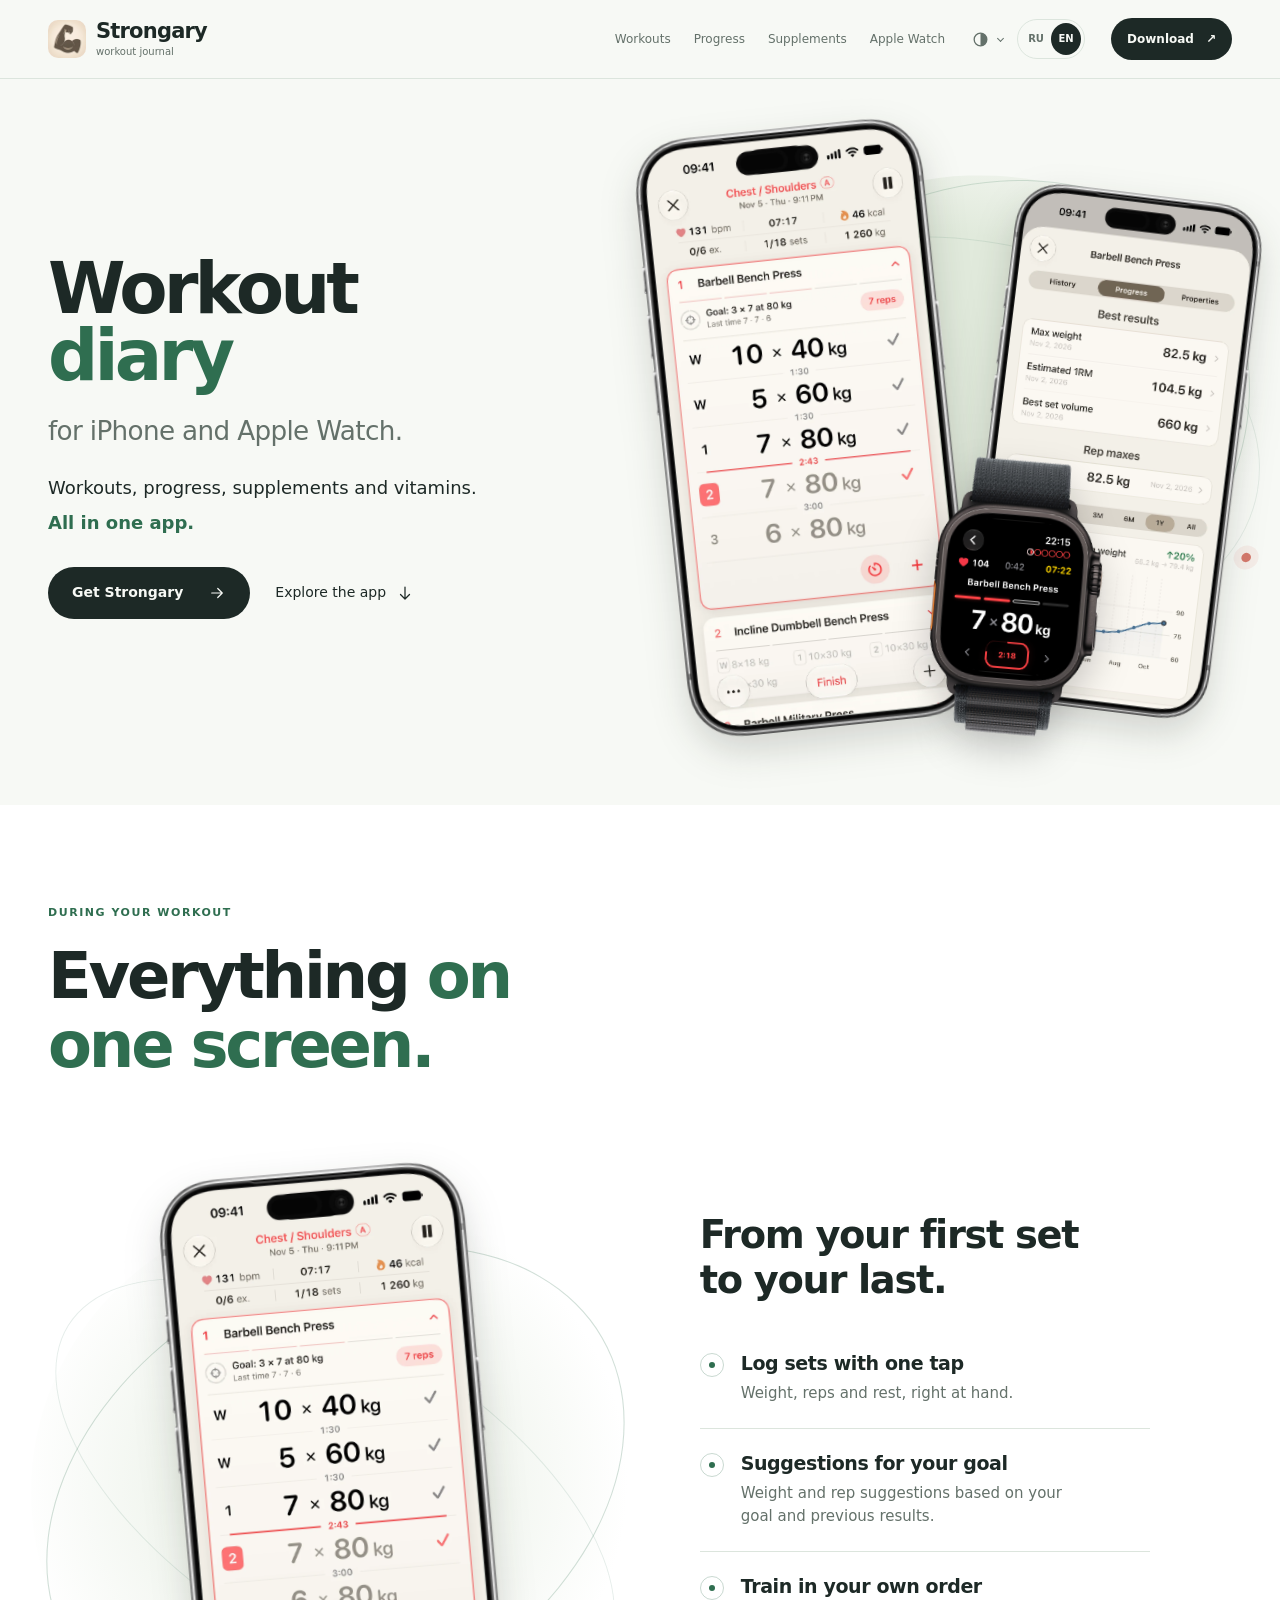
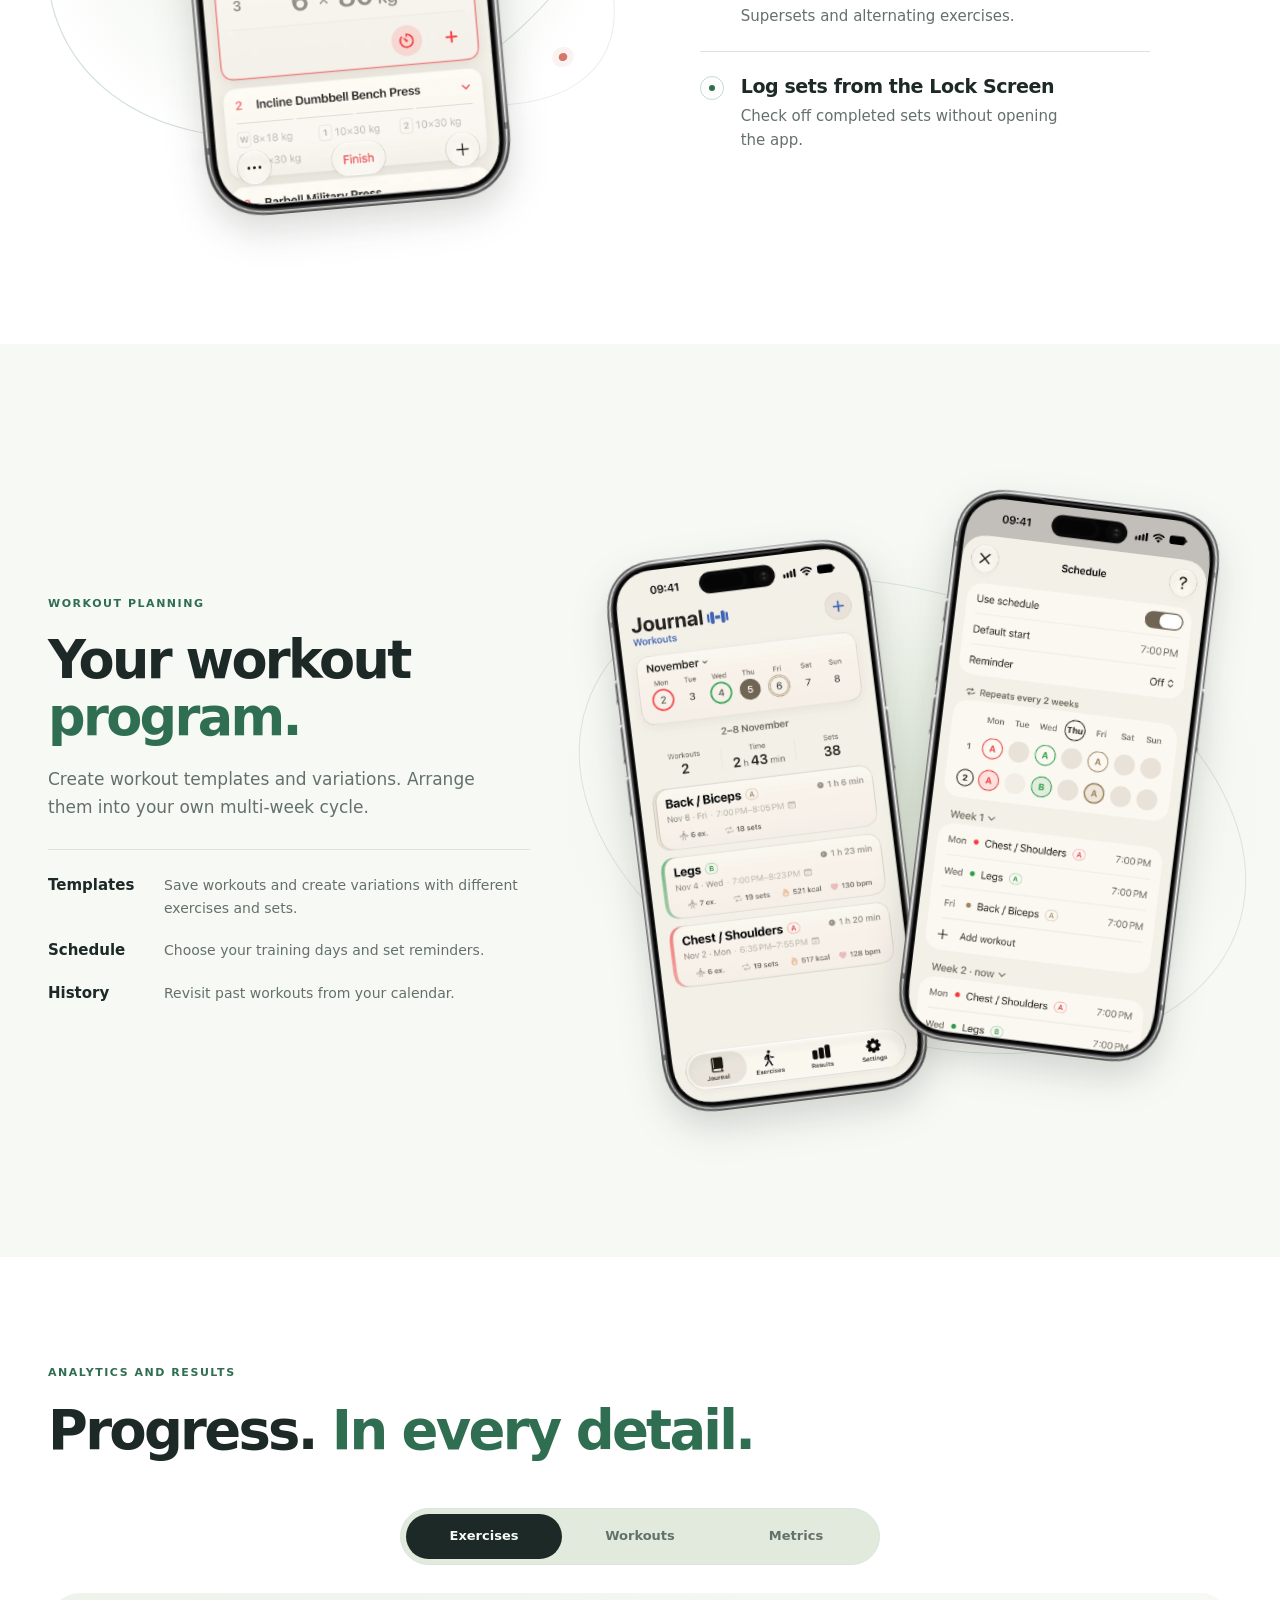
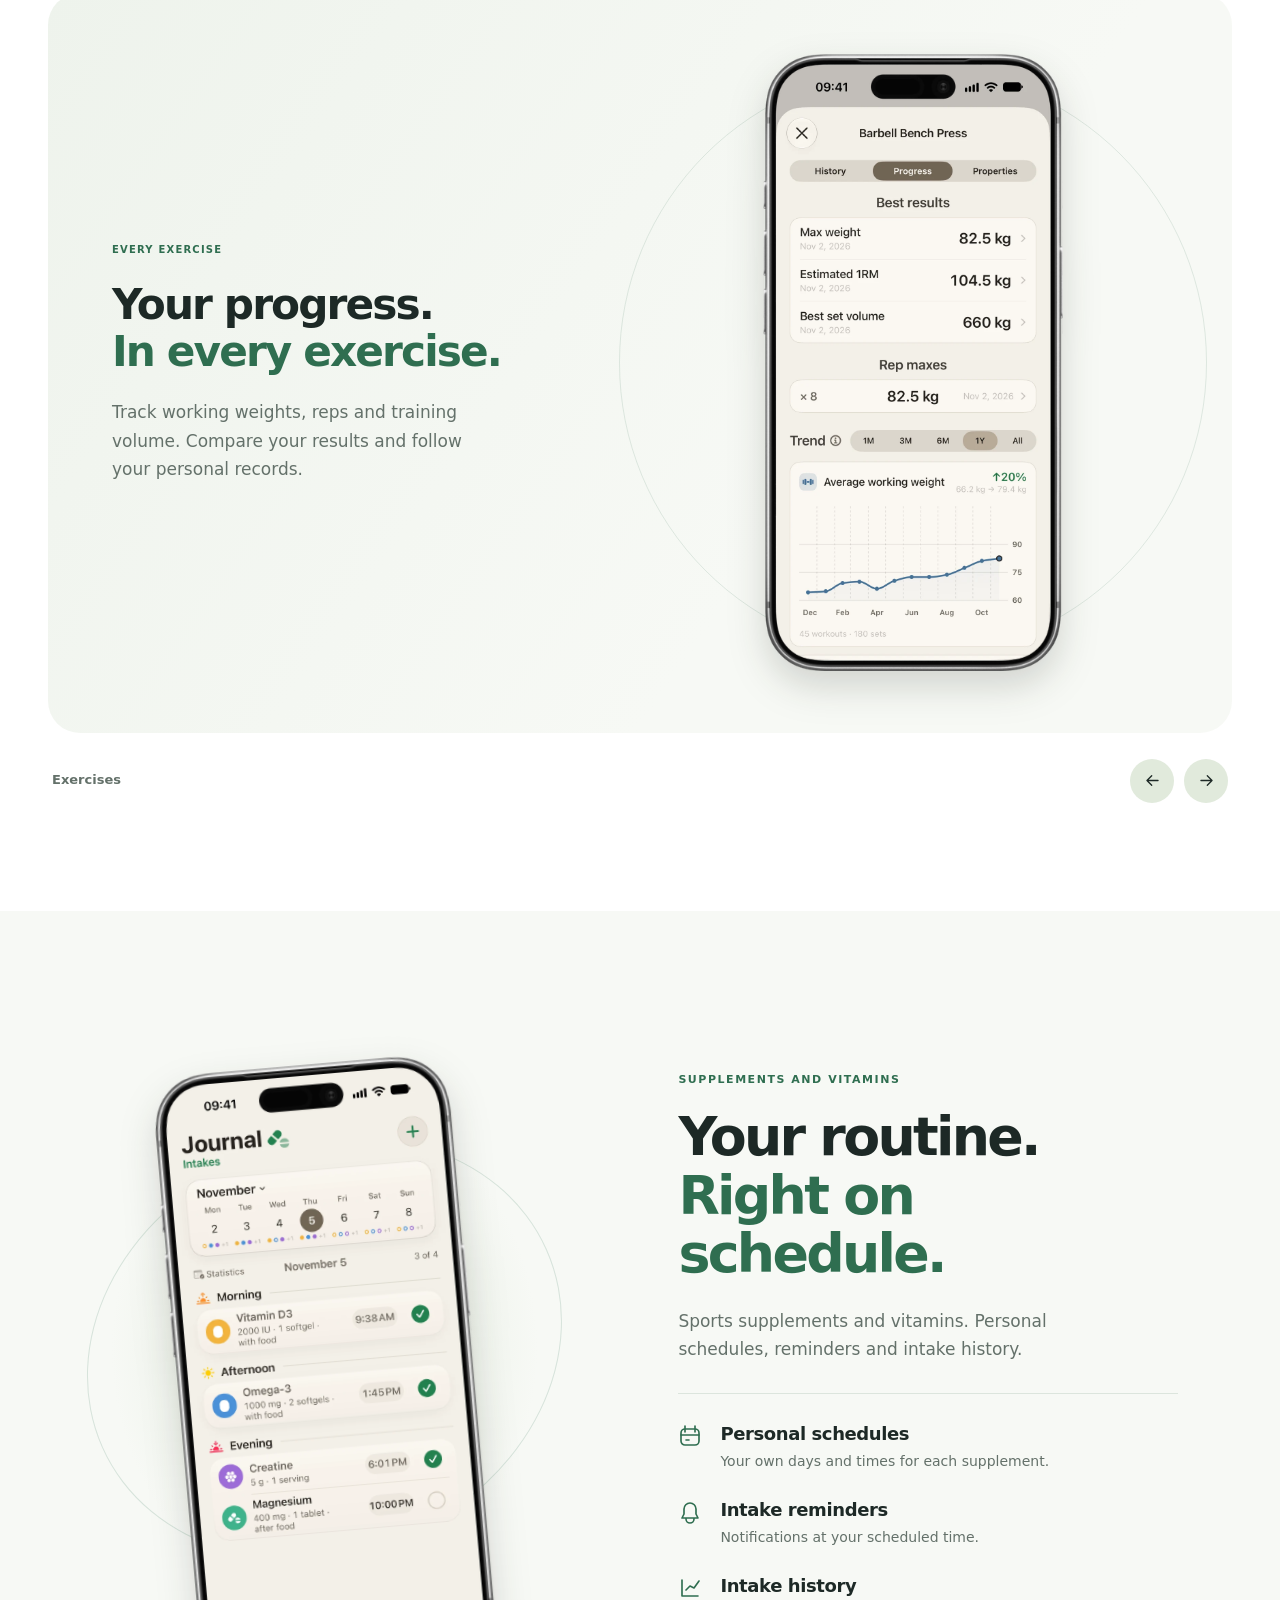
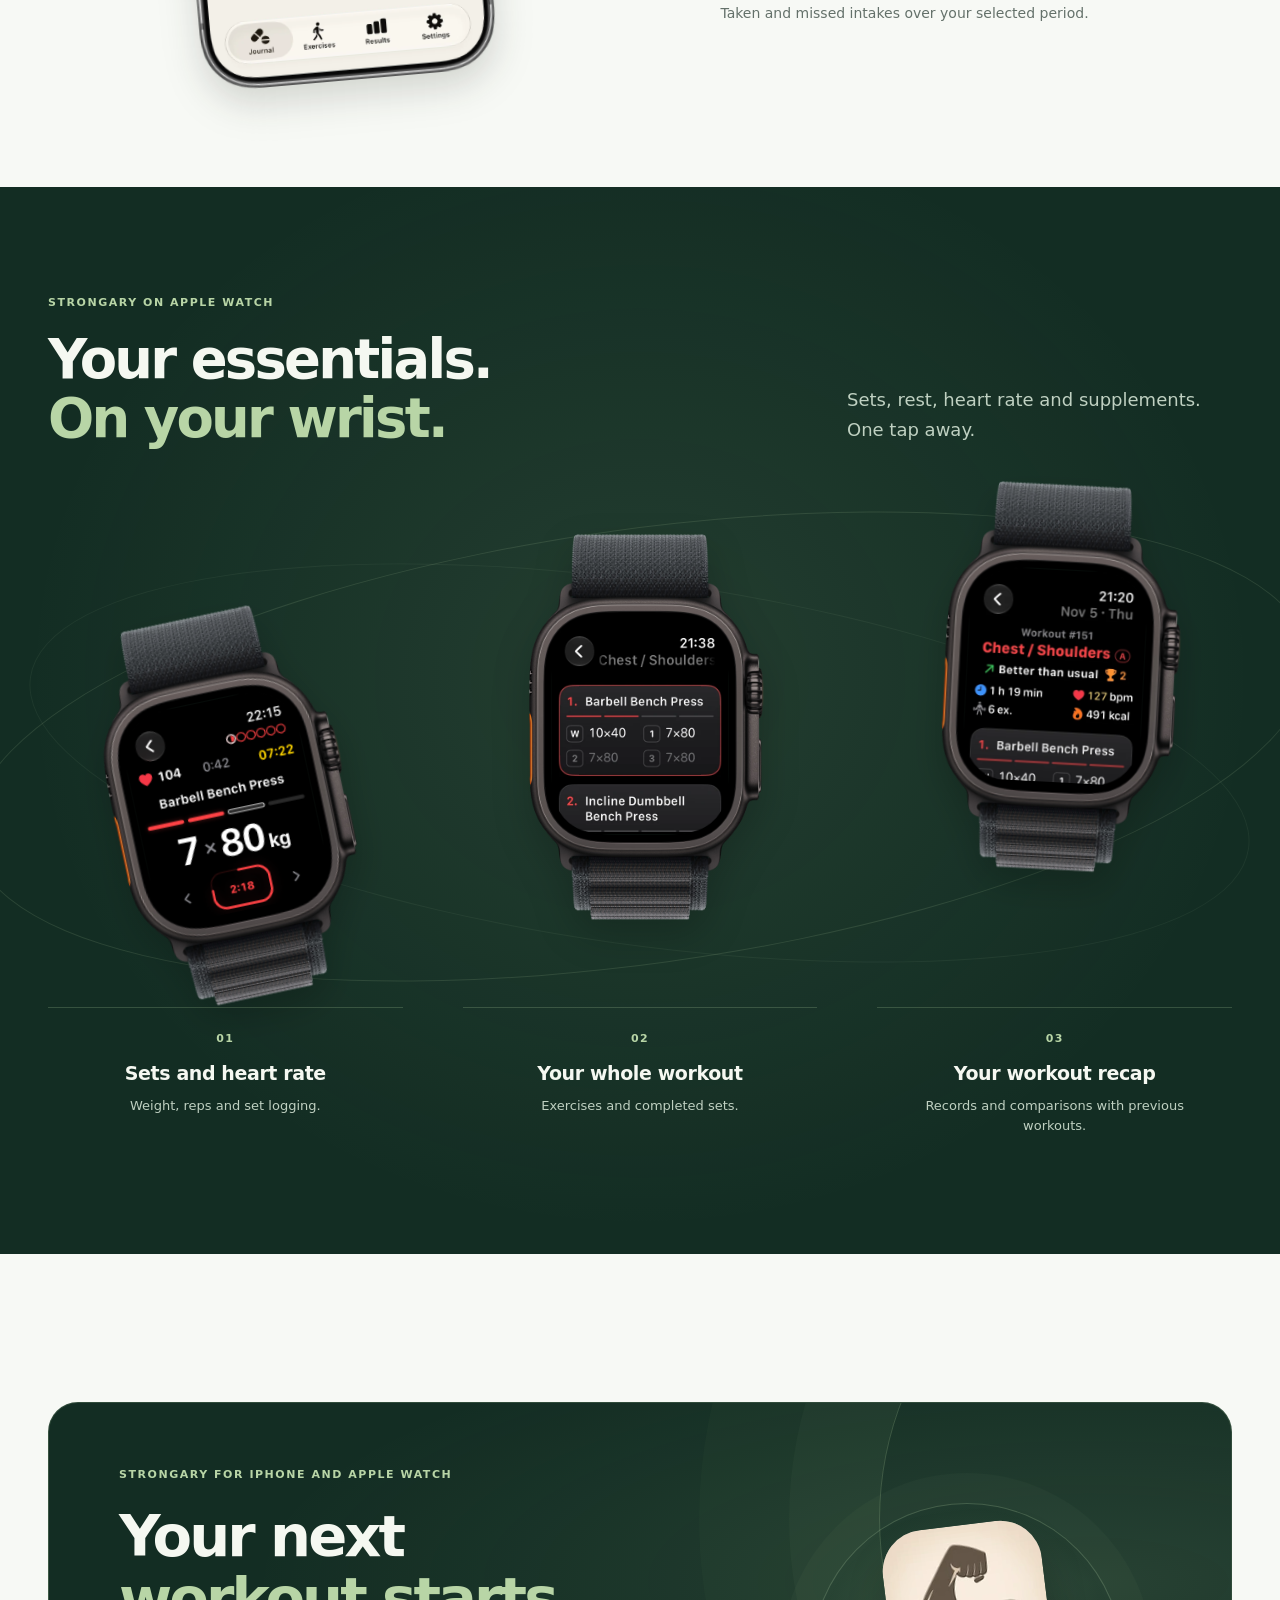
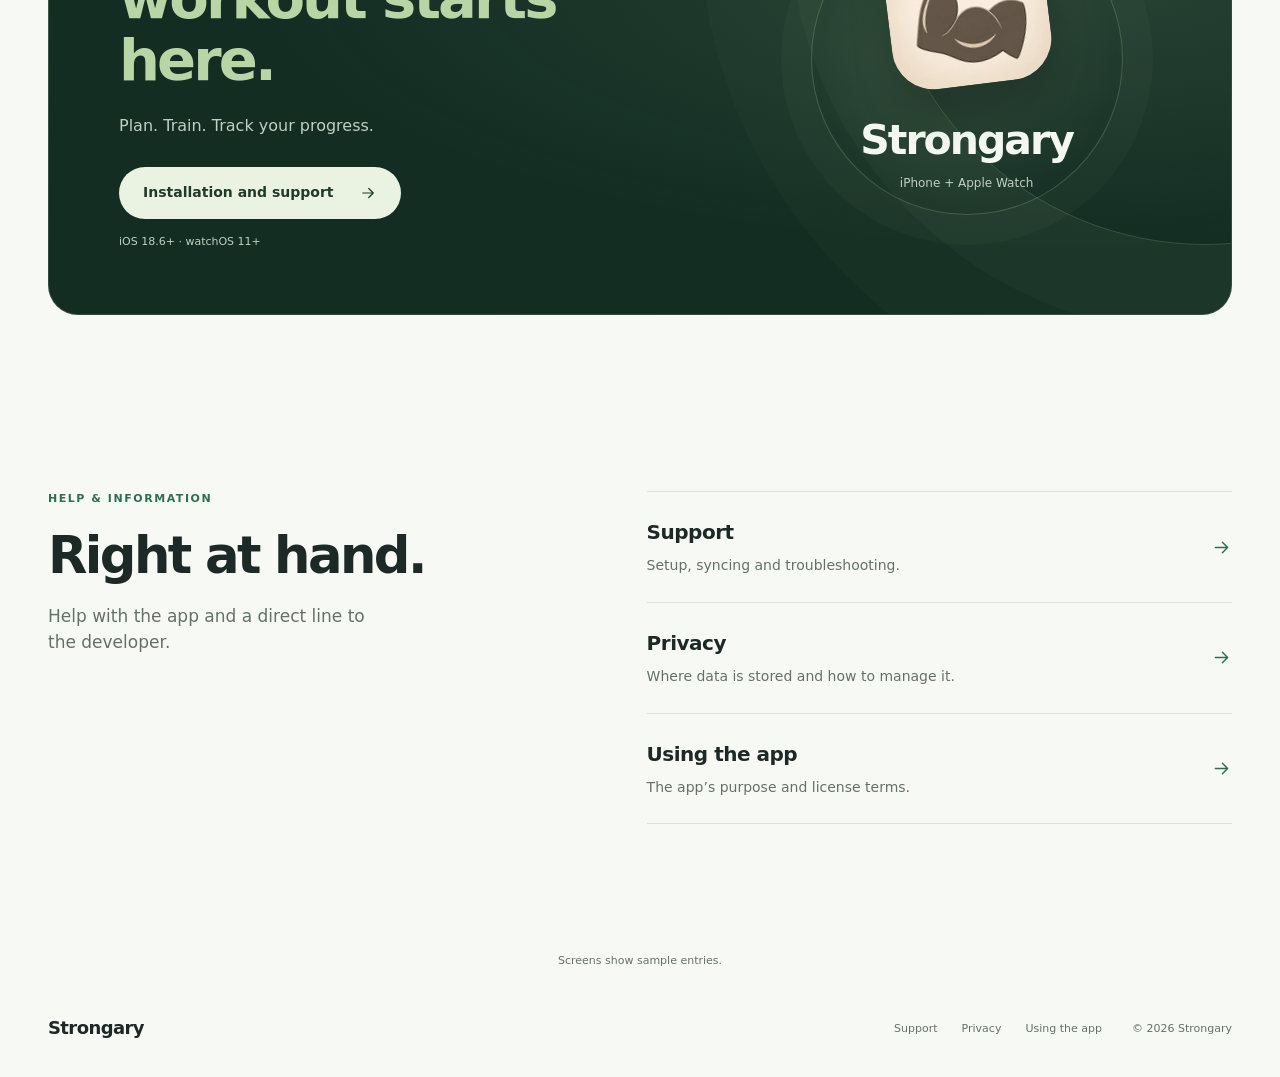
==== commit 84fc033e: "Refine support and legal pages; optimize release website" ====
--- a/en/index.html
+++ b/en/index.html
@@ -2,7 +2,7 @@
 <html lang="en">
 <head>
 <meta charset="utf-8">
-<meta name="viewport" content="width=device-width, initial-scale=1, viewport-fit=cover">
+<meta name="referrer" content="strict-origin-when-cross-origin"><meta name="viewport" content="width=device-width, initial-scale=1, viewport-fit=cover">
 <title>Strongary — workout, supplement and vitamin diary</title>
 <meta name="description" content="Strongary is a workout journal for iPhone and Apple Watch. Plan workouts, log sets, track progress and keep up with your supplements.">
 <meta name="theme-color" content="#f7f9f5">
@@ -22,10 +22,11 @@
 <link rel="icon" href="/favicon.ico" sizes="16x16 32x32 48x48">
 <link rel="icon" type="image/png" sizes="32x32" href="/favicon-32.png">
 <link rel="apple-touch-icon" href="/apple-touch-icon.png">
-<script src="/preferences.js?v=20261106-5"></script>
-<link rel="stylesheet" href="/styles.css?v=20261106-5">
-<script src="/site-config.js?v=20261106-5" defer></script>
-<script src="/site.js?v=20261106-5" defer></script>
+<script src="/preferences.js?v=20261107-1"></script>
+<link rel="preload" as="image" href="/assets/devices/iphone-17-pro-max.webp">
+<link rel="stylesheet" href="/styles.css?v=20261107-1">
+<script src="/site-config.js?v=20261107-1" defer></script>
+<script src="/site.js?v=20261107-1" defer></script>
 
 </head><body><svg class="svg-library" xmlns="http://www.w3.org/2000/svg" aria-hidden="true">
 <symbol id="arrow" viewBox="0 0 24 24"><path d="M5 12h14m-6-6 6 6-6 6"/></symbol>
@@ -62,7 +63,7 @@
     </div>
     <div class="hero-stage" aria-label="Strongary: a workout, progress charts and Apple Watch">
       <div class="hero-backdrop" aria-hidden="true"><i></i><i></i><i></i></div>
-      <div class="hero-device hero-device-progress"><a class="device-phone" href="/assets/screenshots/release/en/iphone/progress.png" data-zoom aria-label="Enlarge: Charts of working weight and exercise progress"><img src="/assets/screenshots/release/en/iphone/progress.webp" alt="Charts of working weight and exercise progress" width="804" height="1748" fetchpriority="high" decoding="async"></a></div>
+      <div class="hero-device hero-device-progress"><a class="device-phone" href="/assets/screenshots/release/en/iphone/progress.png" data-zoom aria-label="Enlarge: Charts of working weight and exercise progress"><img src="/assets/screenshots/release/en/iphone/progress.webp" alt="Charts of working weight and exercise progress" width="804" height="1748" decoding="async"></a></div>
       <div class="hero-device hero-device-workout"><a class="device-phone" href="/assets/screenshots/release/en/iphone/workout.png" data-zoom aria-label="Enlarge: Workout: weight, reps and completed sets"><img src="/assets/screenshots/release/en/iphone/workout.webp" alt="Workout: weight, reps and completed sets" width="804" height="1748" fetchpriority="high" decoding="async"></a></div>
       <div class="hero-watch"><a class="device-watch" href="/assets/screenshots/release/en/watch/set.png?v=20261106-4" data-zoom aria-label="Enlarge: Apple Watch: current set, heart rate and time"><img src="/assets/screenshots/release/en/watch/set.webp?v=20261106-4" alt="Apple Watch: current set, heart rate and time" width="416" height="496" loading="lazy" decoding="async"></a></div>
 
@@ -141,11 +142,6 @@
   </div>
 </section>
 <section class="download-section section-space" id="download" aria-labelledby="download-title"><div class="download-card wrap" data-reveal><div class="download-copy"><p class="eyebrow">STRONGARY FOR IPHONE AND APPLE WATCH</p><h2 id="download-title">Your next<br><span>workout starts here.</span></h2><p class="release-description">Plan. Train. Track your progress.</p><div class="download-action"><a class="button button-light" href="/en/support.html#install" data-app-store>Installation and support <svg class="icon" aria-hidden="true"><use href="#arrow"/></svg></a></div><p class="download-note">iOS 18.6+ · watchOS 11+</p></div><div class="download-brand" aria-hidden="true"><img src="/icon.webp" width="160" height="160" alt="" loading="lazy"><strong>Strongary</strong><span>iPhone + Apple Watch</span></div></div></section>
-<section class="faq-section section-space wrap" aria-labelledby="faq-title"><div class="faq-heading"><p class="eyebrow">ABOUT THE APP</p><h2 id="faq-title">Your questions, <span>answered.</span></h2></div><div class="faq-list">
-  <details><summary>What kinds of workouts is Strongary for?<svg class="icon" aria-hidden="true"><use href="#plus"/></svg></summary><p>For strength training: exercises, sets, weight and reps. For cardio: time and distance. You choose your own program and training load.</p></details>
-  <details><summary>Do I need an Apple Watch?<svg class="icon" aria-hidden="true"><use href="#plus"/></svg></summary><p>No. The diary, templates, charts and supplement tracking are available on iPhone. Apple Watch adds wrist-based workout controls and heart rate recording during your session.</p></details>
-  <details><summary>Can I track food calories and macros?<svg class="icon" aria-hidden="true"><use href="#plus"/></svg></summary><p>No. Strongary tracks supplements and vitamins: their schedules, reminders and intake history. It does not include a food diary.</p></details>
-  <details><summary>How do I install Strongary?<svg class="icon" aria-hidden="true"><use href="#plus"/></svg></summary><p data-release-faq>Install Strongary from the App Store on an iPhone running iOS 18.6 or later. Install the Apple Watch app through the Watch app on your iPhone; watchOS 11 or later is required.</p></details>
-<details><summary>How does Strongary work with Apple Health?<svg class="icon" aria-hidden="true"><use href="#plus"/></svg></summary><p>With your permission, workouts recorded with Apple Watch are saved to Apple Health. You control access to each data type. Learn more in our <a href="/en/privacy.html#health">privacy policy</a>.</p></details></div></section>
+<section class="help-bridge section-space wrap" aria-labelledby="help-title"><div><p class="eyebrow">HELP & INFORMATION</p><h2 id="help-title">Right at hand.</h2><p>Help with the app and a direct line to the developer.</p></div><nav class="service-links" aria-label="Support and documents"><a href="/en/support.html"><div><h3>Support</h3><p>Setup, syncing and troubleshooting.</p></div><svg class="icon" aria-hidden="true"><use href="#arrow"/></svg></a><a href="/en/privacy.html"><div><h3>Privacy</h3><p>Where data is stored and how to manage it.</p></div><svg class="icon" aria-hidden="true"><use href="#arrow"/></svg></a><a href="/en/terms.html"><div><h3>Using the app</h3><p>The app’s purpose and license terms.</p></div><svg class="icon" aria-hidden="true"><use href="#arrow"/></svg></a></nav></section>
 <p class="screens-note wrap">Screens show sample entries.</p>
 </main><footer class="site-footer wrap"><span class="brand">Strongary</span><nav aria-label="Footer links"><a href="/en/support.html">Support</a><a href="/en/privacy.html">Privacy</a><a href="/en/terms.html">Using the app</a></nav><small>© 2026 Strongary</small></footer><dialog class="zoom-dialog" id="zoom-dialog" aria-label="App screenshot"><div class="zoom-toolbar"><p id="zoom-caption"></p><button class="zoom-close" type="button" aria-label="Close screenshot"><svg class="icon" aria-hidden="true"><use href="#close"/></svg></button></div><div class="zoom-image-wrap"><img id="zoom-image" alt=""></div></dialog></body></html>
--- a/styles.css
+++ b/styles.css
@@ -24,7 +24,7 @@
 }
 * { box-sizing: border-box; }
 html { scroll-behavior: smooth; scroll-padding-top: 100px; }
-body { margin: 0; background: var(--paper); color: var(--ink); font: 400 17px/1.55 -apple-system, BlinkMacSystemFont, "Helvetica Neue", "Segoe UI", sans-serif; -webkit-font-smoothing: antialiased; }
+body { margin: 0; background: var(--paper); color: var(--ink); font: 400 17px/1.55 system-ui, -apple-system, BlinkMacSystemFont, "Segoe UI", Roboto, "Helvetica Neue", Arial, sans-serif; -webkit-font-smoothing: antialiased; }
 body.modal-open { overflow: hidden; }
 a { color: inherit; text-decoration: none; }
 button, a, summary { -webkit-tap-highlight-color: transparent; }
@@ -96,7 +96,7 @@
 /* Real screenshots inside device frames. No reconstructed product UI. */
 .device-phone { display: block; width: 100%; position: relative; aspect-ratio: 389 / 800; isolation: isolate; filter: drop-shadow(0 16px 18px rgb(21 32 19 / 17%)); cursor: zoom-in; }
 .device-phone img { position: absolute; left: 4.4%; top: 1.7%; width: 91.2%; height: 96.5%; object-fit: contain; background: #000; border-radius: 14% / 6.4%; }
-.device-phone::after { content: ""; position: absolute; inset: 0; background: url("assets/devices/iphone-17-pro-max.png") center / 100% 100% no-repeat; pointer-events: none; }
+.device-phone::after { content: ""; position: absolute; inset: 0; background: url("assets/devices/iphone-17-pro-max.webp") center / 100% 100% no-repeat; pointer-events: none; }
 .device-watch { display: block; position: relative; width: 100%; aspect-ratio: 600 / 960; isolation: isolate; filter: drop-shadow(0 16px 18px rgb(0 0 0 / 20%)); cursor: zoom-in; }
 .device-watch::after { content: ""; position: absolute; inset: 0; background: url("assets/devices/apple-watch-ultra-3-black.webp") center / 100% 100% no-repeat; pointer-events: none; }
 .device-watch img { position: absolute; left: 14.667%; top: 23.125%; width: 70.667%; height: 53.75%; object-fit: contain; background: #000; border-radius: 26% / 21%; }
@@ -882,3 +882,91 @@
  .faq-list summary { gap:14px; }
 }
 @media (max-width:360px) { .main-nav a::before { inset-inline:-4px; } }
+
+/* Help and legal information: clear routes, readable documents, no hidden answers. */
+.help-bridge { display:grid; grid-template-columns:1fr 1.15fr; gap:clamp(40px,7vw,100px); align-items:start; }
+.help-bridge h2 { margin:20px 0; font-size:clamp(36px,4vw,54px); }
+.help-bridge > div > p:last-child { max-width:340px; color:var(--muted); font-size:17px; }
+.service-links a { display:flex; align-items:center; justify-content:space-between; gap:24px; padding:25px 0; border-top:1px solid var(--line); }
+.service-links a:last-child { border-bottom:1px solid var(--line); }
+.service-links h3 { font-size:20px; letter-spacing:-.025em; }
+.service-links p { font-size:14px; color:var(--muted); margin-top:7px; }
+.service-links .icon { width:21px; height:21px; color:var(--accent); transition:translate .25s var(--ease); }
+.service-links a:hover .icon { translate:4px 0; }
+.service-links a:hover h3 { color:var(--accent); }
+.help-page, .legal-page { padding-block:70px 100px; max-width:1120px; }
+.help-hero { display:grid; grid-template-columns:minmax(0,1fr) 380px; gap:72px; align-items:center; padding-bottom:70px; }
+.help-hero h1, .document-hero h1 { font-size:clamp(36px,5.2vw,64px); line-height:1.08; letter-spacing:-.045em; font-weight:620; margin:20px 0 25px; }
+.help-hero .document-lead, .document-hero .document-lead { font-size:20px; line-height:1.6; color:var(--muted); max-width:690px; }
+.help-contact { padding:30px; border:1px solid var(--line); border-radius:24px; background:var(--white); }
+.help-contact .eyebrow { font-size:10px; }
+.help-contact h2 { font-size:27px; margin:16px 0; letter-spacing:-.035em; }
+.help-contact p:not(.eyebrow) { font-size:14px; color:var(--muted); }
+.help-contact .button { margin-top:25px; width:100%; gap:16px; }
+.support-address { display:block; width:fit-content; margin-top:18px; font-size:15px; color:var(--accent); text-underline-offset:4px; overflow-wrap:anywhere; }
+.support-address:hover { text-decoration:underline; }
+.help-contact .contact-hint { font-size:12px!important; margin-top:6px; }
+.document-layout { display:grid; grid-template-columns:230px minmax(0,1fr); gap:70px; align-items:start; border-top:1px solid var(--line); padding-top:42px; }
+.document-toc { position:sticky; top:110px; display:flex; flex-direction:column; align-items:flex-start; max-height:calc(100vh - 140px); overflow:auto; padding:0 8px 8px 0; }
+.document-toc .eyebrow { margin-bottom:14px; font-size:10px; }
+.document-toc a { font-size:13px; color:var(--muted); padding-block:8px; line-height:1.4; }
+.document-toc a:hover { color:var(--accent); text-decoration:underline; text-underline-offset:4px; }
+.document-content { min-width:0; font-size:17px; line-height:1.7; }
+.document-content p, .document-content ul, .document-content ol { color:var(--muted); margin:0 0 18px; }
+.document-content ol, .document-content ul { padding-left:24px; }
+.document-content li { padding-left:4px; margin-bottom:12px; }
+.document-content a:not(.text-link) { color:var(--accent); text-decoration:underline; text-underline-offset:4px; overflow-wrap:anywhere; }
+.document-content h2 { font-size:28px; line-height:1.2; letter-spacing:-.03em; margin:0 0 22px; scroll-margin-top:20px; }
+.document-content h3 { font-size:18px; line-height:1.4; letter-spacing:-.015em; margin:26px 0 15px; }
+.help-topic, .legal-clause { padding-bottom:42px; margin-bottom:38px; border-bottom:1px solid var(--line); scroll-margin-top:20px; }
+.help-topic:last-child, .legal-clause:last-child { margin-bottom:0; padding-bottom:0; border-bottom:0; }
+.help-note { border-left:3px solid var(--accent); padding:6px 0 6px 20px; margin:26px 0; }
+.help-note p { margin:0; color:var(--ink); }
+.document-hero { max-width:870px; margin-bottom:42px; }
+.document-hero h1 { font-size:clamp(31px,4.3vw,52px); overflow-wrap:anywhere; }
+.document-hero p:not(.eyebrow) { color:var(--muted); margin-bottom:18px; }
+.document-hero .upd { font-size:13px; }
+.document-hero a { color:var(--accent); text-decoration:underline; text-underline-offset:4px; }
+.privacy-overview { display:grid; grid-template-columns:repeat(3,minmax(0,1fr)); gap:36px; border-top:1px solid var(--line); padding-block:30px 40px; }
+.privacy-overview h2 { font-size:18px; letter-spacing:-.02em; margin:0 0 10px; }
+.privacy-overview p { color:var(--muted); font-size:14px; }
+/* A solid background remains when advanced blur is unavailable. */
+@supports not ((backdrop-filter:blur(1px)) or (-webkit-backdrop-filter:blur(1px))) { .site-header { background:var(--paper); } }
+@media (max-width:1000px) {
+ .help-hero { grid-template-columns:minmax(0,1fr) 330px; gap:36px; }
+ .help-contact { padding:24px; }
+ .document-layout { grid-template-columns:180px minmax(0,1fr); gap:38px; }
+ .document-toc { top:140px; max-height:calc(100vh - 165px); }
+}
+@media (max-width:760px) {
+ .help-page, .legal-page { padding-block:45px 70px; }
+ .help-hero { grid-template-columns:1fr; gap:30px; padding-bottom:40px; }
+ .help-hero h1 br { display:none; }
+ .help-hero h1 { font-size:42px; }
+ .help-hero .document-lead, .document-hero .document-lead { font-size:18px; }
+ .help-contact { max-width:520px; }
+ .document-layout { grid-template-columns:1fr; gap:32px; padding-top:24px; }
+ .document-toc { position:static; flex-direction:row; gap:8px; max-height:none; overflow:auto; align-items:center; padding:0 0 12px; margin-right:-4px; }
+ .document-toc .eyebrow { display:none; }
+ .document-toc a { flex:none; white-space:nowrap; border:1px solid var(--line); border-radius:100px; padding:10px 16px; }
+ .document-content { font-size:16px; }
+ .document-content h2 { font-size:26px; }
+ .privacy-overview { gap:24px; }
+ .help-bridge { grid-template-columns:1fr; gap:32px; }
+ .help-bridge > div > p:last-child { max-width:460px; }
+ .help-topic, .legal-clause { margin-bottom:30px; padding-bottom:30px; }
+}
+@media (max-width:520px) {
+ .help-hero h1 { font-size:38px; }
+ .document-hero h1 { font-size:clamp(28px,7.2vw,36px); letter-spacing:-.035em; }
+ .document-hero { margin-bottom:28px; }
+ .privacy-overview { grid-template-columns:1fr; gap:20px; padding-block:24px; }
+ .privacy-overview h2 { margin-bottom:6px; }
+ .help-contact { padding:24px; border-radius:20px; }
+ .help-contact h2 { font-size:26px; }
+ .service-links a { padding-block:22px; }
+ .site-footer nav { font-size:12px; }
+}
+@supports not (overflow:clip) {
+ .hero, .training-section, .plan-section, .intakes-section, .watch-section { overflow:hidden; }
+}
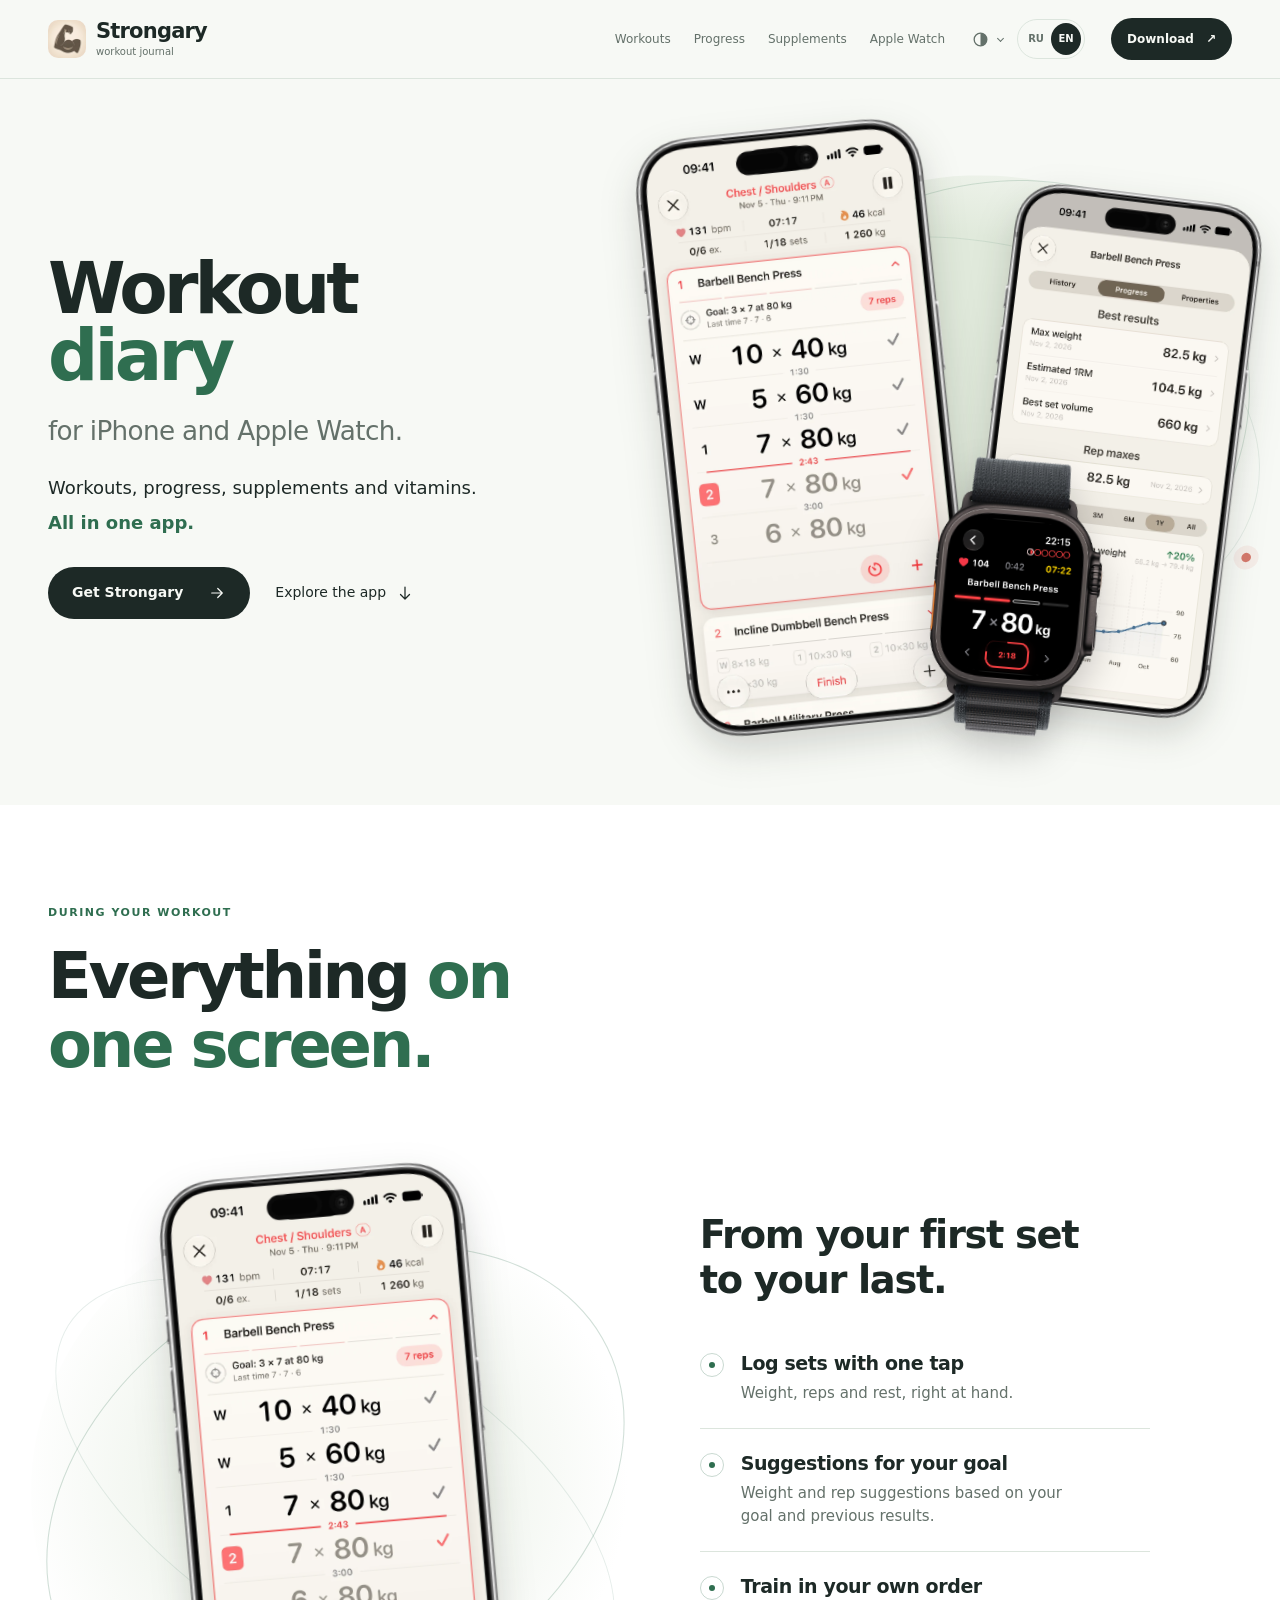
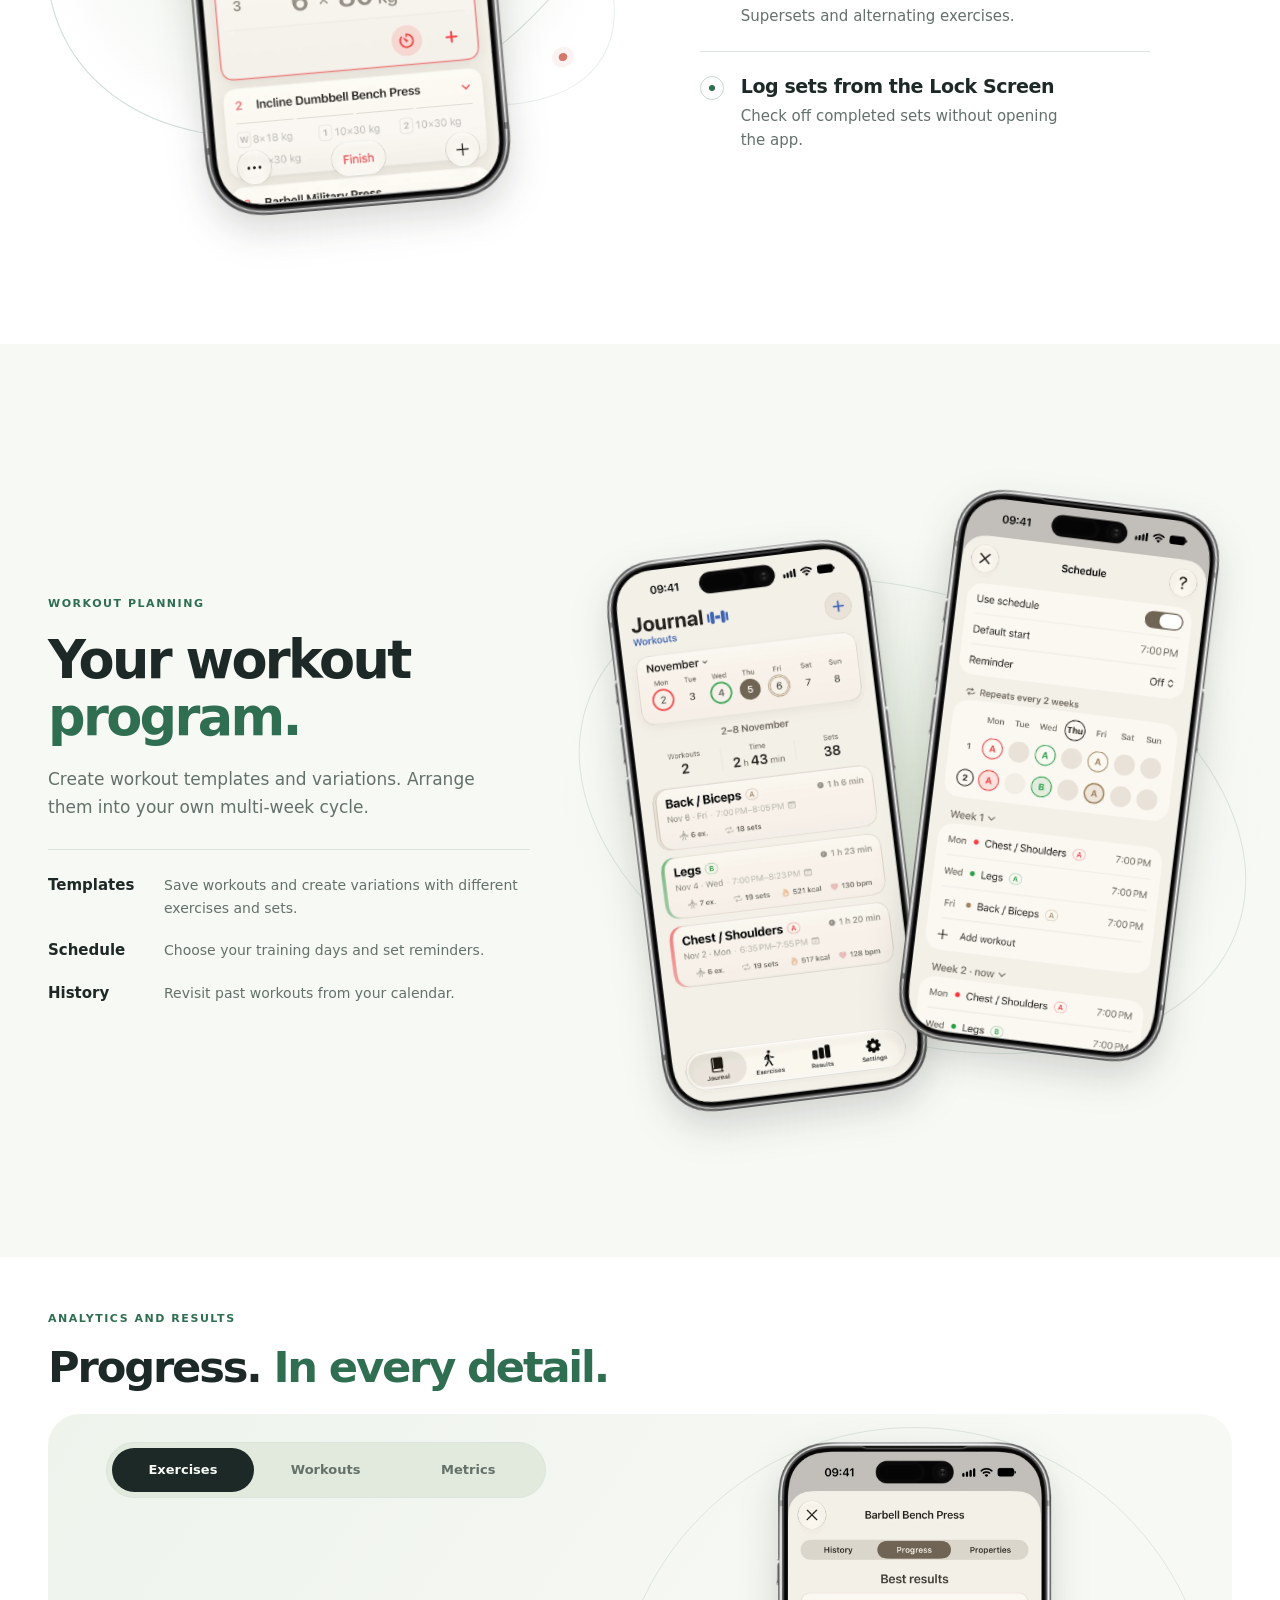
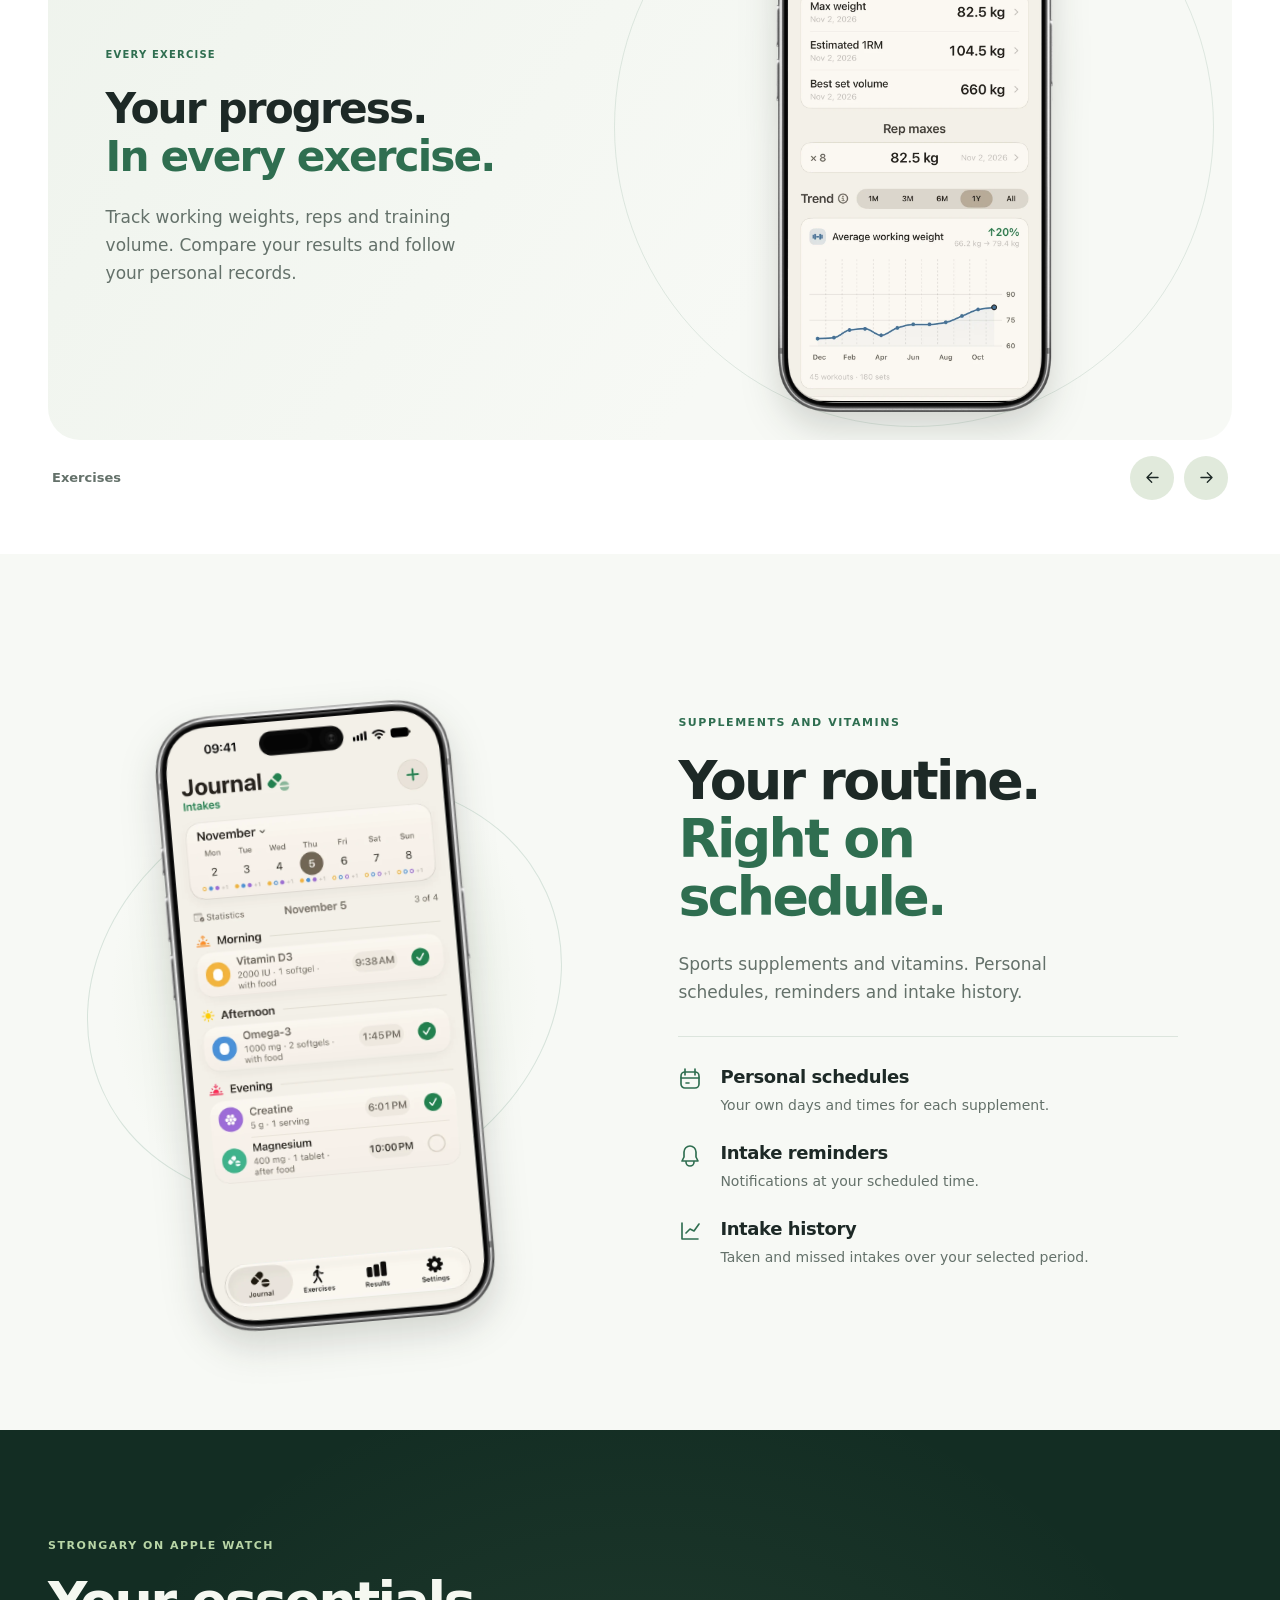
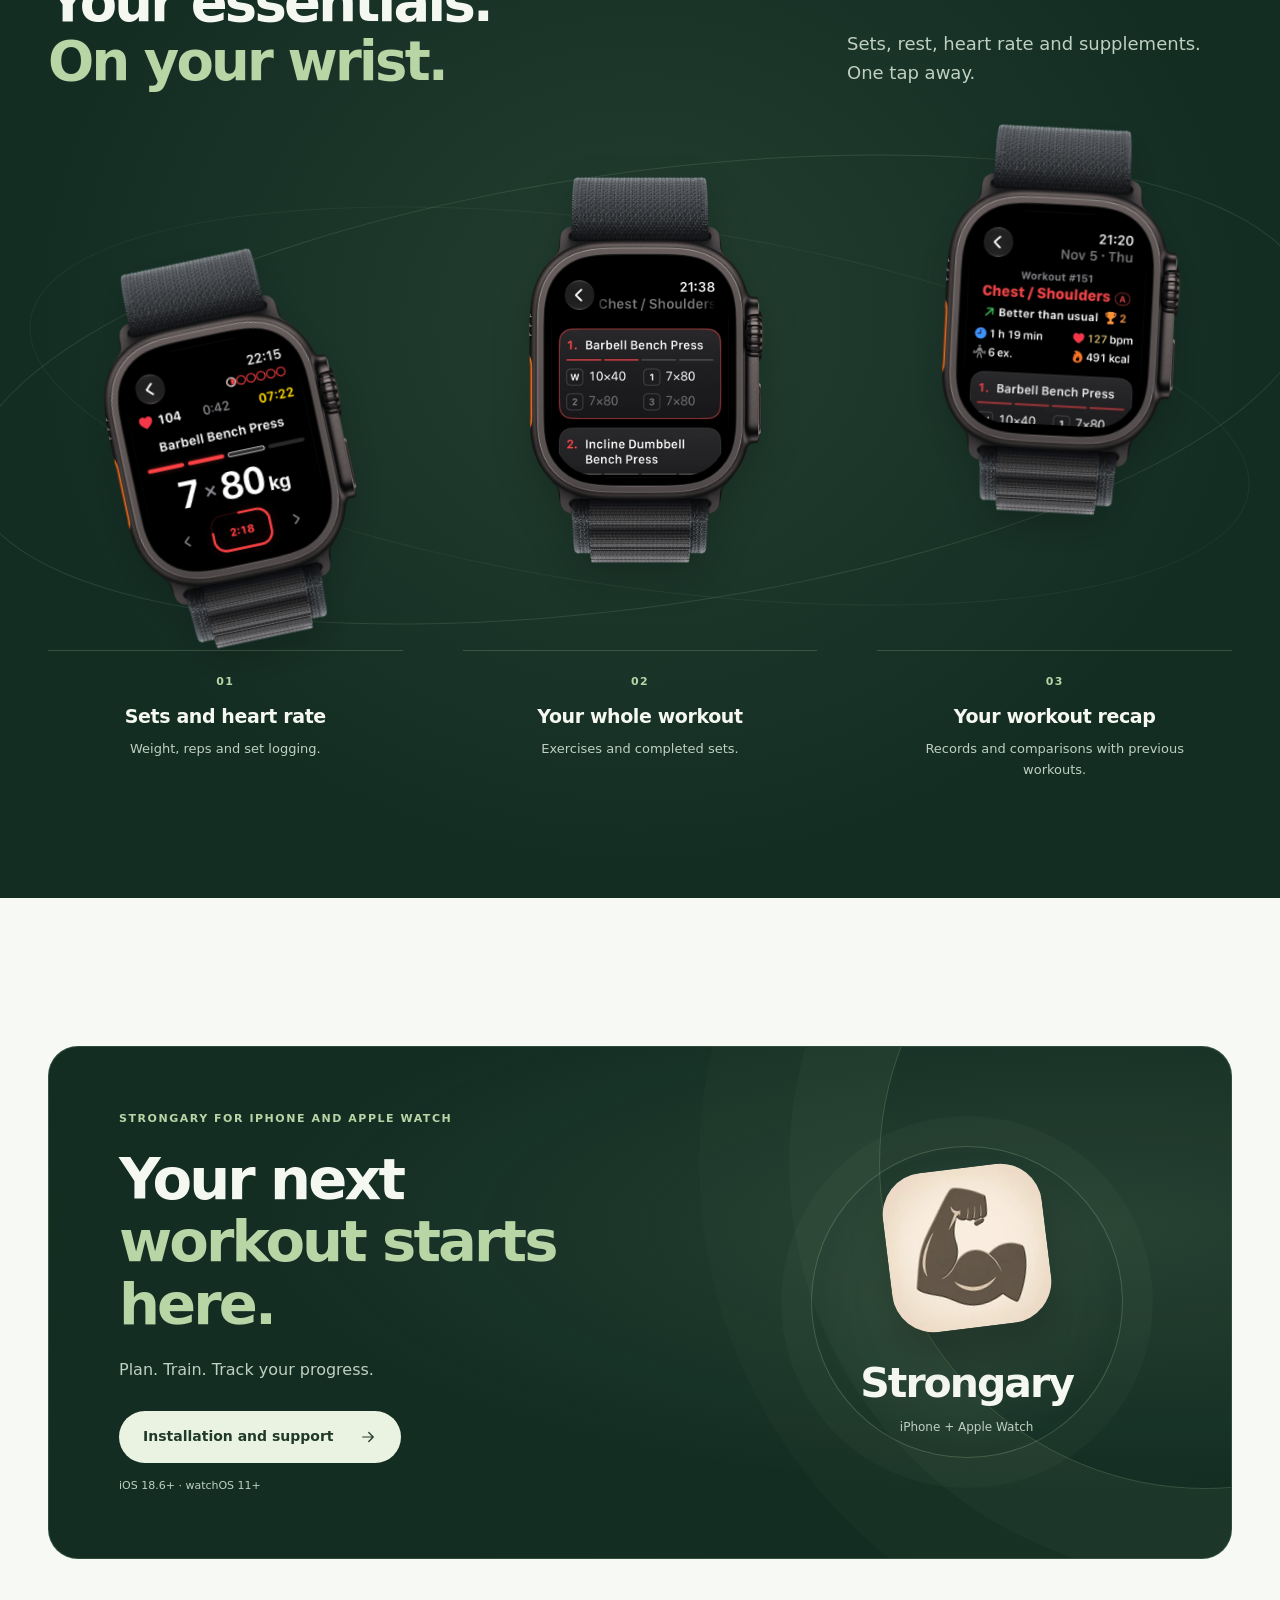
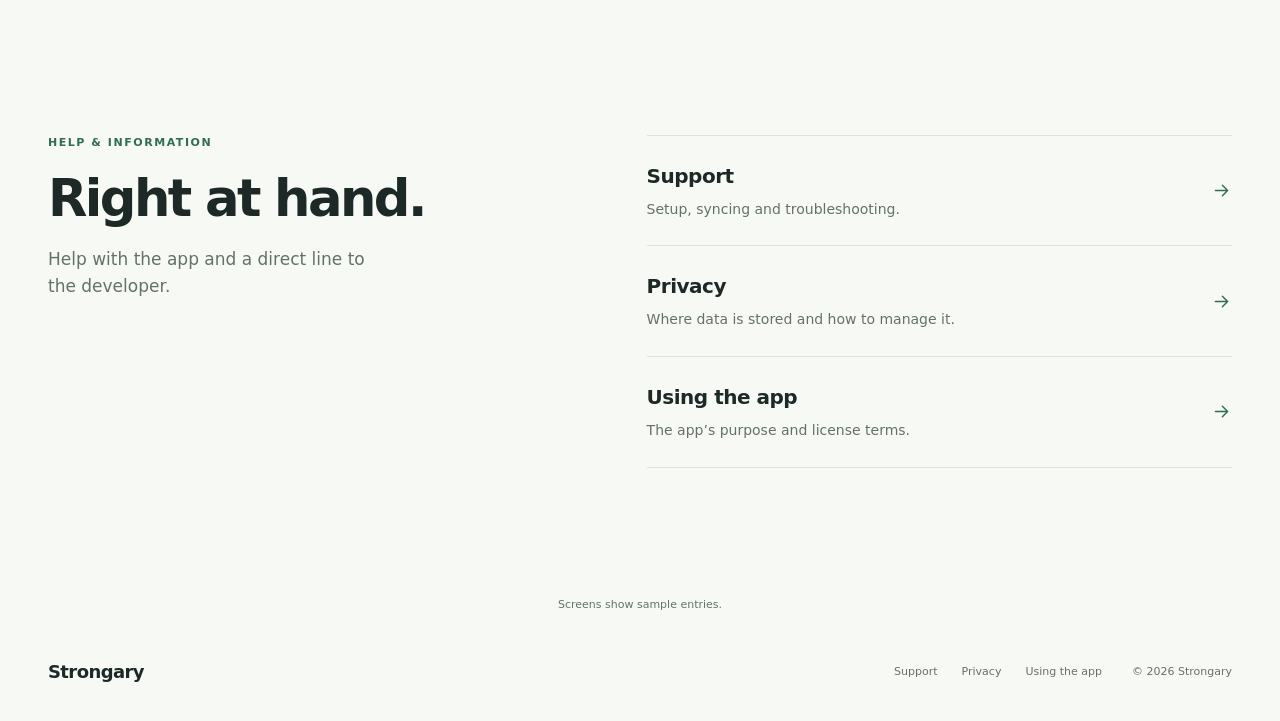
==== commit 883bcde0: "Integrate desktop progress tabs and fit the gallery to laptop screens" ====
--- a/en/index.html
+++ b/en/index.html
@@ -22,11 +22,11 @@
 <link rel="icon" href="/favicon.ico" sizes="16x16 32x32 48x48">
 <link rel="icon" type="image/png" sizes="32x32" href="/favicon-32.png">
 <link rel="apple-touch-icon" href="/apple-touch-icon.png">
-<script src="/preferences.js?v=20261107-1"></script>
+<script src="/preferences.js?v=20261107-3"></script>
 <link rel="preload" as="image" href="/assets/devices/iphone-17-pro-max.webp">
-<link rel="stylesheet" href="/styles.css?v=20261107-1">
-<script src="/site-config.js?v=20261107-1" defer></script>
-<script src="/site.js?v=20261107-1" defer></script>
+<link rel="stylesheet" href="/styles.css?v=20261107-3">
+<script src="/site-config.js?v=20261107-3" defer></script>
+<script src="/site.js?v=20261107-3" defer></script>
 
 </head><body><svg class="svg-library" xmlns="http://www.w3.org/2000/svg" aria-hidden="true">
 <symbol id="arrow" viewBox="0 0 24 24"><path d="M5 12h14m-6-6 6 6-6 6"/></symbol>
--- a/styles.css
+++ b/styles.css
@@ -163,8 +163,8 @@
 .progress-phone { width: 265px; max-width: 100%; }
 .gallery-controls { display: grid; grid-template-columns: 1fr auto; align-items: center; gap: 24px; padding: 26px 4px 0; }
 .gallery-caption { font-size: 13px; font-weight: 550; color: var(--muted); }
-.gallery-tabs { position:relative; isolation:isolate; display:grid; grid-template-columns:repeat(3,minmax(0,1fr)); width:min(100%,480px); margin:0 auto 28px; padding:5px; border:1px solid var(--line); border-radius:100px; background:var(--scene); }
-.gallery-tabs::before { content:""; position:absolute; z-index:-1; inset:5px auto 5px 5px; width:calc((100% - 10px) / 3); border-radius:100px; background:var(--ink); transform:translateX(calc(var(--active-tab,0) * 100%)); transition:transform .45s var(--ease); }
+.gallery-tabs { --tab-inset:5px; position:relative; isolation:isolate; display:grid; grid-template-columns:repeat(3,minmax(0,1fr)); width:min(100%,480px); margin:0 auto 28px; padding:var(--tab-inset); border:1px solid var(--line); border-radius:100px; background:var(--scene); }
+.gallery-tabs::before { content:""; position:absolute; z-index:-1; inset:var(--tab-inset) auto var(--tab-inset) var(--tab-inset); width:calc((100% - var(--tab-inset) - var(--tab-inset)) / 3); border-radius:100px; background:var(--ink); transform:translateX(calc(var(--active-tab,0) * 100%)); transition:transform .45s var(--ease); }
 .progress-gallery[data-active-tab="1"] { --active-tab:1; }
 .progress-gallery[data-active-tab="2"] { --active-tab:2; }
 .gallery-tabs button { min-height:44px; min-width:0; padding:12px 18px; border:0; border-radius:100px; background:transparent; color:var(--muted); font-size:13px; font-weight:550; transition:color .3s; }
@@ -465,8 +465,9 @@
   .plan-visual { min-height: 430px; }
   .plan-phone { width: 205px; }
   .progress-panel { grid-template-columns: 1fr; gap: 32px; padding: 35px; }
-  .is-enhanced .progress-panel { grid-template-rows: 1fr auto; }
-  .progress-panel-copy { min-height: 250px; }
+  .is-enhanced .progress-panel { grid-template-rows: auto 1fr; }
+  .progress-panel-visual { grid-row: 1; grid-template-columns: minmax(0, 1fr); }
+  .progress-panel-copy { grid-row: 2; align-self: start; }
   .progress-panel h3 { font-size: 36px; margin-block: 18px; }
   .progress-panel-copy > p:not(.panel-kicker) { max-width: 420px; }
   .progress-phone { width: 235px; }
@@ -498,7 +499,6 @@
   .plan-features span { font-size: 12px; }
   .plan-visual { min-height: 420px; }
   .progress-panel { padding: 28px 24px 30px; gap: 24px; }
-  .progress-panel-copy { min-height: 265px; }
   .progress-panel h3 { font-size: 30px; }
   .progress-panel-copy > p:not(.panel-kicker) { font-size: 15px; }
   .progress-phone { width: 220px; }
@@ -506,8 +506,7 @@
   .metric-tags span { font-size: 11px; }
   .metric-tags span + span::before { margin-right: 12px; }
   .gallery-controls { grid-template-columns: 1fr auto; gap: 15px; padding: 18px 0 0; }
-  .gallery-tabs { margin-bottom:22px; }
-  .gallery-tabs button { padding-inline:8px; font-size:11px; }
+  .gallery-tabs button { padding-inline:8px; font-size:12px; }
   .gallery-arrows { gap: 8px; }
   .intakes-showcase { padding: 27px 22px 30px; }
   .intakes-stage { aspect-ratio: .86; }
@@ -750,6 +749,22 @@
 .intakes-highlights h3 { font-size:18px; }
 .intakes-highlights p { max-width:none; margin-top:6px; font-size:14px; }
 .intakes-stage::after { left:6%; right:6%; top:19%; bottom:19%; }
+/* Desktop tabs share the card without moving with its animated slides. */
+@media (min-width:761px) {
+ .progress-section { --progress-space:clamp(40px,6vh,80px); padding-block:var(--progress-space); scroll-margin-top:calc(-1 * var(--progress-space)); }
+ .progress-section .section-heading { margin-bottom:24px; }
+ .progress-section .section-heading h2 { margin-top:16px; font-size:clamp(38px,4.8vh,58px); }
+ .progress-gallery { --gallery-inset:clamp(32px,4.5vw,64px); --gallery-gap:clamp(32px,4.2vw,60px); --gallery-headroom:330px; position:relative; }
+ .progress-gallery.is-enhanced > .gallery-tabs { position:absolute; z-index:2; top:28px; left:var(--gallery-inset); width:min(440px,calc((100% - var(--gallery-inset) - var(--gallery-inset) - var(--gallery-gap)) / 2.05)); margin:0; }
+ .progress-gallery .progress-panel { grid-template-columns:minmax(0,1fr) minmax(0,1.05fr); min-height:0; padding:28px var(--gallery-inset); gap:var(--gallery-gap); }
+ .progress-gallery.is-enhanced .progress-panel-copy { padding-top:80px; }
+ .progress-gallery .progress-phone { width:clamp(190px,calc((100vh - var(--gallery-headroom)) * .486),300px); }
+ .progress-gallery .gallery-controls { padding-top:16px; }
+}
+@media (min-width:761px) and (max-width:1000px) {
+ .progress-gallery { --gallery-headroom:360px; }
+ .progress-gallery .gallery-tabs button { padding-inline:6px; font-size:12px; }
+}
 @media (max-width:1000px) {
  .plan-card { gap:35px; grid-template-columns:minmax(0,.92fr) minmax(0,1.08fr); }
  .plan-visual { min-height:520px; gap:14px; }
@@ -776,7 +791,9 @@
  .plan-features span { font-size:14px; }
  .plan-visual { width:100%; max-width:610px; margin-inline:auto; min-height:590px; padding-block:30px; }
  .plan-visual .plan-phone { width:min(250px,44%); }
- .progress-panel { grid-template-columns:1fr; padding:34px; gap:30px; }
+ .progress-section .section-heading { margin-bottom:24px; }
+ .gallery-tabs { --tab-inset:2px; margin-bottom:12px; }
+ .progress-panel { grid-template-columns:minmax(0,1fr); min-height:0; padding:24px 34px 34px; gap:30px; }
  .progress-phone { width:250px; }
  .intakes-layout { grid-template-columns:1fr; gap:35px; }
  .intakes-copy { display:contents; }
@@ -796,9 +813,8 @@
  .plan-features span { font-size:13px; }
  .plan-visual { min-height:clamp(360px,113vw,520px); gap:12px; }
  .plan-visual .plan-phone { width:45%; }
- .progress-panel { padding:28px 24px; gap:26px; }
+ .progress-panel { padding:24px; gap:26px; }
  .progress-phone { width:240px; }
- .progress-panel-copy { min-height:265px; }
  .intakes-heading h2 { font-size:clamp(34px,8.5vw,42px); }
  .intakes-stage { height:510px; }
  .intake-phone-day { width:240px; top:25px; }
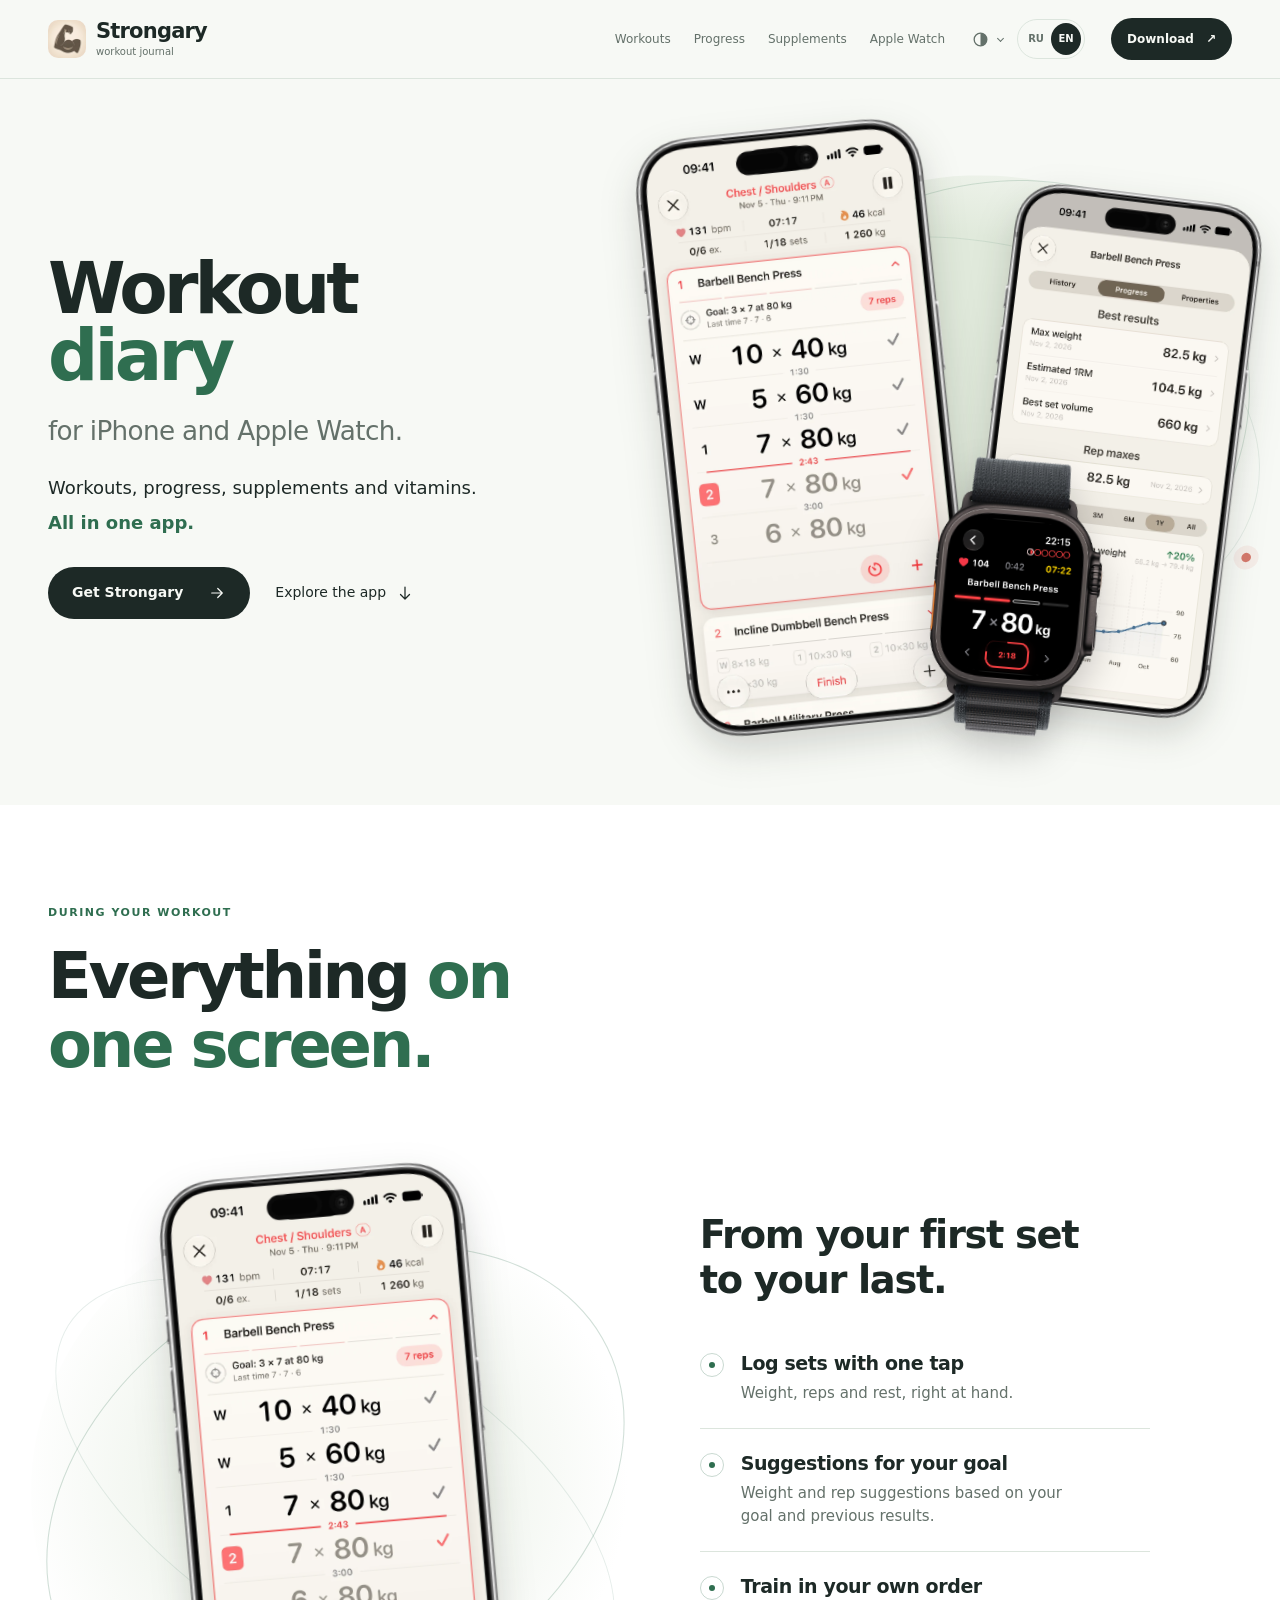
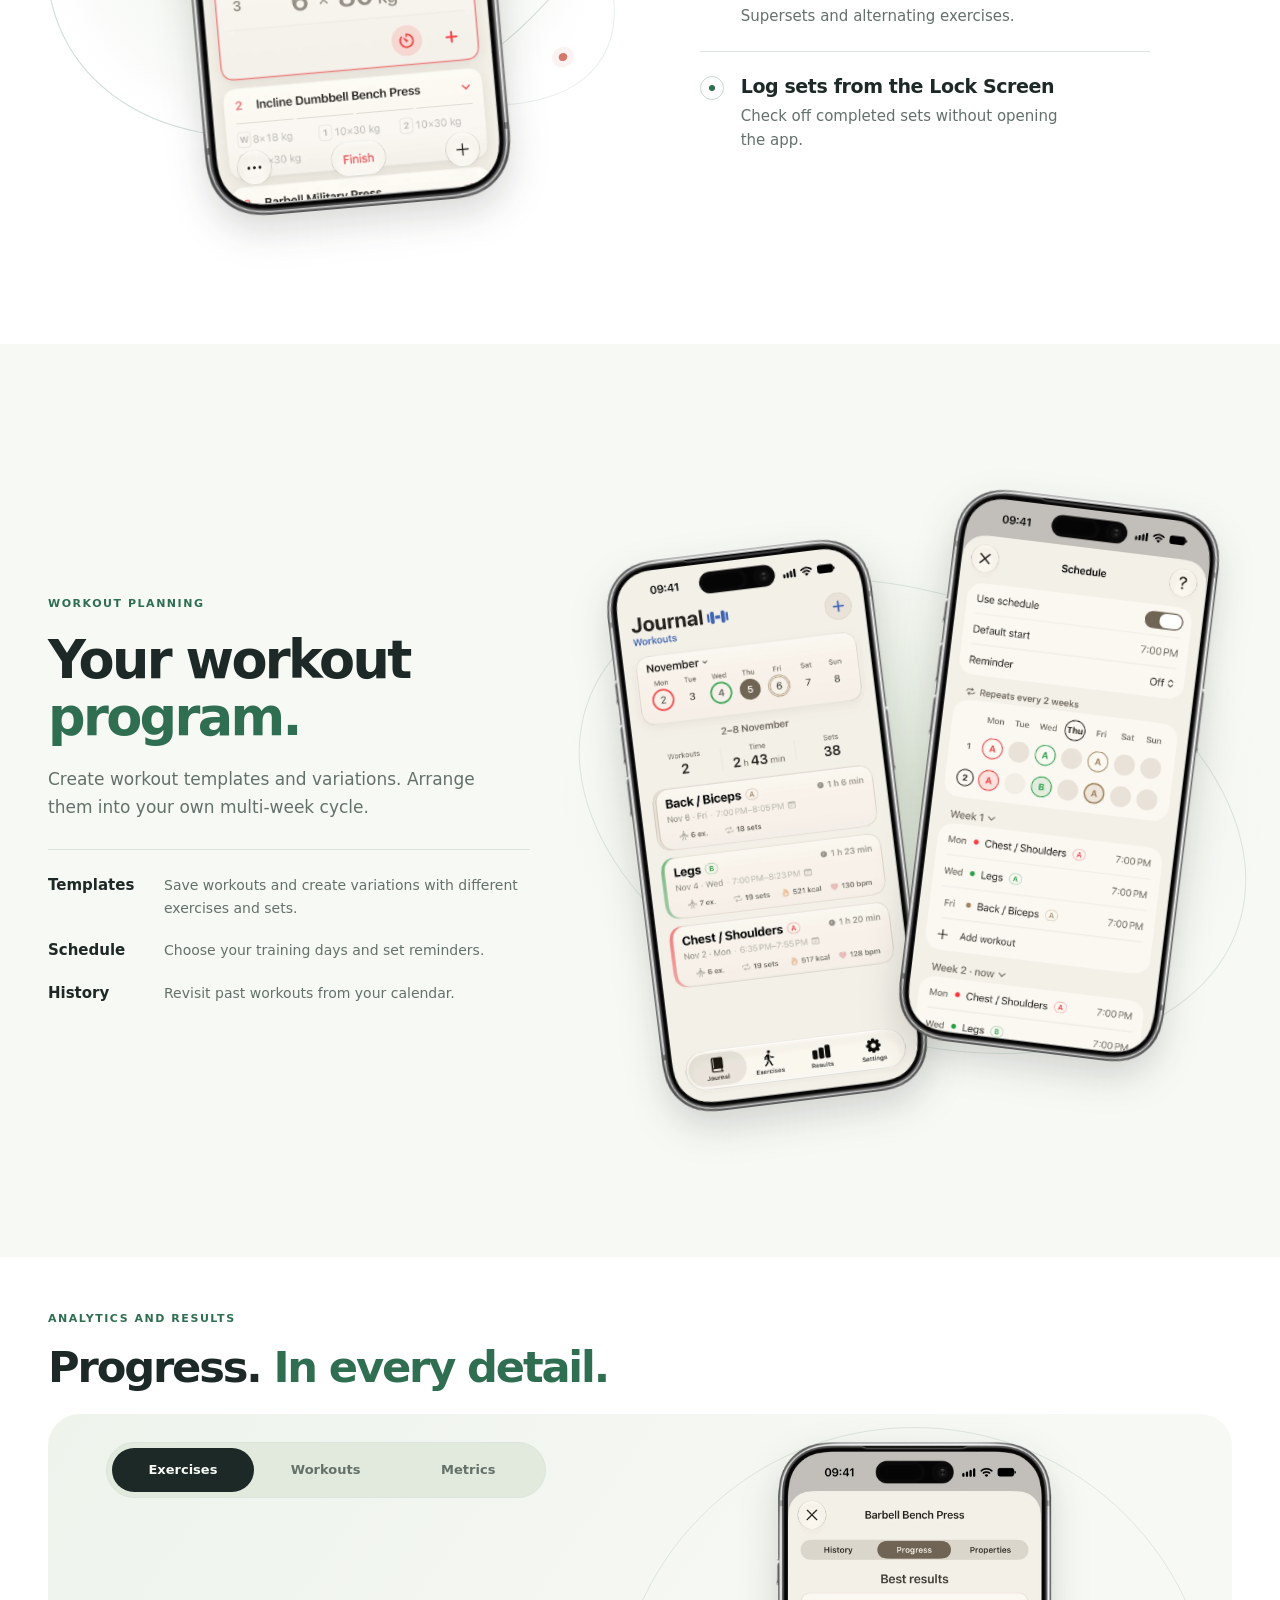
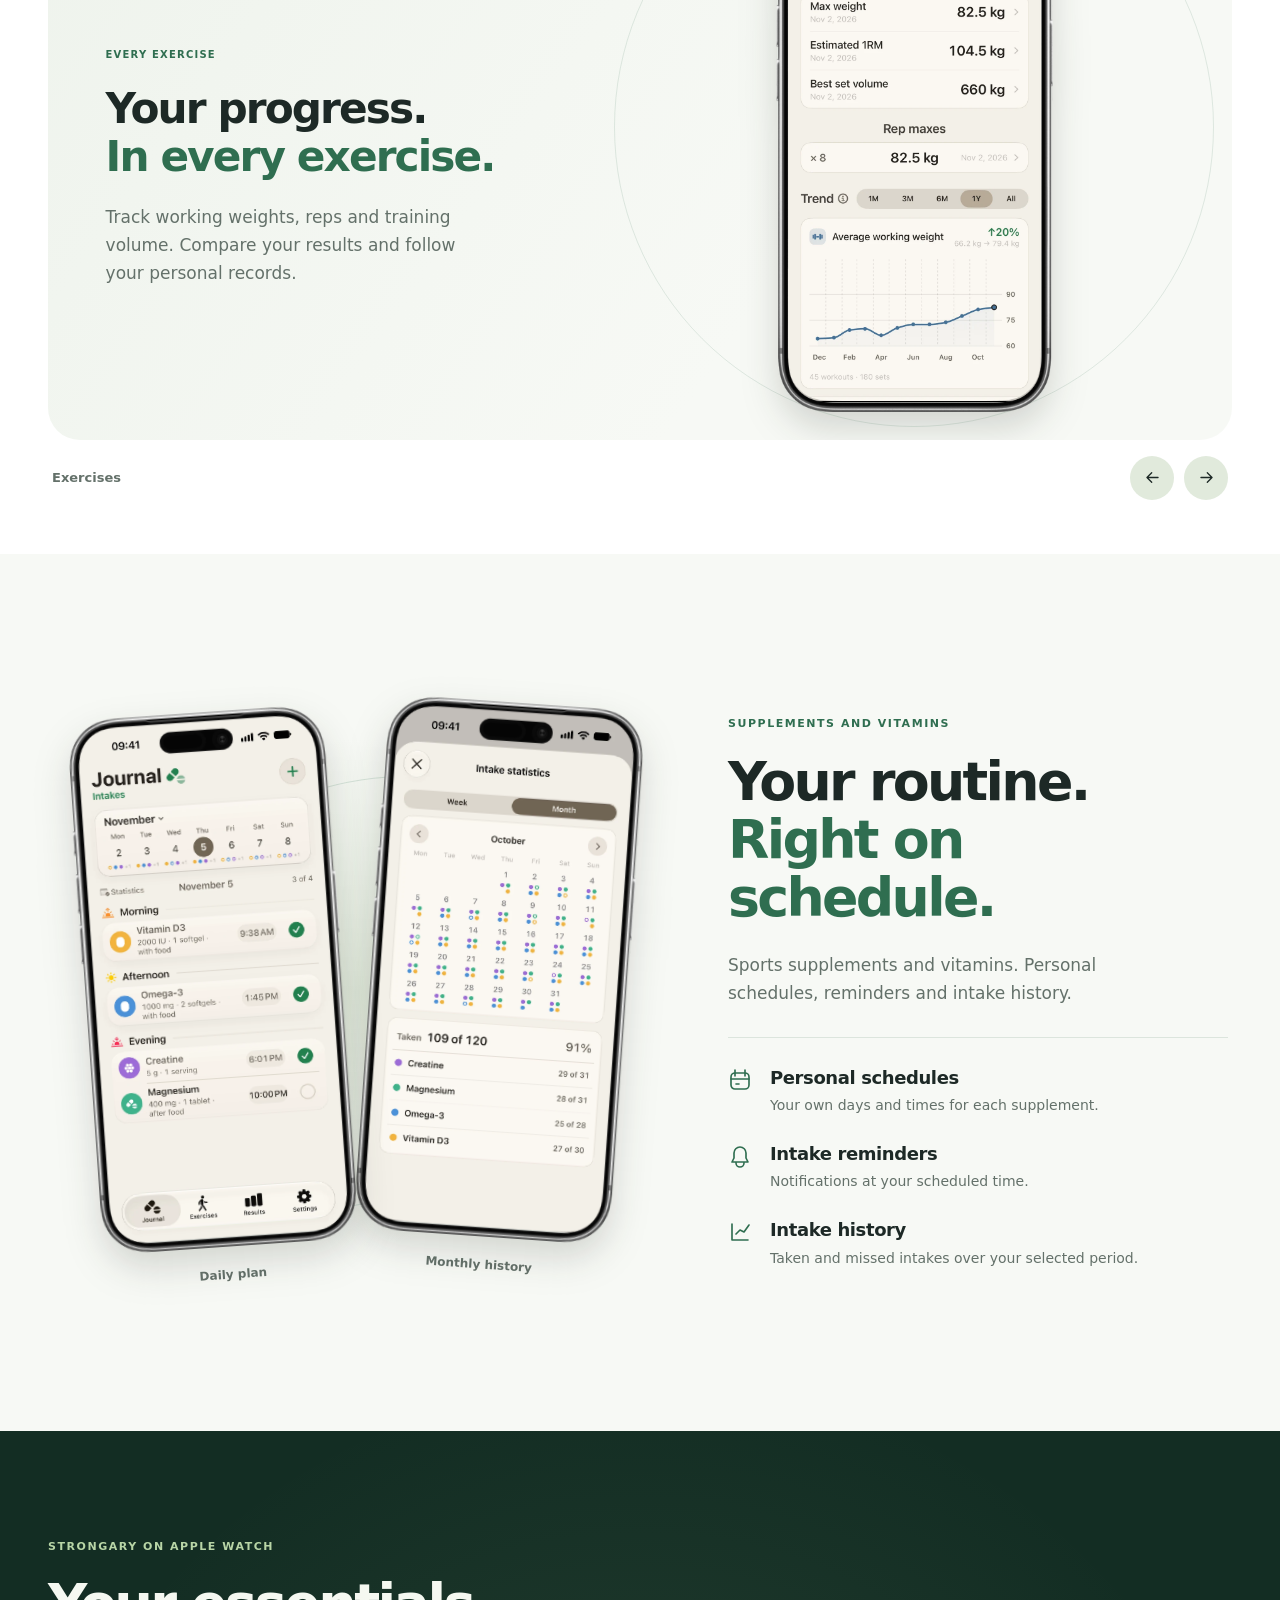
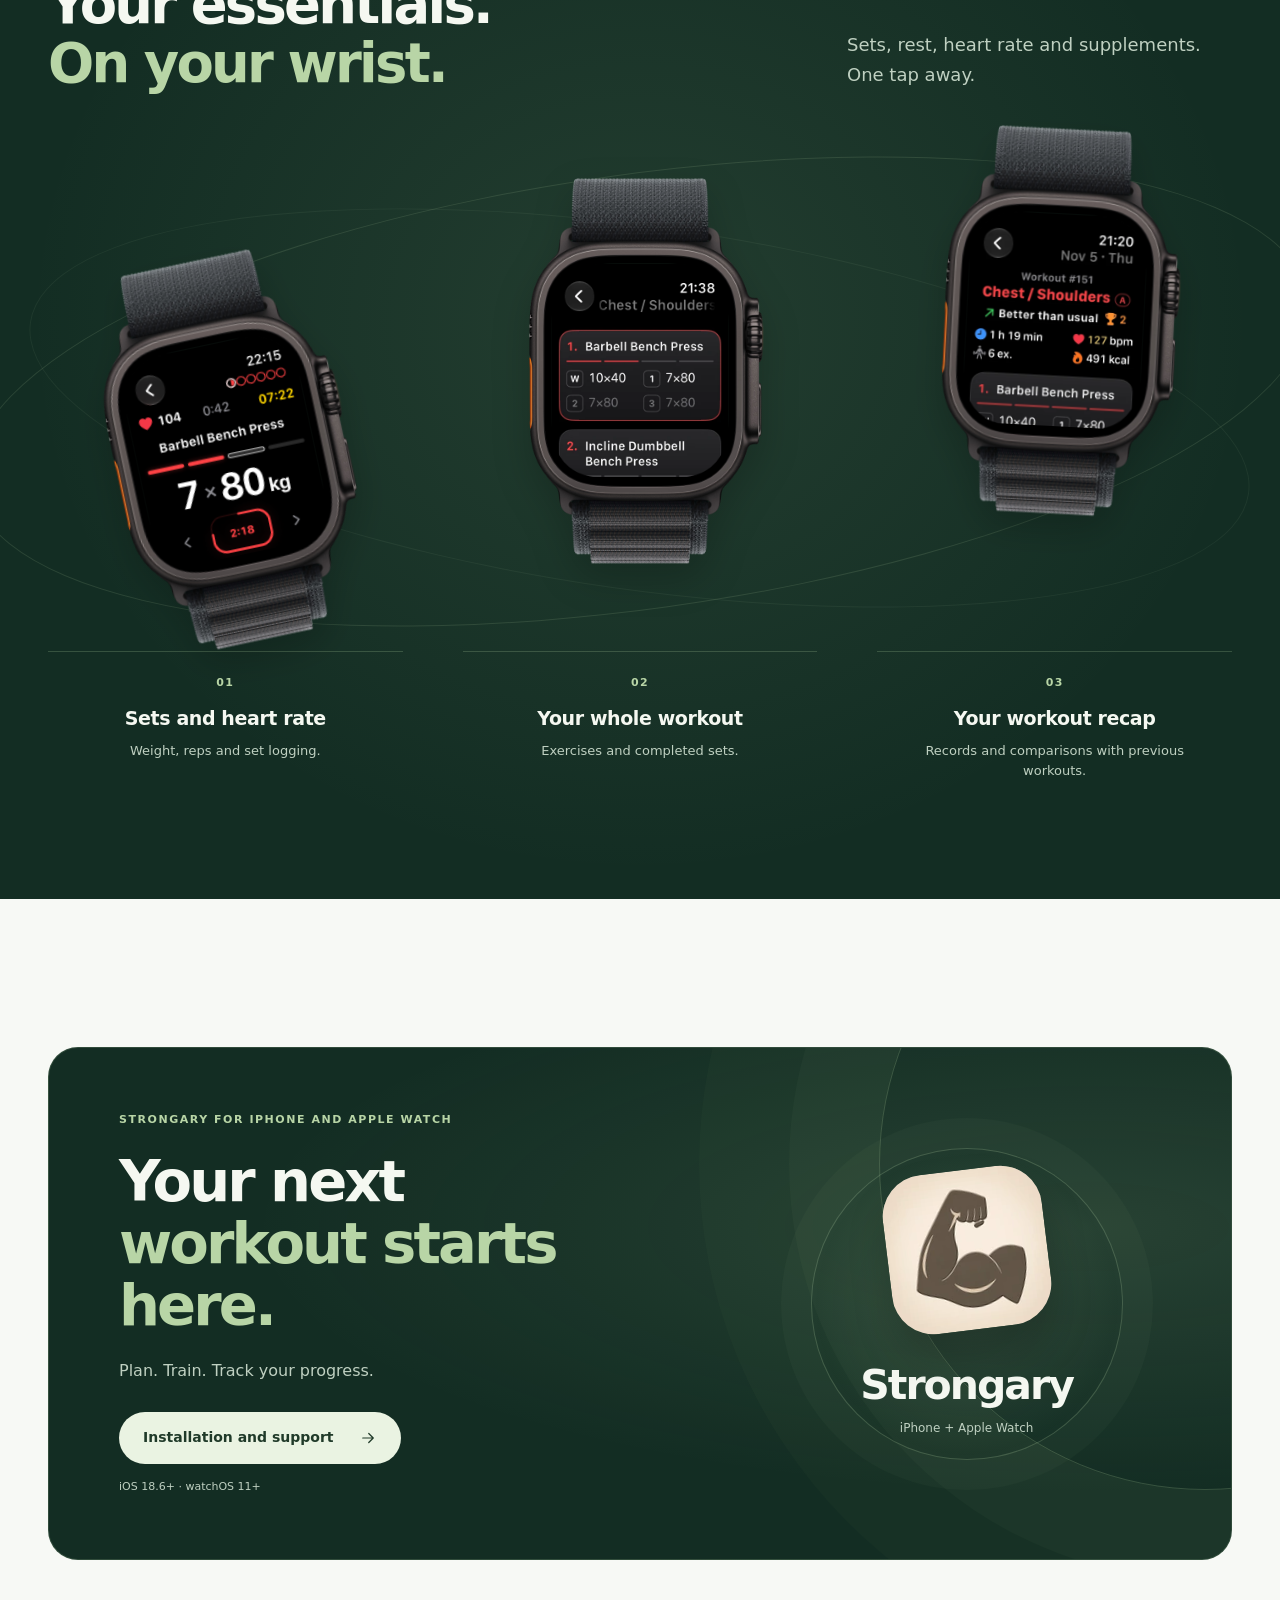
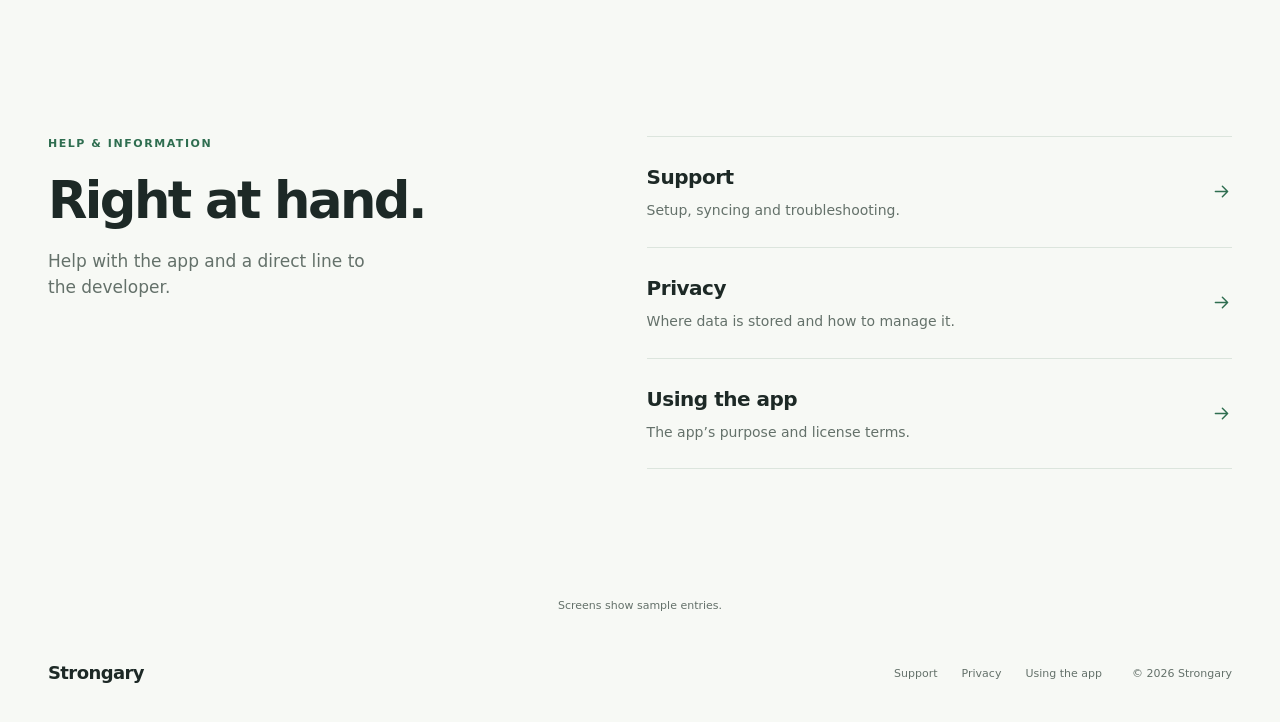
==== commit 356079ea: "Add localized monthly supplement history screenshots" ====
--- a/en/index.html
+++ b/en/index.html
@@ -22,11 +22,11 @@
 <link rel="icon" href="/favicon.ico" sizes="16x16 32x32 48x48">
 <link rel="icon" type="image/png" sizes="32x32" href="/favicon-32.png">
 <link rel="apple-touch-icon" href="/apple-touch-icon.png">
-<script src="/preferences.js?v=20261107-3"></script>
+<script src="/preferences.js?v=20261107-5"></script>
 <link rel="preload" as="image" href="/assets/devices/iphone-17-pro-max.webp">
-<link rel="stylesheet" href="/styles.css?v=20261107-3">
-<script src="/site-config.js?v=20261107-3" defer></script>
-<script src="/site.js?v=20261107-3" defer></script>
+<link rel="stylesheet" href="/styles.css?v=20261107-5">
+<script src="/site-config.js?v=20261107-5" defer></script>
+<script src="/site.js?v=20261107-5" defer></script>
 
 </head><body><svg class="svg-library" xmlns="http://www.w3.org/2000/svg" aria-hidden="true">
 <symbol id="arrow" viewBox="0 0 24 24"><path d="M5 12h14m-6-6 6 6-6 6"/></symbol>
@@ -124,7 +124,11 @@
 </section>
 <section class="intakes-section section-space" id="intakes" aria-labelledby="intakes-title">
   <div class="intakes-layout wrap">
-    <div class="intakes-stage" data-parallax data-reveal="device"><div class="intakes-backdrop" aria-hidden="true"></div><div class="intake-phone intake-phone-day"><a class="device-phone" href="/assets/screenshots/release/en/iphone/supplements.png" data-zoom aria-label="Enlarge: Supplements and vitamins: morning and evening intakes"><img src="/assets/screenshots/release/en/iphone/supplements.webp" alt="Supplements and vitamins: morning and evening intakes" width="804" height="1748" loading="lazy" decoding="async"></a></div></div>
+    <div class="intakes-stage intakes-pair" data-parallax data-reveal="device">
+      <div class="intakes-backdrop" aria-hidden="true"></div>
+      <figure class="intake-phone intake-phone-day"><a class="device-phone" href="/assets/screenshots/release/en/iphone/supplements.png" data-zoom aria-label="Enlarge: Supplements and vitamins: morning and evening intakes"><img src="/assets/screenshots/release/en/iphone/supplements.webp" alt="Supplements and vitamins: morning and evening intakes" width="804" height="1748" loading="lazy" decoding="async"></a><figcaption>Daily plan</figcaption></figure>
+      <figure class="intake-phone intake-phone-stats"><a class="device-phone" href="/assets/screenshots/release/en/iphone/supplement-month.png" data-zoom aria-label="Enlarge: Monthly intake history for supplements and vitamins"><img src="/assets/screenshots/release/en/iphone/supplement-month.webp" alt="Monthly intake history for supplements and vitamins" width="804" height="1748" loading="lazy" decoding="async"></a><figcaption>Monthly history</figcaption></figure>
+    </div>
     <div class="intakes-copy">
       <div class="intakes-heading" data-reveal><p class="eyebrow">SUPPLEMENTS AND VITAMINS</p><h2 id="intakes-title">Your routine.<br><span>Right on schedule.</span></h2><p class="section-intro">Sports supplements and vitamins. Personal schedules, reminders and intake history.</p></div>
       <div class="intakes-highlights"><article data-reveal><svg class="icon" aria-hidden="true"><use href="#calendar"/></svg><h3>Personal schedules</h3><p>Your own days and times for each supplement.</p></article><article data-reveal><svg class="icon" aria-hidden="true"><use href="#bell"/></svg><h3>Intake reminders</h3><p>Notifications at your scheduled time.</p></article><article data-reveal><svg class="icon" aria-hidden="true"><use href="#chart"/></svg><h3>Intake history</h3><p>Taken and missed intakes over your selected period.</p></article></div>
--- a/styles.css
+++ b/styles.css
@@ -179,7 +179,7 @@
 [data-direction="previous"].is-enhanced .progress-panel { animation-name: gallery-enter-previous; }
 @keyframes gallery-enter-previous { from { opacity: .35; transform: translateX(-18px); } to { opacity: 1; transform: translateX(0); } }
 .screens-note { color: var(--muted); font-size: 11px; text-align: center; padding-block: 20px 0; }
-/* One actual intake screen with three short, concrete highlights. */
+/* Actual intake screens with three short, concrete highlights. */
 .intakes-section { background: var(--white); overflow: clip; }
 .intakes-heading > .section-intro { max-width: 355px; }
 .intakes-showcase { background: transparent; padding: 24px 36px 12px; }
@@ -749,6 +749,38 @@
 .intakes-highlights h3 { font-size:18px; }
 .intakes-highlights p { max-width:none; margin-top:6px; font-size:14px; }
 .intakes-stage::after { left:6%; right:6%; top:19%; bottom:19%; }
+.intakes-stage.intakes-pair { display:flex; align-items:center; justify-content:center; gap:24px; height:auto; min-height:620px; padding:45px 8px; }
+.intakes-pair .intake-phone { position:relative; flex:0 1 260px; width:calc((100% - 24px) / 2); max-width:none; min-width:0; top:auto; left:auto; right:auto; translate:none; margin:0; animation:none; }
+.intakes-pair .intake-phone-day { transform:translateY(calc(25px - var(--drift,.5) * 40px)) rotate(-4deg); }
+.intakes-pair .intake-phone-stats { transform:translateY(calc(-25px + var(--drift,.5) * 40px)) rotate(4deg); }
+.intakes-pair figcaption { margin-top:20px; text-align:center; font-size:12px; font-weight:600; color:var(--muted); line-height:1.4; }
+@media (min-width:1001px) {
+ .intakes-layout { grid-template-columns:minmax(0,1.1fr) minmax(0,.9fr); gap:clamp(40px,5vw,72px); }
+}
+@media (max-width:1000px) {
+ .intakes-stage.intakes-pair { min-height:480px; gap:18px; }
+ .intakes-pair .intake-phone { width:calc((100% - 18px) / 2); }
+}
+@media (max-width:760px) {
+ .intakes-stage.intakes-pair { min-height:0; padding-block:30px; }
+}
+@media (max-width:520px) {
+ .intakes-stage.intakes-pair { gap:14px; padding-inline:6px; }
+ .intakes-pair .intake-phone { width:calc((100% - 14px) / 2); }
+ .intakes-pair figcaption { margin-top:14px; font-size:11px; }
+}
+@supports (animation-timeline:view()) and (view-timeline-name:--hero-motion) {
+ @media (prefers-reduced-motion:no-preference) {
+  .intakes-pair .intake-phone-day { animation:intake-pair-day linear both; animation-timeline:--intake-motion; }
+  .intakes-pair .intake-phone-stats { animation:intake-pair-month linear both; animation-timeline:--intake-motion; }
+ }
+}
+@keyframes intake-pair-day { from { transform:translateY(25px) rotate(-4deg); } to { transform:translateY(-15px) rotate(-4deg); } }
+@keyframes intake-pair-month { from { transform:translateY(-25px) rotate(4deg); } to { transform:translateY(15px) rotate(4deg); } }
+@media (prefers-reduced-motion:reduce) {
+ .intakes-pair .intake-phone-day { transform:rotate(-4deg); }
+ .intakes-pair .intake-phone-stats { transform:rotate(4deg); }
+}
 /* Desktop tabs share the card without moving with its animated slides. */
 @media (min-width:761px) {
  .progress-section { --progress-space:clamp(40px,6vh,80px); padding-block:var(--progress-space); scroll-margin-top:calc(-1 * var(--progress-space)); }
@@ -943,6 +975,10 @@
 .document-hero p:not(.eyebrow) { color:var(--muted); margin-bottom:18px; }
 .document-hero .upd { font-size:13px; }
 .document-hero a { color:var(--accent); text-decoration:underline; text-underline-offset:4px; }
+.privacy-page { padding-top:48px; }
+.privacy-page .document-hero { margin-bottom:32px; }
+.privacy-page .document-hero h1 { color:var(--accent); font-size:clamp(25px,4vw,48px); line-height:1.12; margin:0 0 10px; }
+.privacy-page .document-hero .upd { margin:0; }
 .privacy-overview { display:grid; grid-template-columns:repeat(3,minmax(0,1fr)); gap:36px; border-top:1px solid var(--line); padding-block:30px 40px; }
 .privacy-overview h2 { font-size:18px; letter-spacing:-.02em; margin:0 0 10px; }
 .privacy-overview p { color:var(--muted); font-size:14px; }
@@ -956,6 +992,7 @@
 }
 @media (max-width:760px) {
  .help-page, .legal-page { padding-block:45px 70px; }
+ .privacy-page { padding-top:32px; }
  .help-hero { grid-template-columns:1fr; gap:30px; padding-bottom:40px; }
  .help-hero h1 br { display:none; }
  .help-hero h1 { font-size:42px; }
